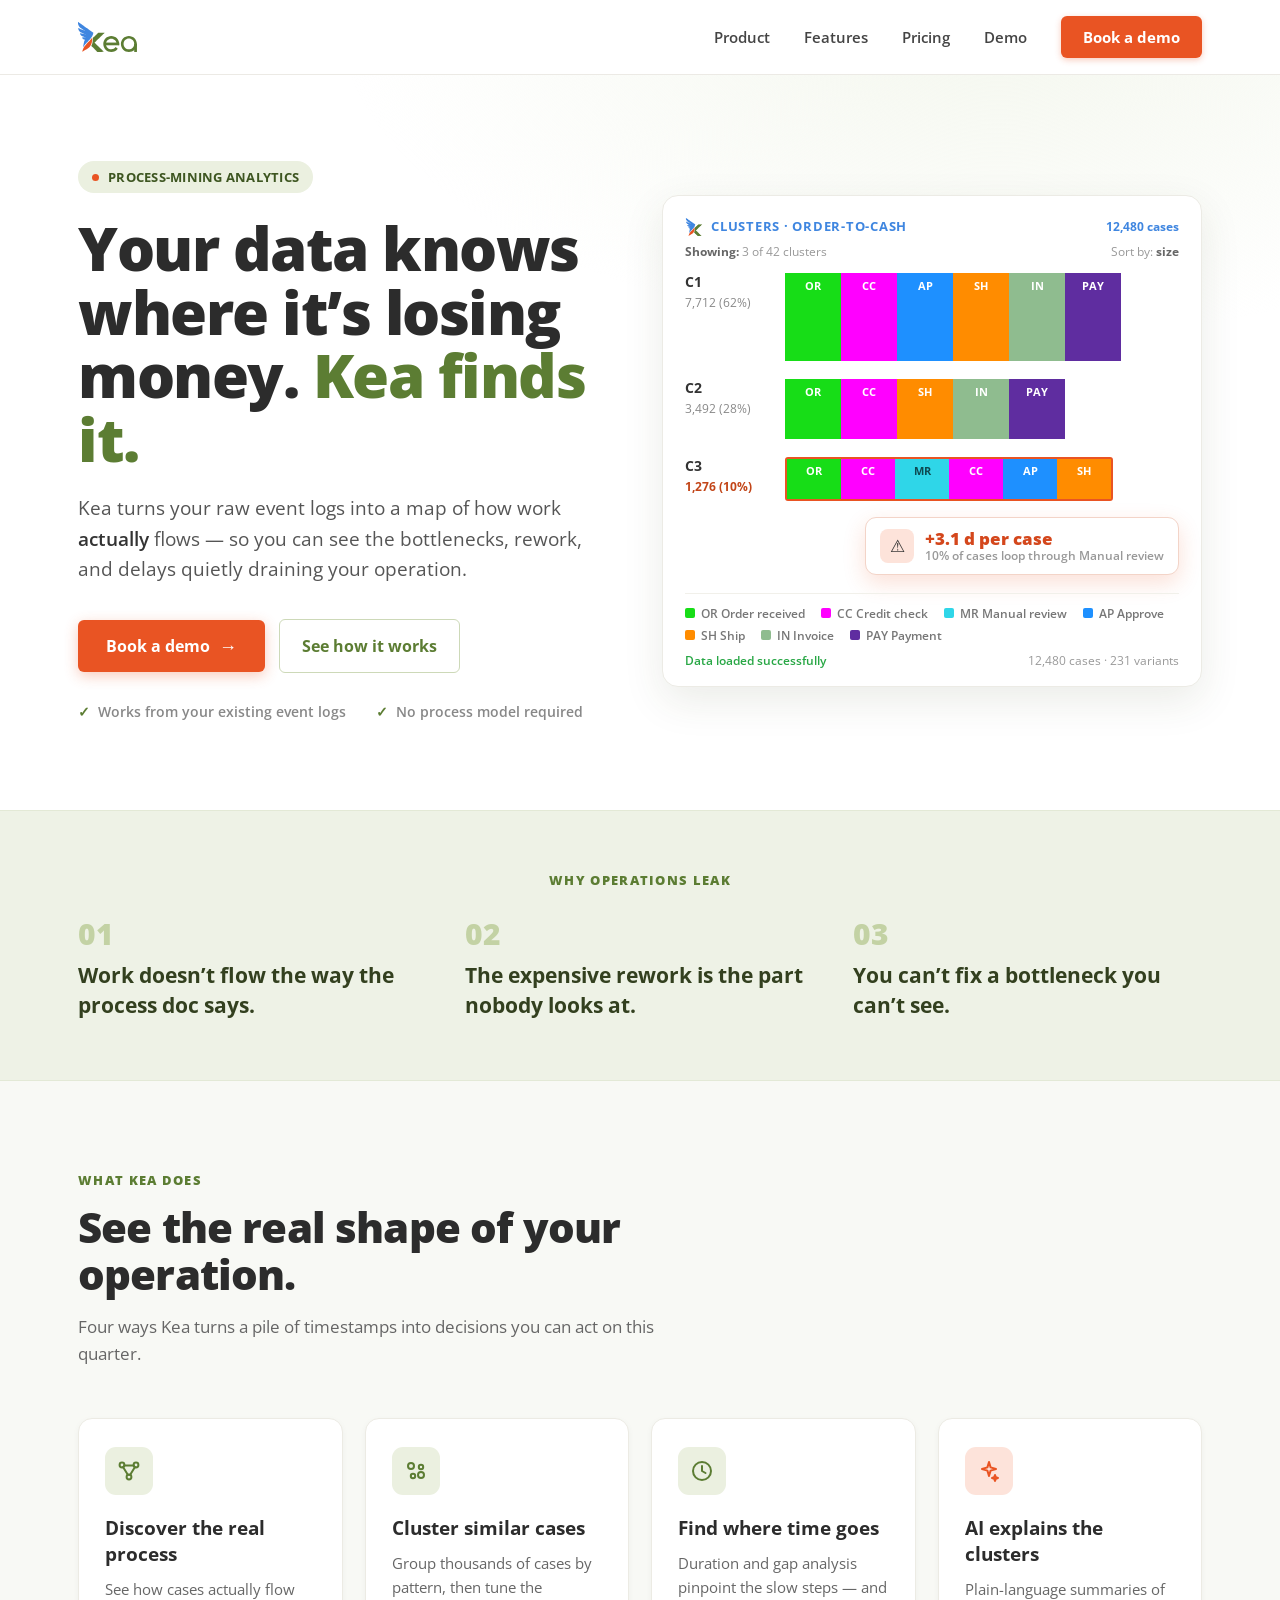
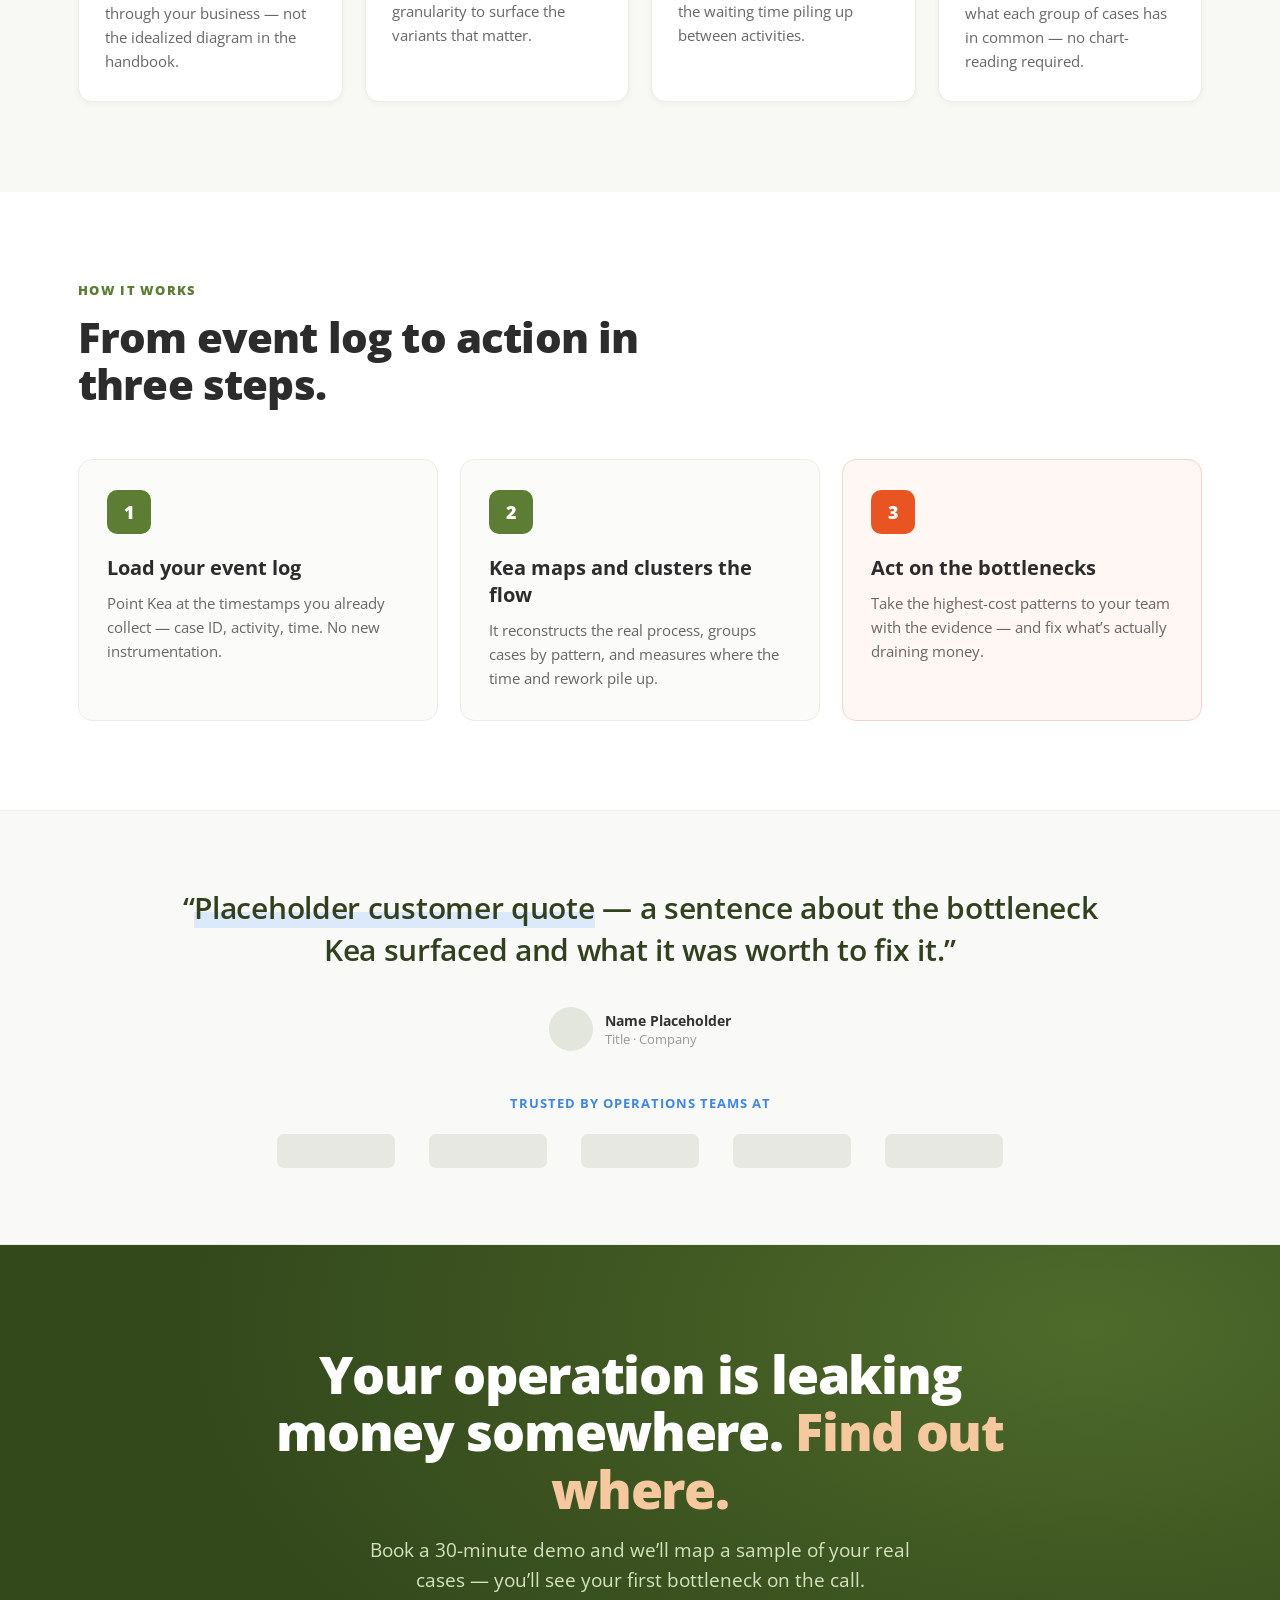
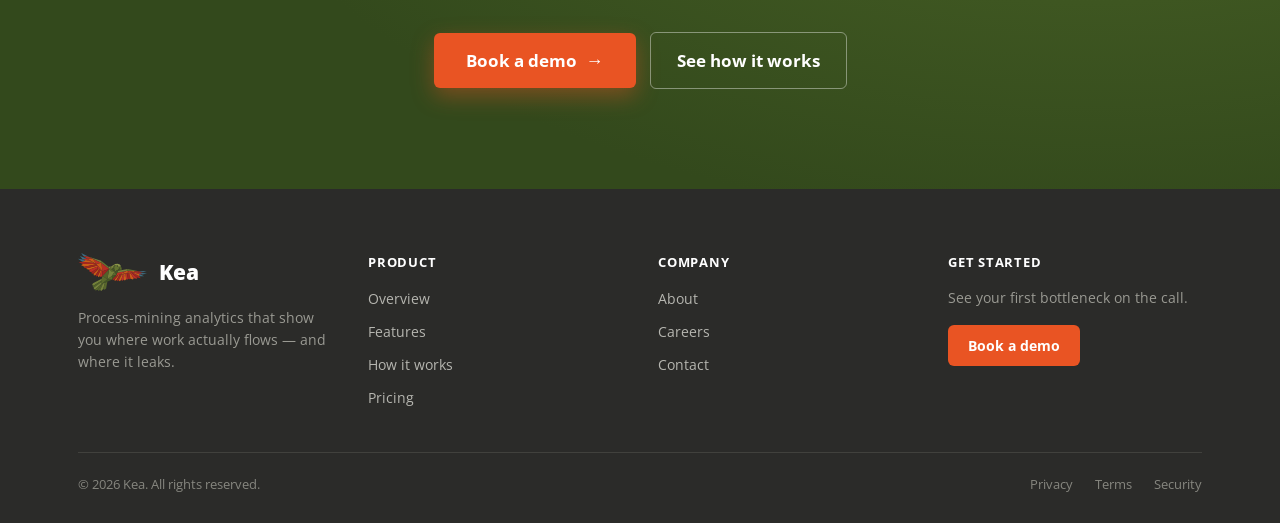
==== index.html @ f54f170f "Publish landing page (option 1) with custom domain" ====
<!DOCTYPE html>
<html lang="en">
<head>
<meta charset="utf-8">
<meta name="viewport" content="width=device-width, initial-scale=1">
<title>Kea — Process-mining analytics</title>
<meta name="description" content="Kea turns your raw event logs into a map of how work actually flows — so you can see the bottlenecks, rework, and delays quietly draining your operation.">
<link rel="preconnect" href="https://fonts.googleapis.com">
<link rel="preconnect" href="https://fonts.gstatic.com" crossorigin>
<link href="https://fonts.googleapis.com/css2?family=Open+Sans:ital,wght@0,400;0,500;0,600;0,700;0,800;1,400&display=swap" rel="stylesheet">
<link rel="icon" type="image/png" href="assets/kea_k_logo.png">
<style>
  /* ---- theme knobs (design props: accent=Balanced, corners=Rounded, motion=Lively) ---- */
  :root {
    --kea-cta-bg: #e95423;
    --kea-cta-bg-hover: #d4471c;
    --kea-cta-shadow: rgba(233,84,35,.3);
    --kea-pill-bg: #ebf0e0;
    --kea-pill-fg: #3e5621;
    --kea-radius: 6px;
    --kea-card-radius: 14px;
    --kea-play: running;
  }

  * { box-sizing: border-box; }
  html { scroll-behavior: smooth; }
  body { margin: 0; font-family: "Open Sans", sans-serif; color: #333; background: #ffffff; -webkit-font-smoothing: antialiased; }
  a { text-decoration: none; color: inherit; }
  img { max-width: 100%; }

  @keyframes keafloat { 0%,100% { transform: translateY(0); } 50% { transform: translateY(-7px); } }
  @keyframes keaband { from { transform: scaleX(0); } to { transform: scaleX(1); } }
  @keyframes keaflash { 0%,100% { box-shadow: 0 0 0 0 rgba(233,84,35,.4); } 50% { box-shadow: 0 0 0 9px rgba(233,84,35,0); } }

  /* ---- hover states ---- */
  .nav-link { transition: color .2s; }
  .nav-link:hover { color: #3f86e0; }

  .btn-cta { transition: background .2s, transform .2s; }
  .btn-cta:hover { background: var(--kea-cta-bg-hover); }
  .btn-cta-lift:hover { transform: translateY(-2px); }
  .btn-cta-nudge:hover { transform: translateY(-1px); }

  .btn-ghost { transition: background .2s, border-color .2s; }
  .btn-ghost:hover { background: #ebf0e0; border-color: #5c7d33; }

  .btn-ghost-light { transition: background .2s, border-color .2s; }
  .btn-ghost-light:hover { background: rgba(255,255,255,.1); border-color: #fff; }

  .feature-card { transition: transform .2s, box-shadow .2s; }
  .feature-card:hover { transform: translateY(-4px); box-shadow: 0 14px 30px rgba(58,70,30,.1); }

  .footer-link { transition: color .2s; }
  .footer-link:hover { color: #a4cd78; }
  .footer-legal-link { transition: color .2s; }
  .footer-legal-link:hover { color: #cfcfca; }

  /* ---- responsive nav (breakpoint 880px) ---- */
  .nav-desktop { display: flex; align-items: center; gap: 34px; }
  .nav-toggle { display: none; }
  .nav-mobile { display: none; border-top: 1px solid #eceae5; background: #fff; padding: 14px 28px 22px; flex-direction: column; gap: 4px; }
  #nav-check { display: none; }
  #nav-check:checked ~ .nav-mobile { display: flex; }

  @media (max-width: 879px) {
    .nav-desktop { display: none; }
    .nav-toggle {
      display: inline-flex; flex-direction: column; justify-content: center; align-items: center; gap: 5px;
      width: 44px; height: 44px; background: transparent; border: 1px solid #e3e1db; border-radius: 8px; cursor: pointer;
    }
    .nav-toggle span { display: block; width: 20px; height: 2px; background: #3e5621; border-radius: 2px; }
  }

  @media (prefers-reduced-motion: reduce) {
    :root { --kea-play: paused; }
    html { scroll-behavior: auto; }
    *, *::before, *::after { animation-duration: .001ms !important; animation-iteration-count: 1 !important; transition-duration: .001ms !important; }
  }
</style>
</head>
<body>

  <!-- ============ HEADER ============ -->
  <header style="position:sticky;top:0;z-index:50;background:rgba(255,255,255,.92);backdrop-filter:blur(8px);border-bottom:1px solid #eceae5;">
    <input type="checkbox" id="nav-check">
    <div style="max-width:1180px;margin:0 auto;padding:0 28px;height:74px;display:flex;align-items:center;justify-content:space-between;gap:20px;">
      <a href="#top" style="display:flex;align-items:center;flex-shrink:0;">
        <img src="assets/kea_word_logo.svg" alt="Kea" style="height:30px;width:auto;display:block;">
      </a>

      <nav class="nav-desktop">
        <a class="nav-link" href="#product" style="font-size:15px;font-weight:600;color:#444;">Product</a>
        <a class="nav-link" href="#features" style="font-size:15px;font-weight:600;color:#444;">Features</a>
        <a class="nav-link" href="#how" style="font-size:15px;font-weight:600;color:#444;">Pricing</a>
        <a class="nav-link" href="#demo" style="font-size:15px;font-weight:600;color:#444;">Demo</a>
        <a class="btn-cta btn-cta-nudge" href="#demo" style="display:inline-flex;align-items:center;background:var(--kea-cta-bg);color:#fff;font-size:15px;font-weight:700;padding:11px 22px;border-radius:var(--kea-radius);box-shadow:0 2px 6px var(--kea-cta-shadow);">Book a demo</a>
      </nav>

      <label class="nav-toggle" for="nav-check" aria-label="Menu">
        <span></span><span></span><span></span>
      </label>
    </div>

    <div class="nav-mobile">
      <a href="#product" style="font-size:16px;font-weight:600;color:#333;padding:12px 4px;border-bottom:1px solid #f3f1ec;">Product</a>
      <a href="#features" style="font-size:16px;font-weight:600;color:#333;padding:12px 4px;border-bottom:1px solid #f3f1ec;">Features</a>
      <a href="#how" style="font-size:16px;font-weight:600;color:#333;padding:12px 4px;border-bottom:1px solid #f3f1ec;">Pricing</a>
      <a href="#demo" style="font-size:16px;font-weight:600;color:#333;padding:12px 4px;">Demo</a>
      <a href="#demo" style="margin-top:10px;text-align:center;background:var(--kea-cta-bg);color:#fff;font-size:16px;font-weight:700;padding:14px 22px;border-radius:var(--kea-radius);">Book a demo</a>
    </div>
  </header>

  <!-- ============ HERO ============ -->
  <section id="top" style="scroll-margin-top:80px;background:radial-gradient(1100px 540px at 78% -8%, #f4f7ee 0%, rgba(244,247,238,0) 60%), #ffffff;">
    <div id="product" style="scroll-margin-top:80px;max-width:1180px;margin:0 auto;padding:clamp(48px,7vw,86px) 28px clamp(54px,7vw,90px);display:flex;flex-wrap:wrap;align-items:center;gap:clamp(36px,5vw,64px);">

      <div style="flex:1 1 420px;min-width:300px;">
        <div style="display:inline-flex;align-items:center;gap:9px;background:var(--kea-pill-bg);color:var(--kea-pill-fg);font-size:13px;font-weight:700;letter-spacing:.02em;padding:7px 14px;border-radius:999px;margin-bottom:24px;">
          <span style="width:7px;height:7px;border-radius:50%;background:#e95423;display:inline-block;"></span>
          PROCESS-MINING ANALYTICS
        </div>
        <h1 style="margin:0 0 22px;font-size:clamp(34px,5.2vw,60px);line-height:1.06;letter-spacing:-0.025em;font-weight:800;color:#2c2c2c;">
          Your data knows where it’s losing money. <span style="color:#5c7d33;">Kea finds it.</span>
        </h1>
        <p style="margin:0 0 34px;font-size:clamp(16px,1.5vw,19px);line-height:1.6;color:#555;max-width:520px;">
          Kea turns your raw event logs into a map of how work <em style="font-style:normal;color:#333;font-weight:600;">actually</em> flows — so you can see the bottlenecks, rework, and delays quietly draining your operation.
        </p>
        <div style="display:flex;flex-wrap:wrap;gap:14px;align-items:center;">
          <a class="btn-cta btn-cta-lift" href="#demo" style="display:inline-flex;align-items:center;gap:9px;background:var(--kea-cta-bg);color:#fff;font-size:16px;font-weight:700;padding:15px 28px;border-radius:var(--kea-radius);box-shadow:0 4px 14px var(--kea-cta-shadow);">
            Book a demo
            <span style="font-size:18px;line-height:1;">→</span>
          </a>
          <a class="btn-ghost" href="#features" style="display:inline-flex;align-items:center;gap:8px;color:#5c7d33;font-size:16px;font-weight:700;padding:15px 22px;border-radius:var(--kea-radius);border:1.5px solid #cdd9b8;">
            See how it works
          </a>
        </div>
        <div style="margin-top:30px;display:flex;flex-wrap:wrap;gap:22px 30px;font-size:13.5px;color:#888;font-weight:600;">
          <span style="display:flex;align-items:center;gap:8px;"><span style="color:#5c7d33;">✓</span> Works from your existing event logs</span>
          <span style="display:flex;align-items:center;gap:8px;"><span style="color:#5c7d33;">✓</span> No process model required</span>
        </div>
      </div>

      <!-- Hero process-flow visual -->
      <div style="flex:1 1 440px;min-width:320px;position:relative;">
        <div style="position:relative;background:#fff;border:1px solid #ecebe5;border-radius:16px;box-shadow:0 14px 40px rgba(58,70,30,.10);padding:22px 22px 18px;">
          <div style="display:flex;align-items:center;justify-content:space-between;margin-bottom:8px;">
            <span style="display:flex;align-items:center;gap:8px;font-size:12.5px;font-weight:700;color:#3f86e0;letter-spacing:.06em;"><img src="assets/kea_k_logo.png" alt="Kea" style="height:18px;width:auto;display:block;">CLUSTERS · ORDER-TO-CASH</span>
            <span style="font-size:12px;font-weight:700;color:#3f86e0;">12,480 cases</span>
          </div>
          <div style="display:flex;align-items:center;justify-content:space-between;margin:2px 0 14px;font-size:11.5px;color:#999;">
            <span><strong style="color:#666;">Showing:</strong> 3 of 42 clusters</span>
            <span>Sort by: <strong style="color:#666;">size</strong></span>
          </div>

          <!-- cluster bands (recreated from the real Clusters panel) -->
          <div role="img" aria-label="Cluster view: three groups of cases drawn as colored activity bands; the smallest cluster is selected, showing a rework loop through Manual review" style="display:flex;flex-direction:column;gap:18px;">
            <div style="display:flex;align-items:flex-start;gap:14px;">
              <span style="flex:0 0 86px;line-height:1.3;"><strong style="display:block;font-size:14px;color:#333;">C1</strong><span style="font-size:11.5px;color:#888;">7,712 (62%)</span></span>
              <span style="display:flex;">
                <span style="width:56px;height:88px;background:#17dd17;transform-origin:left;animation:keaband .5s ease-out both;text-align:center;padding-top:5px;font-size:11px;font-weight:700;color:#fff;">OR</span>
                <span style="width:56px;height:88px;background:#ff00ff;transform-origin:left;animation:keaband .5s .07s ease-out both;text-align:center;padding-top:5px;font-size:11px;font-weight:700;color:#fff;">CC</span>
                <span style="width:56px;height:88px;background:#1e90ff;transform-origin:left;animation:keaband .5s .14s ease-out both;text-align:center;padding-top:5px;font-size:11px;font-weight:700;color:#fff;">AP</span>
                <span style="width:56px;height:88px;background:#ff8c00;transform-origin:left;animation:keaband .5s .21s ease-out both;text-align:center;padding-top:5px;font-size:11px;font-weight:700;color:#fff;">SH</span>
                <span style="width:56px;height:88px;background:#8fbc8f;transform-origin:left;animation:keaband .5s .28s ease-out both;text-align:center;padding-top:5px;font-size:11px;font-weight:700;color:#fff;">IN</span>
                <span style="width:56px;height:88px;background:#5f2da0;transform-origin:left;animation:keaband .5s .35s ease-out both;text-align:center;padding-top:5px;font-size:11px;font-weight:700;color:#fff;">PAY</span>
              </span>
            </div>
            <div style="display:flex;align-items:flex-start;gap:14px;">
              <span style="flex:0 0 86px;line-height:1.3;"><strong style="display:block;font-size:14px;color:#333;">C2</strong><span style="font-size:11.5px;color:#888;">3,492 (28%)</span></span>
              <span style="display:flex;">
                <span style="width:56px;height:60px;background:#17dd17;transform-origin:left;animation:keaband .5s .1s ease-out both;text-align:center;padding-top:5px;font-size:11px;font-weight:700;color:#fff;">OR</span>
                <span style="width:56px;height:60px;background:#ff00ff;transform-origin:left;animation:keaband .5s .17s ease-out both;text-align:center;padding-top:5px;font-size:11px;font-weight:700;color:#fff;">CC</span>
                <span style="width:56px;height:60px;background:#ff8c00;transform-origin:left;animation:keaband .5s .24s ease-out both;text-align:center;padding-top:5px;font-size:11px;font-weight:700;color:#fff;">SH</span>
                <span style="width:56px;height:60px;background:#8fbc8f;transform-origin:left;animation:keaband .5s .31s ease-out both;text-align:center;padding-top:5px;font-size:11px;font-weight:700;color:#fff;">IN</span>
                <span style="width:56px;height:60px;background:#5f2da0;transform-origin:left;animation:keaband .5s .38s ease-out both;text-align:center;padding-top:5px;font-size:11px;font-weight:700;color:#fff;">PAY</span>
              </span>
            </div>
            <div style="display:flex;align-items:flex-start;gap:14px;">
              <span style="flex:0 0 86px;line-height:1.3;"><strong style="display:block;font-size:14px;color:#333;">C3</strong><span style="font-size:11.5px;color:#c24518;font-weight:700;">1,276 (10%)</span></span>
              <span style="display:flex;border:2px solid #e95423;border-radius:3px;animation:keaflash 2.2s ease-in-out infinite;animation-play-state:var(--kea-play);">
                <span style="width:54px;height:40px;background:#17dd17;transform-origin:left;animation:keaband .5s .15s ease-out both;text-align:center;padding-top:4px;font-size:11px;font-weight:700;color:#fff;">OR</span>
                <span style="width:54px;height:40px;background:#ff00ff;transform-origin:left;animation:keaband .5s .22s ease-out both;text-align:center;padding-top:4px;font-size:11px;font-weight:700;color:#fff;">CC</span>
                <span style="width:54px;height:40px;background:#2fd6e8;transform-origin:left;animation:keaband .5s .29s ease-out both;text-align:center;padding-top:4px;font-size:11px;font-weight:700;color:#0e4a52;">MR</span>
                <span style="width:54px;height:40px;background:#ff00ff;transform-origin:left;animation:keaband .5s .36s ease-out both;text-align:center;padding-top:4px;font-size:11px;font-weight:700;color:#fff;">CC</span>
                <span style="width:54px;height:40px;background:#1e90ff;transform-origin:left;animation:keaband .5s .43s ease-out both;text-align:center;padding-top:4px;font-size:11px;font-weight:700;color:#fff;">AP</span>
                <span style="width:54px;height:40px;background:#ff8c00;transform-origin:left;animation:keaband .5s .5s ease-out both;text-align:center;padding-top:4px;font-size:11px;font-weight:700;color:#fff;">SH</span>
              </span>
            </div>
          </div>

          <!-- floating metric badge -->
          <div style="margin:16px 0 0 auto;width:fit-content;background:#fff;border:1px solid #f3d4c8;border-radius:11px;box-shadow:0 8px 22px rgba(233,84,35,.18);padding:11px 14px;display:flex;align-items:center;gap:11px;animation:keafloat 4s ease-in-out infinite;animation-play-state:var(--kea-play);">
            <span style="width:34px;height:34px;border-radius:8px;background:#fde3da;display:flex;align-items:center;justify-content:center;font-size:17px;">⚠</span>
            <div style="line-height:1.2;">
              <div style="font-size:17px;font-weight:800;color:#d4471c;">+3.1 d per case</div>
              <div style="font-size:11.5px;font-weight:600;color:#999;">10% of cases loop through Manual review</div>
            </div>
          </div>

          <!-- activity legend -->
          <div style="margin-top:18px;display:flex;flex-wrap:wrap;gap:7px 16px;border-top:1px solid #f1f0ea;padding-top:12px;font-size:11.5px;font-weight:600;color:#777;">
            <span style="display:flex;align-items:center;gap:6px;"><span style="width:10px;height:10px;border-radius:2px;background:#17dd17;"></span>OR Order received</span>
            <span style="display:flex;align-items:center;gap:6px;"><span style="width:10px;height:10px;border-radius:2px;background:#ff00ff;"></span>CC Credit check</span>
            <span style="display:flex;align-items:center;gap:6px;"><span style="width:10px;height:10px;border-radius:2px;background:#2fd6e8;"></span>MR Manual review</span>
            <span style="display:flex;align-items:center;gap:6px;"><span style="width:10px;height:10px;border-radius:2px;background:#1e90ff;"></span>AP Approve</span>
            <span style="display:flex;align-items:center;gap:6px;"><span style="width:10px;height:10px;border-radius:2px;background:#ff8c00;"></span>SH Ship</span>
            <span style="display:flex;align-items:center;gap:6px;"><span style="width:10px;height:10px;border-radius:2px;background:#8fbc8f;"></span>IN Invoice</span>
            <span style="display:flex;align-items:center;gap:6px;"><span style="width:10px;height:10px;border-radius:2px;background:#5f2da0;"></span>PAY Payment</span>
          </div>
          <div style="margin-top:10px;display:flex;align-items:center;justify-content:space-between;font-size:11.5px;">
            <span style="color:#28a745;font-weight:600;">Data loaded successfully</span>
            <span style="color:#999;">12,480 cases · 231 variants</span>
          </div>
        </div>
      </div>

    </div>
  </section>

  <!-- ============ PROBLEM STRIP ============ -->
  <section style="background:#eef2e6;border-top:1px solid #e3e9d6;border-bottom:1px solid #e3e9d6;">
    <div style="max-width:1180px;margin:0 auto;padding:clamp(40px,5vw,60px) 28px;">
      <p style="margin:0 0 30px;font-size:13px;font-weight:800;letter-spacing:.1em;color:#5c7d33;text-align:center;">WHY OPERATIONS LEAK</p>
      <div style="display:grid;grid-template-columns:repeat(auto-fit,minmax(248px,1fr));gap:clamp(24px,3vw,44px);">
        <div style="display:flex;flex-direction:column;gap:12px;">
          <span style="font-size:30px;font-weight:800;color:#c3d2a4;line-height:1;">01</span>
          <p style="margin:0;font-size:clamp(18px,1.8vw,21px);font-weight:700;line-height:1.4;color:#33401f;">Work doesn’t flow the way the process doc says.</p>
        </div>
        <div style="display:flex;flex-direction:column;gap:12px;">
          <span style="font-size:30px;font-weight:800;color:#c3d2a4;line-height:1;">02</span>
          <p style="margin:0;font-size:clamp(18px,1.8vw,21px);font-weight:700;line-height:1.4;color:#33401f;">The expensive rework is the part nobody looks at.</p>
        </div>
        <div style="display:flex;flex-direction:column;gap:12px;">
          <span style="font-size:30px;font-weight:800;color:#c3d2a4;line-height:1;">03</span>
          <p style="margin:0;font-size:clamp(18px,1.8vw,21px);font-weight:700;line-height:1.4;color:#33401f;">You can’t fix a bottleneck you can’t see.</p>
        </div>
      </div>
    </div>
  </section>

  <!-- ============ FEATURES ============ -->
  <section id="features" style="scroll-margin-top:80px;background:#f8f9f5;">
    <div style="max-width:1180px;margin:0 auto;padding:clamp(56px,7vw,90px) 28px;">
      <div style="max-width:620px;margin-bottom:clamp(34px,4vw,52px);">
        <p style="margin:0 0 14px;font-size:13px;font-weight:800;letter-spacing:.1em;color:#5c7d33;">WHAT KEA DOES</p>
        <h2 style="margin:0 0 16px;font-size:clamp(28px,3.6vw,42px);line-height:1.12;letter-spacing:-0.02em;font-weight:800;color:#2c2c2c;">See the real shape of your operation.</h2>
        <p style="margin:0;font-size:17px;line-height:1.6;color:#666;">Four ways Kea turns a pile of timestamps into decisions you can act on this quarter.</p>
      </div>

      <div style="display:grid;grid-template-columns:repeat(auto-fit,minmax(244px,1fr));gap:22px;">
        <!-- card 1 -->
        <div class="feature-card" style="background:#fff;border:1px solid #ecebe4;border-radius:var(--kea-card-radius);padding:28px 26px;box-shadow:0 2px 6px rgba(0,0,0,.04);">
          <div style="width:48px;height:48px;border-radius:11px;background:#ebf0e0;display:flex;align-items:center;justify-content:center;margin-bottom:20px;">
            <svg width="24" height="24" viewBox="0 0 24 24" fill="none" stroke="#5c7d33" stroke-width="2" stroke-linecap="round" stroke-linejoin="round"><circle cx="5" cy="6" r="2.4"></circle><circle cx="19" cy="6" r="2.4"></circle><circle cx="12" cy="18" r="2.4"></circle><path d="M7.2 6.6 L16.8 6.6 M6 8 L11 16 M18 8 L13 16"></path></svg>
          </div>
          <h3 style="margin:0 0 10px;font-size:19px;font-weight:700;color:#2c2c2c;">Discover the real process</h3>
          <p style="margin:0;font-size:15px;line-height:1.6;color:#666;">See how cases actually flow through your business — not the idealized diagram in the handbook.</p>
        </div>
        <!-- card 2 -->
        <div class="feature-card" style="background:#fff;border:1px solid #ecebe4;border-radius:var(--kea-card-radius);padding:28px 26px;box-shadow:0 2px 6px rgba(0,0,0,.04);">
          <div style="width:48px;height:48px;border-radius:11px;background:#ebf0e0;display:flex;align-items:center;justify-content:center;margin-bottom:20px;">
            <svg width="24" height="24" viewBox="0 0 24 24" fill="none" stroke="#5c7d33" stroke-width="2" stroke-linecap="round" stroke-linejoin="round"><circle cx="7" cy="7" r="3"></circle><circle cx="17" cy="8" r="2.2"></circle><circle cx="9" cy="17" r="2.2"></circle><circle cx="17" cy="16" r="3"></circle></svg>
          </div>
          <h3 style="margin:0 0 10px;font-size:19px;font-weight:700;color:#2c2c2c;">Cluster similar cases</h3>
          <p style="margin:0;font-size:15px;line-height:1.6;color:#666;">Group thousands of cases by pattern, then tune the granularity to surface the variants that matter.</p>
        </div>
        <!-- card 3 -->
        <div class="feature-card" style="background:#fff;border:1px solid #ecebe4;border-radius:var(--kea-card-radius);padding:28px 26px;box-shadow:0 2px 6px rgba(0,0,0,.04);">
          <div style="width:48px;height:48px;border-radius:11px;background:#ebf0e0;display:flex;align-items:center;justify-content:center;margin-bottom:20px;">
            <svg width="24" height="24" viewBox="0 0 24 24" fill="none" stroke="#5c7d33" stroke-width="2" stroke-linecap="round" stroke-linejoin="round"><circle cx="12" cy="12" r="9"></circle><path d="M12 7 L12 12 L15.5 14"></path></svg>
          </div>
          <h3 style="margin:0 0 10px;font-size:19px;font-weight:700;color:#2c2c2c;">Find where time goes</h3>
          <p style="margin:0;font-size:15px;line-height:1.6;color:#666;">Duration and gap analysis pinpoint the slow steps — and the waiting time piling up between activities.</p>
        </div>
        <!-- card 4 -->
        <div class="feature-card" style="background:#fff;border:1px solid #ecebe4;border-radius:var(--kea-card-radius);padding:28px 26px;box-shadow:0 2px 6px rgba(0,0,0,.04);">
          <div style="width:48px;height:48px;border-radius:11px;background:#fde3da;display:flex;align-items:center;justify-content:center;margin-bottom:20px;">
            <svg width="24" height="24" viewBox="0 0 24 24" fill="none" stroke="#e95423" stroke-width="2" stroke-linecap="round" stroke-linejoin="round"><path d="M12 3 L13.6 8.4 L19 10 L13.6 11.6 L12 17 L10.4 11.6 L5 10 L10.4 8.4 Z"></path><path d="M18 16 L18.8 18.2 L21 19 L18.8 19.8 L18 22 L17.2 19.8 L15 19 L17.2 18.2 Z"></path></svg>
          </div>
          <h3 style="margin:0 0 10px;font-size:19px;font-weight:700;color:#2c2c2c;">AI explains the clusters</h3>
          <p style="margin:0;font-size:15px;line-height:1.6;color:#666;">Plain-language summaries of what each group of cases has in common — no chart-reading required.</p>
        </div>
      </div>
    </div>
  </section>

  <!-- ============ HOW IT WORKS ============ -->
  <section id="how" style="scroll-margin-top:80px;background:#fff;">
    <div style="max-width:1180px;margin:0 auto;padding:clamp(56px,7vw,90px) 28px;">
      <div style="max-width:620px;margin-bottom:clamp(34px,4vw,52px);">
        <p style="margin:0 0 14px;font-size:13px;font-weight:800;letter-spacing:.1em;color:#5c7d33;">HOW IT WORKS</p>
        <h2 style="margin:0;font-size:clamp(28px,3.6vw,42px);line-height:1.12;letter-spacing:-0.02em;font-weight:800;color:#2c2c2c;">From event log to action in three steps.</h2>
      </div>

      <div style="display:grid;grid-template-columns:repeat(auto-fit,minmax(260px,1fr));gap:22px;">
        <div style="position:relative;border:1px solid #ecebe4;border-radius:var(--kea-card-radius);padding:30px 28px;background:#fbfcf9;">
          <span style="display:inline-flex;align-items:center;justify-content:center;width:44px;height:44px;border-radius:10px;background:#5c7d33;color:#fff;font-size:18px;font-weight:800;margin-bottom:20px;">1</span>
          <h3 style="margin:0 0 10px;font-size:20px;font-weight:700;color:#2c2c2c;">Load your event log</h3>
          <p style="margin:0;font-size:15px;line-height:1.6;color:#666;">Point Kea at the timestamps you already collect — case ID, activity, time. No new instrumentation.</p>
        </div>
        <div style="position:relative;border:1px solid #ecebe4;border-radius:var(--kea-card-radius);padding:30px 28px;background:#fbfcf9;">
          <span style="display:inline-flex;align-items:center;justify-content:center;width:44px;height:44px;border-radius:10px;background:#5c7d33;color:#fff;font-size:18px;font-weight:800;margin-bottom:20px;">2</span>
          <h3 style="margin:0 0 10px;font-size:20px;font-weight:700;color:#2c2c2c;">Kea maps and clusters the flow</h3>
          <p style="margin:0;font-size:15px;line-height:1.6;color:#666;">It reconstructs the real process, groups cases by pattern, and measures where the time and rework pile up.</p>
        </div>
        <div style="position:relative;border:1px solid #f3d4c8;border-radius:var(--kea-card-radius);padding:30px 28px;background:#fff7f3;">
          <span style="display:inline-flex;align-items:center;justify-content:center;width:44px;height:44px;border-radius:10px;background:#e95423;color:#fff;font-size:18px;font-weight:800;margin-bottom:20px;">3</span>
          <h3 style="margin:0 0 10px;font-size:20px;font-weight:700;color:#2c2c2c;">Act on the bottlenecks</h3>
          <p style="margin:0;font-size:15px;line-height:1.6;color:#666;">Take the highest-cost patterns to your team with the evidence — and fix what’s actually draining money.</p>
        </div>
      </div>
    </div>
  </section>

  <!-- ============ SOCIAL PROOF ============ -->
  <!-- PLACEHOLDER: customer quote, avatar, and logo strip — replace before publishing -->
  <section id="proof" style="scroll-margin-top:80px;background:#f9f9f7;border-top:1px solid #eeede7;border-bottom:1px solid #eeede7;">
    <div style="max-width:980px;margin:0 auto;padding:clamp(48px,6vw,76px) 28px;text-align:center;">
      <blockquote style="margin:0 0 36px;font-size:clamp(20px,2.6vw,30px);line-height:1.4;font-weight:600;letter-spacing:-0.01em;color:#33401f;">
        “<span style="background:linear-gradient(transparent 62%, #dbe9fb 62%);">Placeholder customer quote</span> — a sentence about the bottleneck Kea surfaced and what it was worth to fix it.”
      </blockquote>
      <div style="display:flex;align-items:center;justify-content:center;gap:12px;margin-bottom:44px;">
        <div style="width:44px;height:44px;border-radius:50%;background:#e3e6dd;"></div>
        <div style="text-align:left;">
          <div style="font-size:14px;font-weight:700;color:#333;">Name Placeholder</div>
          <div style="font-size:13px;color:#999;">Title · Company</div>
        </div>
      </div>
      <p style="margin:0 0 22px;font-size:12.5px;font-weight:700;letter-spacing:.08em;color:#3f86e0;">TRUSTED BY OPERATIONS TEAMS AT</p>
      <div style="display:flex;flex-wrap:wrap;align-items:center;justify-content:center;gap:18px 34px;">
        <div style="width:118px;height:34px;border-radius:7px;background:#e7e8e1;"></div>
        <div style="width:118px;height:34px;border-radius:7px;background:#e7e8e1;"></div>
        <div style="width:118px;height:34px;border-radius:7px;background:#e7e8e1;"></div>
        <div style="width:118px;height:34px;border-radius:7px;background:#e7e8e1;"></div>
        <div style="width:118px;height:34px;border-radius:7px;background:#e7e8e1;"></div>
      </div>
    </div>
  </section>

  <!-- ============ CLOSING CTA ============ -->
  <section id="demo" style="scroll-margin-top:80px;background:radial-gradient(900px 500px at 85% 15%, #4e6b2b 0%, #3e5621 55%, #33491c 100%);">
    <div style="max-width:1180px;margin:0 auto;padding:clamp(56px,8vw,100px) 28px;text-align:center;">
      <h2 style="margin:0 auto 18px;max-width:760px;font-size:clamp(30px,4.4vw,52px);line-height:1.1;letter-spacing:-0.025em;font-weight:800;color:#fff;">
        Your operation is leaking money somewhere. <span style="color:#f6c89f;">Find out where.</span>
      </h2>
      <p style="margin:0 auto 36px;max-width:540px;font-size:clamp(16px,1.6vw,19px);line-height:1.6;color:#d6e3c1;">
        Book a 30-minute demo and we’ll map a sample of your real cases — you’ll see your first bottleneck on the call.
      </p>
      <div style="display:flex;flex-wrap:wrap;gap:14px;align-items:center;justify-content:center;">
        <a class="btn-cta btn-cta-lift" href="#demo" style="display:inline-flex;align-items:center;gap:9px;background:#e95423;color:#fff;font-size:17px;font-weight:700;padding:16px 32px;border-radius:var(--kea-radius);box-shadow:0 8px 22px rgba(233,84,35,.4);">Book a demo <span style="font-size:18px;line-height:1;">→</span></a>
        <a class="btn-ghost-light" href="#features" style="display:inline-flex;align-items:center;color:#fff;font-size:17px;font-weight:700;padding:16px 26px;border-radius:var(--kea-radius);border:1.5px solid rgba(255,255,255,.4);">See how it works</a>
      </div>
    </div>
  </section>

  <!-- ============ FOOTER ============ -->
  <footer style="background:#2b2b29;color:#cfcfca;">
    <div style="max-width:1180px;margin:0 auto;padding:clamp(44px,5vw,64px) 28px 30px;">
      <div style="display:grid;grid-template-columns:repeat(auto-fit,minmax(200px,1fr));gap:36px;margin-bottom:44px;">
        <div style="max-width:300px;">
          <div style="display:flex;align-items:center;gap:12px;margin-bottom:16px;">
            <img src="assets/kea_parrot.svg" alt="" style="height:38px;width:auto;display:block;">
            <span style="font-size:21px;font-weight:800;color:#fff;letter-spacing:-0.01em;">Kea</span>
          </div>
          <p style="margin:0;font-size:14px;line-height:1.6;color:#9a9a93;">Process-mining analytics that show you where work actually flows — and where it leaks.</p>
        </div>
        <div>
          <h4 style="margin:0 0 16px;font-size:13px;font-weight:700;letter-spacing:.06em;color:#fff;">PRODUCT</h4>
          <ul style="margin:0;padding:0;list-style:none;display:flex;flex-direction:column;gap:11px;">
            <li><a class="footer-link" href="#product" style="font-size:14px;color:#b6b6b0;">Overview</a></li>
            <li><a class="footer-link" href="#features" style="font-size:14px;color:#b6b6b0;">Features</a></li>
            <li><a class="footer-link" href="#how" style="font-size:14px;color:#b6b6b0;">How it works</a></li>
            <!-- PLACEHOLDER: Pricing has no page yet — points at #how -->
            <li><a class="footer-link" href="#how" style="font-size:14px;color:#b6b6b0;">Pricing</a></li>
          </ul>
        </div>
        <div>
          <h4 style="margin:0 0 16px;font-size:13px;font-weight:700;letter-spacing:.06em;color:#fff;">COMPANY</h4>
          <ul style="margin:0;padding:0;list-style:none;display:flex;flex-direction:column;gap:11px;">
            <li><a class="footer-link" href="#" style="font-size:14px;color:#b6b6b0;">About</a></li>
            <li><a class="footer-link" href="#" style="font-size:14px;color:#b6b6b0;">Careers</a></li>
            <li><a class="footer-link" href="#" style="font-size:14px;color:#b6b6b0;">Contact</a></li>
          </ul>
        </div>
        <div>
          <h4 style="margin:0 0 16px;font-size:13px;font-weight:700;letter-spacing:.06em;color:#fff;">GET STARTED</h4>
          <p style="margin:0 0 16px;font-size:14px;line-height:1.6;color:#9a9a93;">See your first bottleneck on the call.</p>
          <a class="btn-cta" href="#demo" style="display:inline-flex;align-items:center;background:var(--kea-cta-bg);color:#fff;font-size:14px;font-weight:700;padding:11px 20px;border-radius:var(--kea-radius);">Book a demo</a>
        </div>
      </div>
      <div style="border-top:1px solid #41413d;padding-top:22px;display:flex;flex-wrap:wrap;gap:12px;align-items:center;justify-content:space-between;">
        <span style="font-size:13px;color:#86867f;">© 2026 Kea. All rights reserved.</span>
        <div style="display:flex;gap:22px;">
          <a class="footer-legal-link" href="#" style="font-size:13px;color:#86867f;">Privacy</a>
          <a class="footer-legal-link" href="#" style="font-size:13px;color:#86867f;">Terms</a>
          <a class="footer-legal-link" href="#" style="font-size:13px;color:#86867f;">Security</a>
        </div>
      </div>
    </div>
  </footer>

</body>
</html>
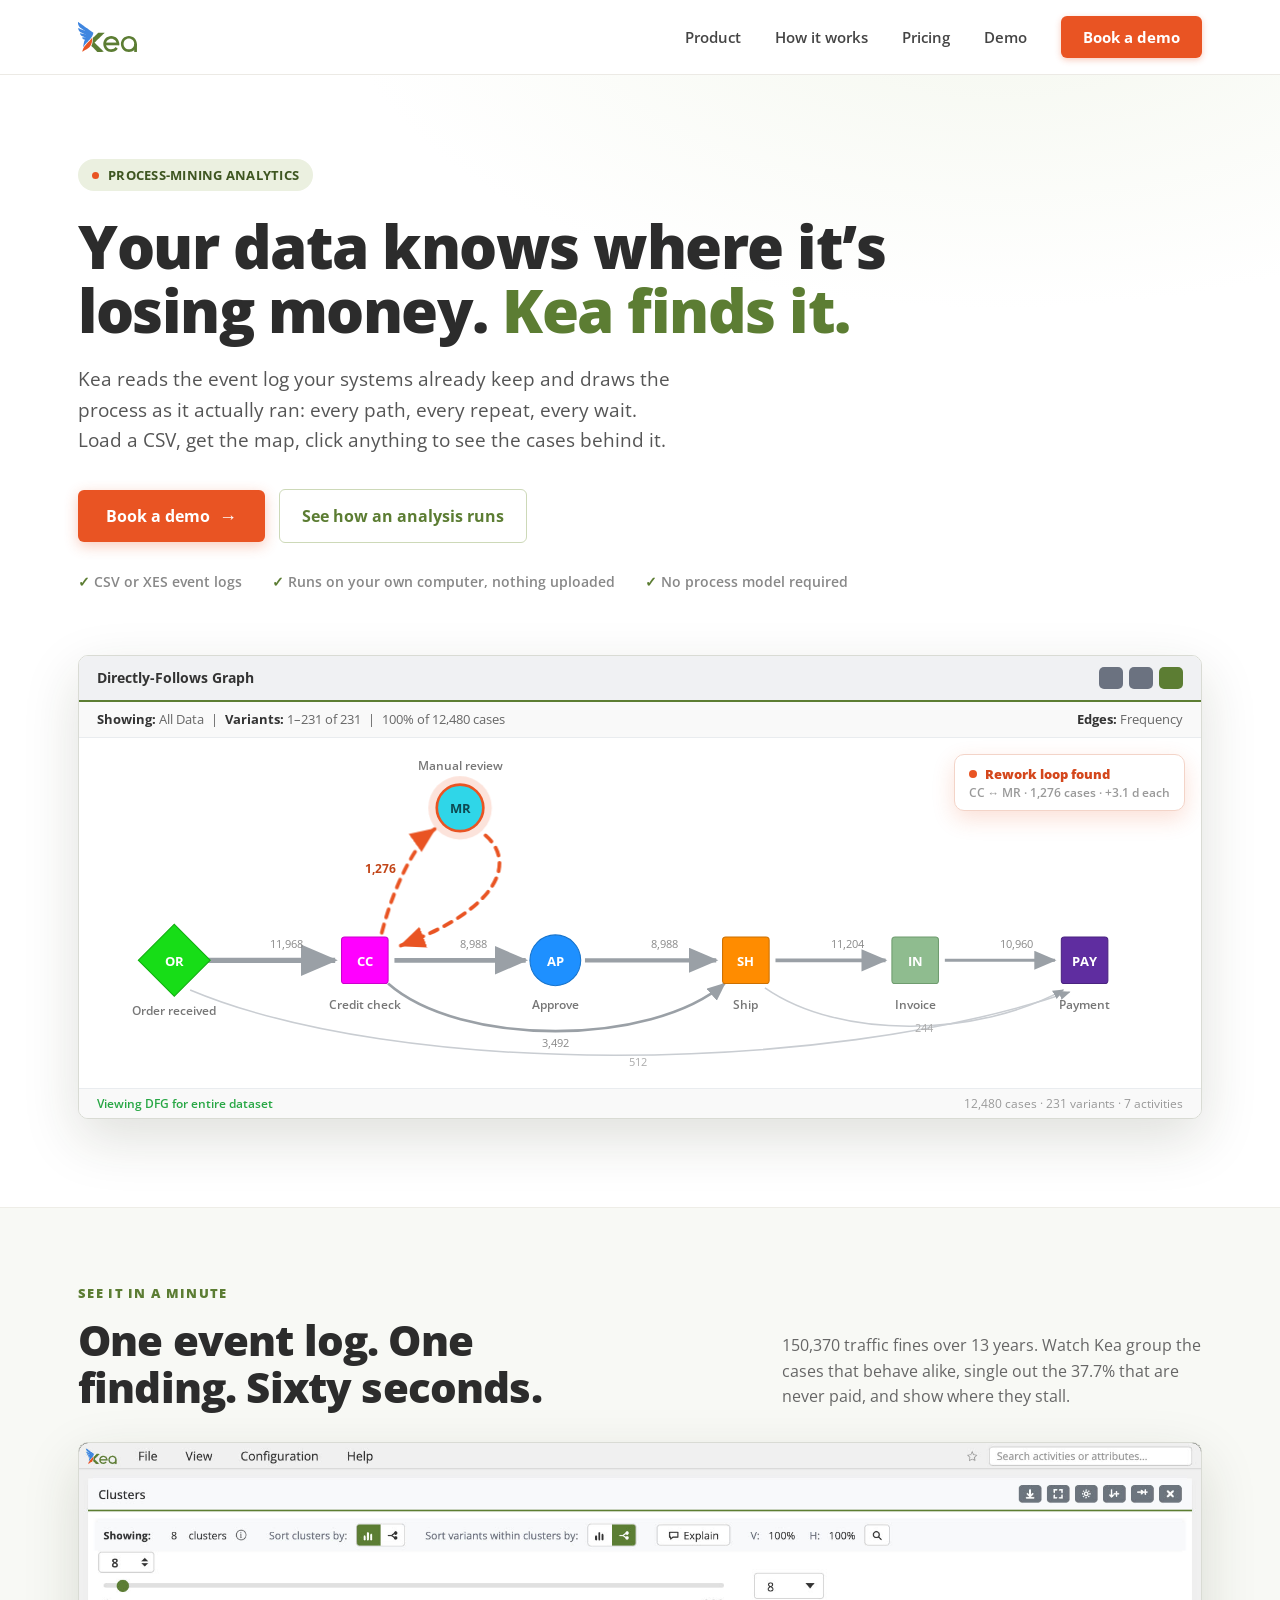
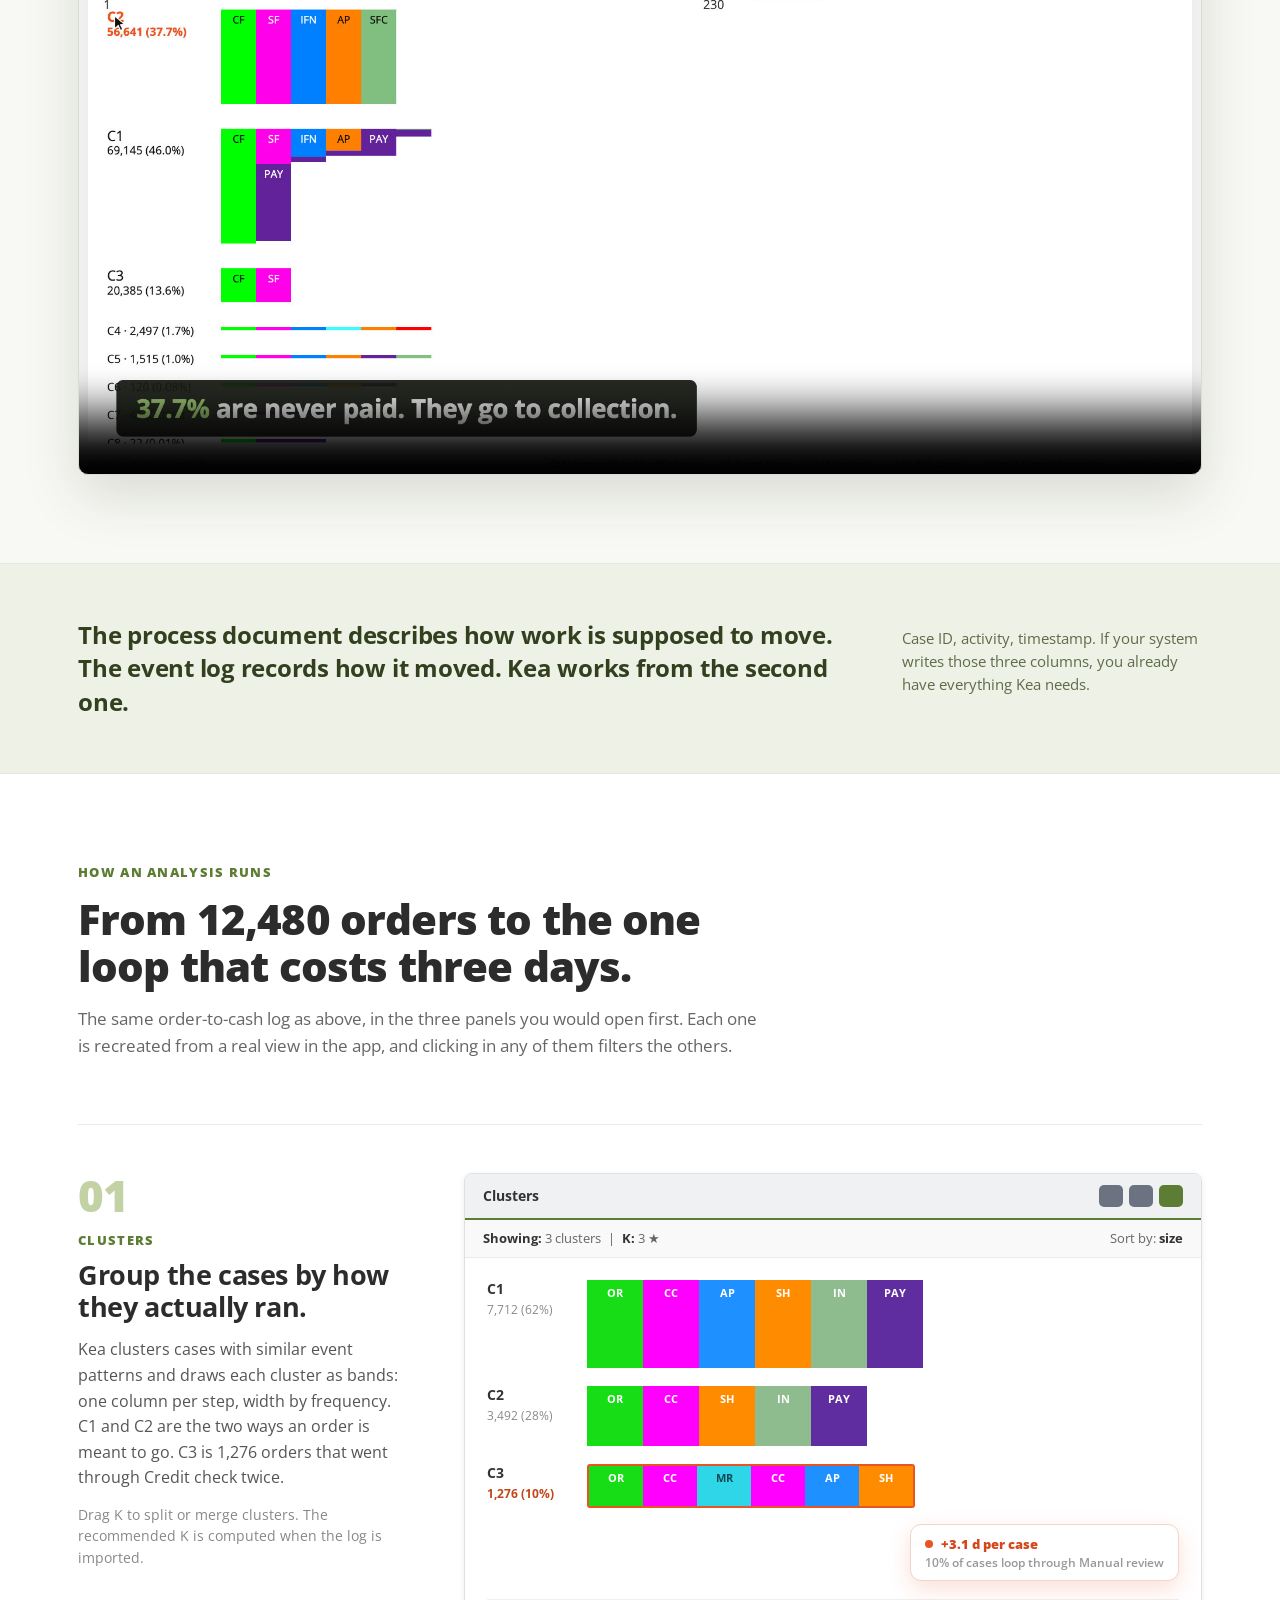
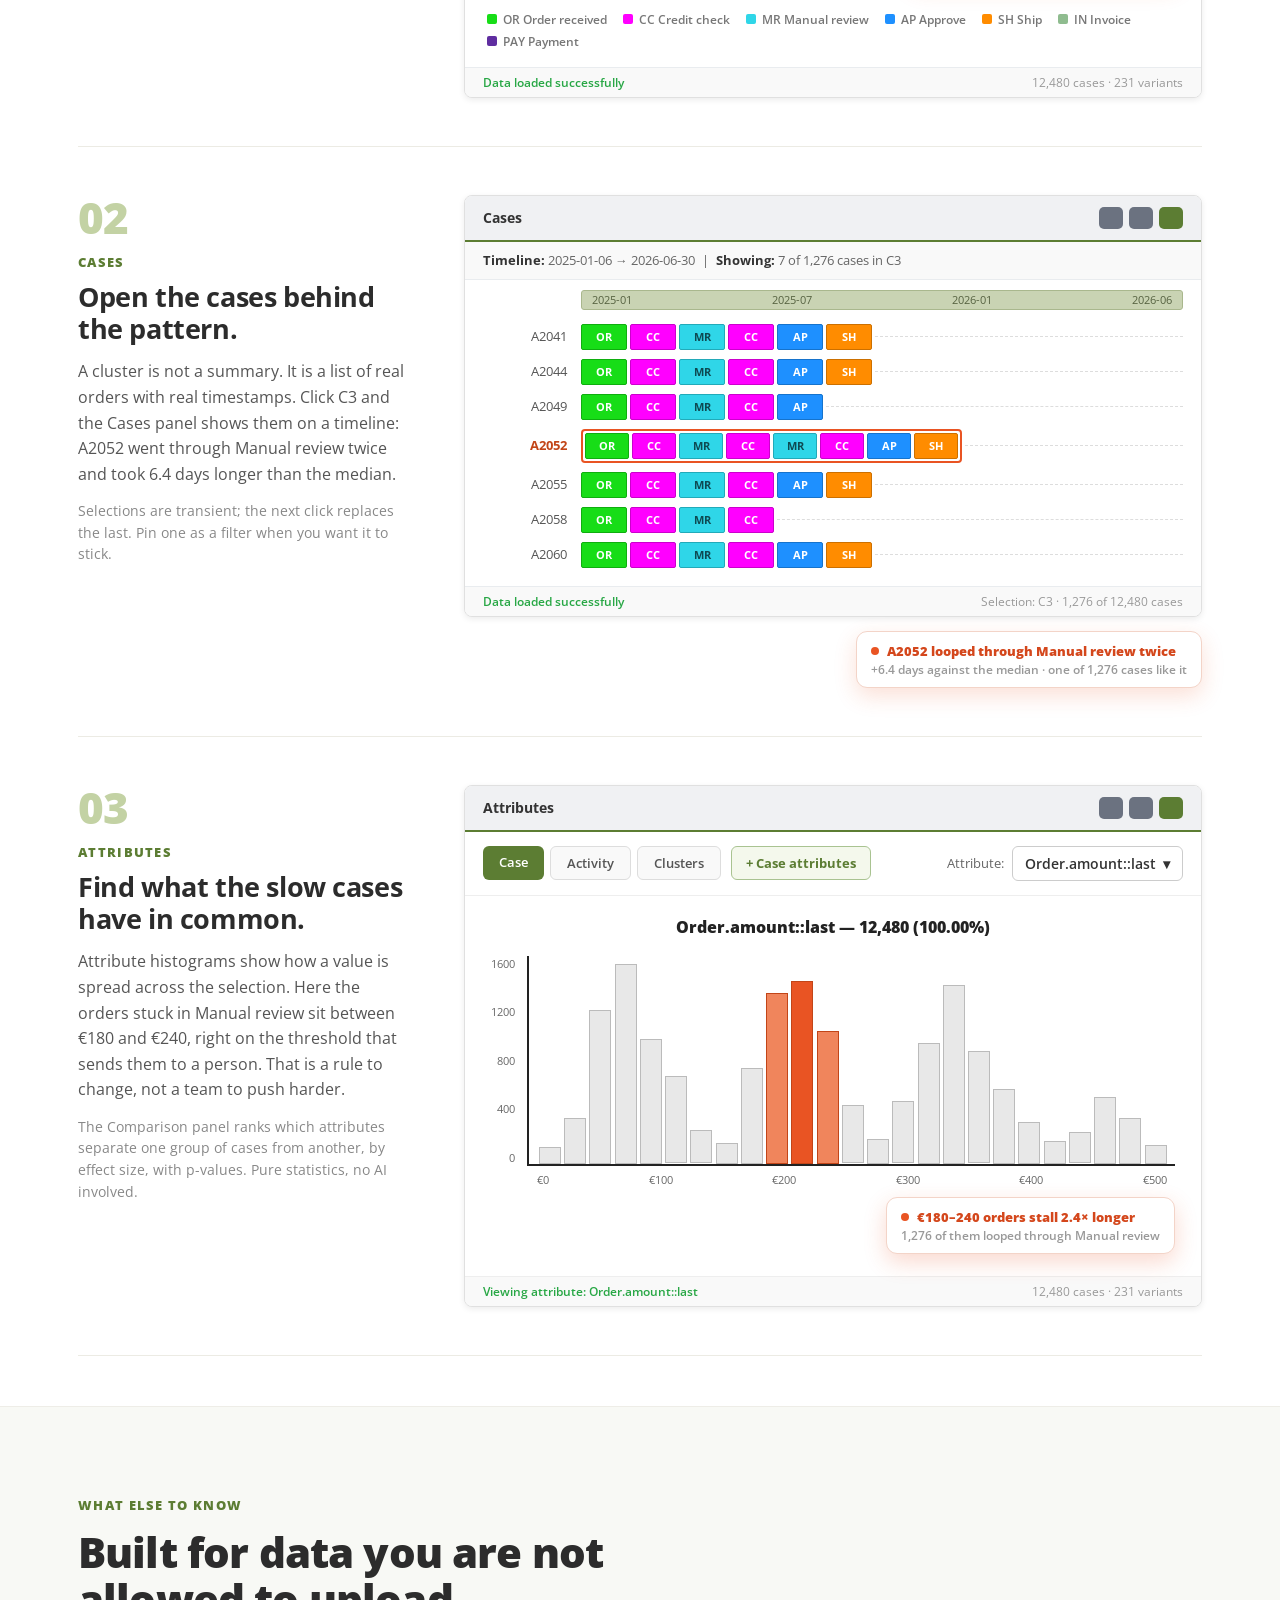
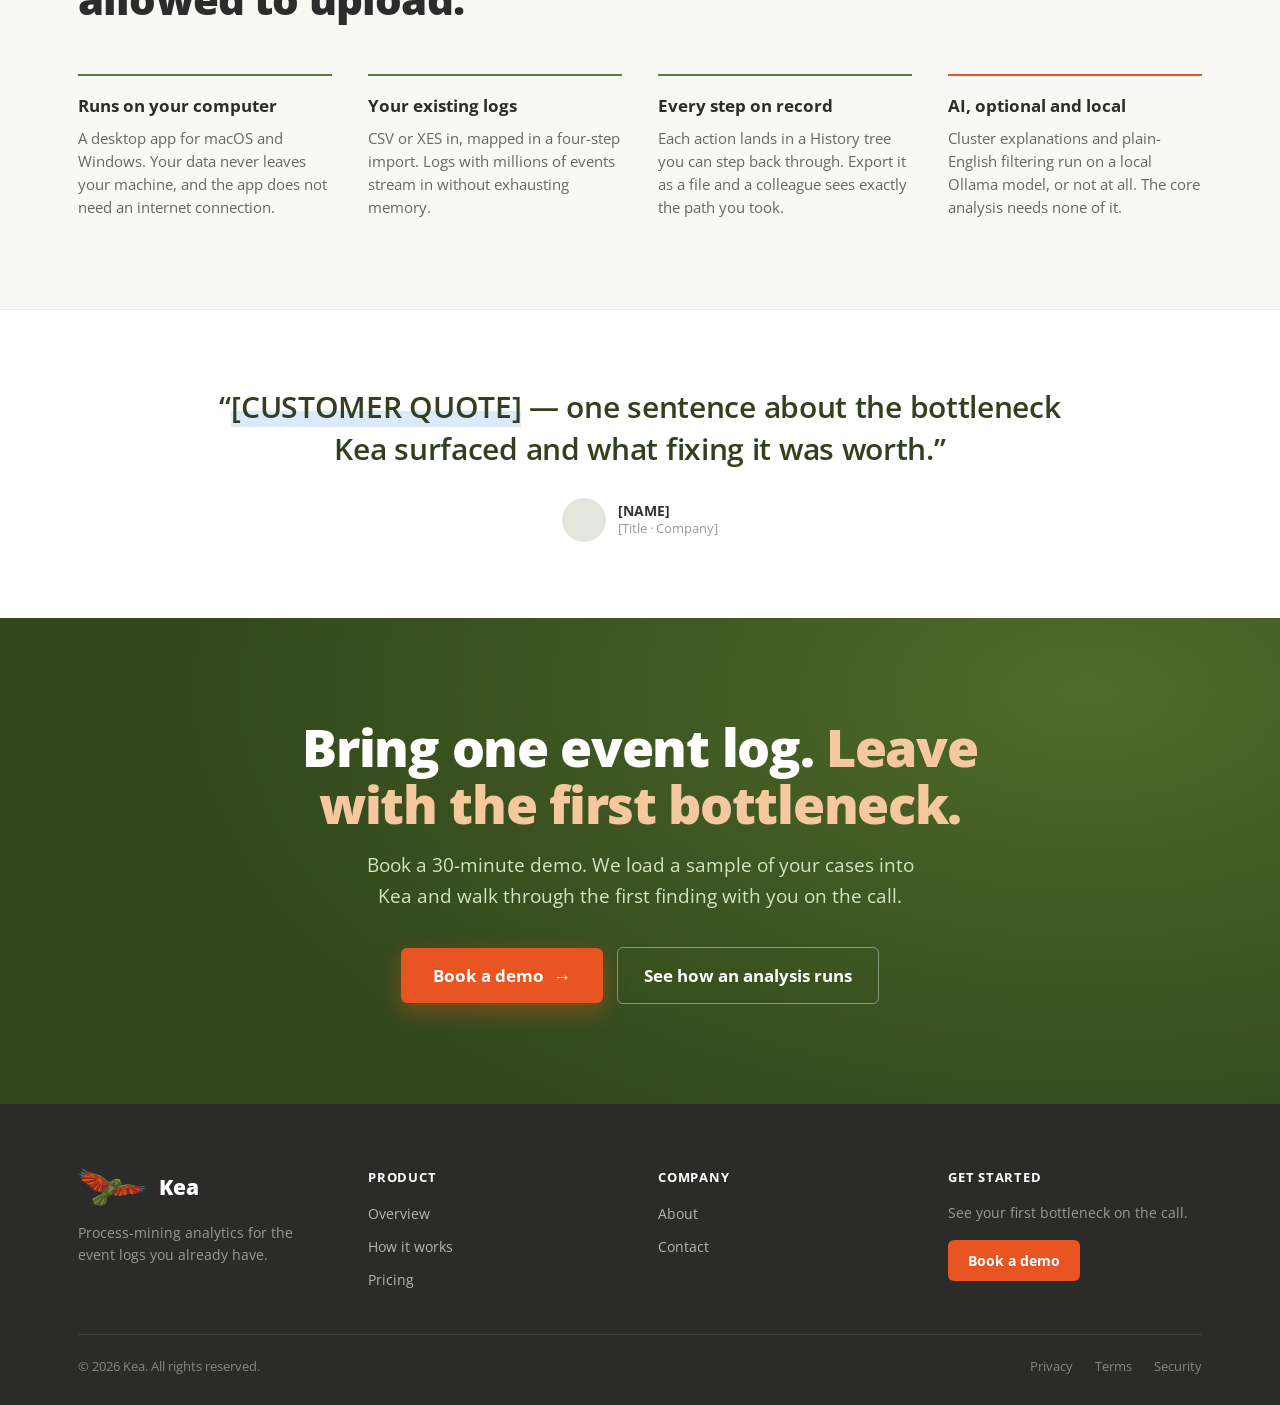
==== commit 6c4d6aa5: "Publish option 5 (product story) with the demo video" ====
--- a/index.html
+++ b/index.html
@@ -1,84 +1,115 @@
-<!DOCTYPE html>
+<!doctype html>
 <html lang="en">
 <head>
-<meta charset="utf-8">
-<meta name="viewport" content="width=device-width, initial-scale=1">
-<title>Kea — Process-mining analytics</title>
-<meta name="description" content="Kea turns your raw event logs into a map of how work actually flows — so you can see the bottlenecks, rework, and delays quietly draining your operation.">
-<link rel="preconnect" href="https://fonts.googleapis.com">
-<link rel="preconnect" href="https://fonts.gstatic.com" crossorigin>
-<link href="https://fonts.googleapis.com/css2?family=Open+Sans:ital,wght@0,400;0,500;0,600;0,700;0,800;1,400&display=swap" rel="stylesheet">
-<link rel="icon" type="image/png" href="assets/kea_k_logo.png">
-<style>
-  /* ---- theme knobs (design props: accent=Balanced, corners=Rounded, motion=Lively) ---- */
-  :root {
-    --kea-cta-bg: #e95423;
-    --kea-cta-bg-hover: #d4471c;
-    --kea-cta-shadow: rgba(233,84,35,.3);
-    --kea-pill-bg: #ebf0e0;
-    --kea-pill-fg: #3e5621;
-    --kea-radius: 6px;
-    --kea-card-radius: 14px;
-    --kea-play: running;
-  }
-
-  * { box-sizing: border-box; }
-  html { scroll-behavior: smooth; }
-  body { margin: 0; font-family: "Open Sans", sans-serif; color: #333; background: #ffffff; -webkit-font-smoothing: antialiased; }
-  a { text-decoration: none; color: inherit; }
-  img { max-width: 100%; }
-
-  @keyframes keafloat { 0%,100% { transform: translateY(0); } 50% { transform: translateY(-7px); } }
-  @keyframes keaband { from { transform: scaleX(0); } to { transform: scaleX(1); } }
-  @keyframes keaflash { 0%,100% { box-shadow: 0 0 0 0 rgba(233,84,35,.4); } 50% { box-shadow: 0 0 0 9px rgba(233,84,35,0); } }
-
-  /* ---- hover states ---- */
-  .nav-link { transition: color .2s; }
-  .nav-link:hover { color: #3f86e0; }
-
-  .btn-cta { transition: background .2s, transform .2s; }
-  .btn-cta:hover { background: var(--kea-cta-bg-hover); }
-  .btn-cta-lift:hover { transform: translateY(-2px); }
-  .btn-cta-nudge:hover { transform: translateY(-1px); }
-
-  .btn-ghost { transition: background .2s, border-color .2s; }
-  .btn-ghost:hover { background: #ebf0e0; border-color: #5c7d33; }
-
-  .btn-ghost-light { transition: background .2s, border-color .2s; }
-  .btn-ghost-light:hover { background: rgba(255,255,255,.1); border-color: #fff; }
-
-  .feature-card { transition: transform .2s, box-shadow .2s; }
-  .feature-card:hover { transform: translateY(-4px); box-shadow: 0 14px 30px rgba(58,70,30,.1); }
-
-  .footer-link { transition: color .2s; }
-  .footer-link:hover { color: #a4cd78; }
-  .footer-legal-link { transition: color .2s; }
-  .footer-legal-link:hover { color: #cfcfca; }
-
-  /* ---- responsive nav (breakpoint 880px) ---- */
-  .nav-desktop { display: flex; align-items: center; gap: 34px; }
-  .nav-toggle { display: none; }
-  .nav-mobile { display: none; border-top: 1px solid #eceae5; background: #fff; padding: 14px 28px 22px; flex-direction: column; gap: 4px; }
-  #nav-check { display: none; }
-  #nav-check:checked ~ .nav-mobile { display: flex; }
-
-  @media (max-width: 879px) {
-    .nav-desktop { display: none; }
-    .nav-toggle {
-      display: inline-flex; flex-direction: column; justify-content: center; align-items: center; gap: 5px;
-      width: 44px; height: 44px; background: transparent; border: 1px solid #e3e1db; border-radius: 8px; cursor: pointer;
-    }
-    .nav-toggle span { display: block; width: 20px; height: 2px; background: #3e5621; border-radius: 2px; }
-  }
-
-  @media (prefers-reduced-motion: reduce) {
-    :root { --kea-play: paused; }
-    html { scroll-behavior: auto; }
-    *, *::before, *::after { animation-duration: .001ms !important; animation-iteration-count: 1 !important; transition-duration: .001ms !important; }
-  }
-</style>
+  <meta charset="utf-8">
+  <meta name="viewport" content="width=device-width, initial-scale=1">
+  <title>Kea — Process-mining analytics</title>
+  <meta name="description" content="Kea reads the event log your systems already keep and draws the process as it actually ran — every path, every repeat, every wait — so you can see where the money is going.">
+  <link rel="icon" type="image/png" href="assets/kea_k_logo.png">
 </head>
 <body>
+
+
+  <link rel="preconnect" href="https://fonts.googleapis.com">
+  <link rel="preconnect" href="https://fonts.gstatic.com" crossorigin>
+  <link href="https://fonts.googleapis.com/css2?family=Open+Sans:ital,wght@0,400;0,500;0,600;0,700;0,800;1,400&display=swap" rel="stylesheet">
+  <style>
+    /* ---- theme knobs (same surface as option 1: accent=Balanced, corners=Rounded, motion=Lively) ---- */
+    :root {
+      --kea-cta-bg: #e95423;
+      --kea-cta-bg-hover: #d4471c;
+      --kea-cta-shadow: rgba(233,84,35,.3);
+      --kea-pill-bg: #ebf0e0;
+      --kea-pill-fg: #3e5621;
+      --kea-radius: 6px;
+      --kea-card-radius: 14px;
+      --kea-play: running;
+    }
+
+    * { box-sizing: border-box; }
+    html { scroll-behavior: smooth; }
+    body { margin: 0; font-family: "Open Sans", sans-serif; color: #333; background: #ffffff; -webkit-font-smoothing: antialiased; }
+    a { text-decoration: none; color: inherit; }
+    a:hover { color: inherit; }
+    img { max-width: 100%; }
+
+    /* ---- one-shot entrance animations (unaffected by --kea-play) ---- */
+    @keyframes keaband { from { transform: scaleX(0); } to { transform: scaleX(1); } }
+    @keyframes keadraw { to { stroke-dashoffset: 0; } }
+    @keyframes keapop { from { transform: scale(0); } }
+    @keyframes keafade { from { opacity: 0; } }
+    @keyframes kearow { from { opacity: 0; transform: translateY(8px); } }
+    @keyframes keachip { from { transform: scaleX(0); } }
+    @keyframes kearise { from { transform: scaleY(0); } }
+    /* ---- loops (carry animation-play-state: var(--kea-play)) ---- */
+    @keyframes keaflow { to { stroke-dashoffset: -30; } }
+    @keyframes keapulse { 0%,100% { opacity: .35; transform: scale(1); } 50% { opacity: 0; transform: scale(1.6); } }
+    @keyframes keaflash { 0%,100% { box-shadow: 0 0 0 0 rgba(233,84,35,.4); } 50% { box-shadow: 0 0 0 9px rgba(233,84,35,0); } }
+    @keyframes keafloat { 0%,100% { transform: translateY(0); } 50% { transform: translateY(-6px); } }
+    .kea-loop { animation-play-state: var(--kea-play); }
+
+    /* ---- hover states ---- */
+    .btn-cta { transition: background .2s, transform .2s; }
+    .btn-cta:hover { background: var(--kea-cta-bg-hover); color: #fff; }
+    .btn-cta-lift:hover { transform: translateY(-2px); }
+    .btn-cta-nudge:hover { transform: translateY(-1px); }
+    .btn-ghost { transition: background .2s, border-color .2s; }
+    .btn-ghost:hover { background: #ebf0e0; border-color: #5c7d33; color: #5c7d33; }
+    .btn-ghost-light { transition: background .2s, border-color .2s; }
+    .btn-ghost-light:hover { background: rgba(255,255,255,.1); border-color: #fff; color: #fff; }
+    .nav-link { color: #444; transition: color .2s; }
+    .nav-link:hover { color: #3f86e0; }
+    .footer-link { color: #b6b6b0; transition: color .2s; }
+    .footer-link:hover { color: #a4cd78; }
+    .footer-legal-link { color: #86867f; transition: color .2s; }
+    .footer-legal-link:hover { color: #cfcfca; }
+
+    /* ---- responsive nav (breakpoint 880px, CSS-only hamburger) ---- */
+    .nav-desktop { display: flex; align-items: center; gap: 34px; }
+    .nav-toggle { display: none; }
+    .nav-mobile { display: none; border-top: 1px solid #eceae5; background: #fff; padding: 14px 28px 22px; flex-direction: column; gap: 4px; }
+    #nav-check { display: none; }
+    #nav-check:checked ~ .nav-mobile { display: flex; }
+
+    /* ---- fixed-geometry drawings scroll rather than squash ---- */
+    .dfg-scroll { overflow-x: auto; }
+    .dfg-scroll > svg { min-width: 760px; }
+    .dfg-badge { position: absolute; right: 16px; top: 16px; }
+    .cases-scroll { overflow-x: auto; }
+    .cases-scroll > .cases-rows { min-width: 620px; }
+    .bands-scroll { overflow-x: auto; }
+    .bands-scroll > div { min-width: 440px; }
+
+    /* ---- story chapters: copy rail + panel ---- */
+    .chapter { display: grid; grid-template-columns: minmax(0, 330px) minmax(0, 1fr); gap: 56px; align-items: start; }
+    .chapter-copy { position: sticky; top: 98px; }
+    .facts { display: grid; grid-template-columns: repeat(4, minmax(0, 1fr)); gap: 36px; }
+
+    @media (max-width: 879px) {
+      .nav-desktop { display: none; }
+      .nav-toggle {
+        display: inline-flex; flex-direction: column; justify-content: center; align-items: center; gap: 5px;
+        width: 44px; height: 44px; background: transparent; border: 1px solid #e3e1db; border-radius: 8px; cursor: pointer;
+      }
+      .nav-toggle span { display: block; width: 20px; height: 2px; background: #3e5621; border-radius: 2px; }
+      .dfg-badge { position: static; margin: 0 16px 16px; }
+      .chapter { grid-template-columns: minmax(0, 1fr); gap: 26px; }
+      .chapter-copy { position: static; }
+      .facts { grid-template-columns: repeat(2, minmax(0, 1fr)); }
+    }
+    @media (max-width: 560px) {
+      .facts { grid-template-columns: minmax(0, 1fr); }
+    }
+
+    @media (prefers-reduced-motion: reduce) {
+      :root { --kea-play: paused; }
+      html { scroll-behavior: auto; }
+      *, *::before, *::after { animation-duration: .001ms !important; animation-iteration-count: 1 !important; transition-duration: .001ms !important; }
+    }
+  </style>
+
+
+<div style="background:#ffffff;color:#333;">
 
   <!-- ============ HEADER ============ -->
   <header style="position:sticky;top:0;z-index:50;background:rgba(255,255,255,.92);backdrop-filter:blur(8px);border-bottom:1px solid #eceae5;">
@@ -87,252 +118,508 @@
       <a href="#top" style="display:flex;align-items:center;flex-shrink:0;">
         <img src="assets/kea_word_logo.svg" alt="Kea" style="height:30px;width:auto;display:block;">
       </a>
-
       <nav class="nav-desktop">
-        <a class="nav-link" href="#product" style="font-size:15px;font-weight:600;color:#444;">Product</a>
-        <a class="nav-link" href="#features" style="font-size:15px;font-weight:600;color:#444;">Features</a>
-        <a class="nav-link" href="#how" style="font-size:15px;font-weight:600;color:#444;">Pricing</a>
-        <a class="nav-link" href="#demo" style="font-size:15px;font-weight:600;color:#444;">Demo</a>
+        <a class="nav-link" href="#product" style="font-size:15px;font-weight:600;">Product</a>
+        <a class="nav-link" href="#how" style="font-size:15px;font-weight:600;">How it works</a>
+        <!-- PLACEHOLDER: Pricing has no page yet — points at #how -->
+        <a class="nav-link" href="#how" style="font-size:15px;font-weight:600;">Pricing</a>
+        <a class="nav-link" href="#watch" style="font-size:15px;font-weight:600;">Demo</a>
         <a class="btn-cta btn-cta-nudge" href="#demo" style="display:inline-flex;align-items:center;background:var(--kea-cta-bg);color:#fff;font-size:15px;font-weight:700;padding:11px 22px;border-radius:var(--kea-radius);box-shadow:0 2px 6px var(--kea-cta-shadow);">Book a demo</a>
       </nav>
-
       <label class="nav-toggle" for="nav-check" aria-label="Menu">
         <span></span><span></span><span></span>
       </label>
     </div>
-
     <div class="nav-mobile">
       <a href="#product" style="font-size:16px;font-weight:600;color:#333;padding:12px 4px;border-bottom:1px solid #f3f1ec;">Product</a>
-      <a href="#features" style="font-size:16px;font-weight:600;color:#333;padding:12px 4px;border-bottom:1px solid #f3f1ec;">Features</a>
+      <a href="#how" style="font-size:16px;font-weight:600;color:#333;padding:12px 4px;border-bottom:1px solid #f3f1ec;">How it works</a>
+      <!-- PLACEHOLDER: Pricing has no page yet — points at #how -->
       <a href="#how" style="font-size:16px;font-weight:600;color:#333;padding:12px 4px;border-bottom:1px solid #f3f1ec;">Pricing</a>
-      <a href="#demo" style="font-size:16px;font-weight:600;color:#333;padding:12px 4px;">Demo</a>
+      <a href="#watch" style="font-size:16px;font-weight:600;color:#333;padding:12px 4px;">Demo</a>
       <a href="#demo" style="margin-top:10px;text-align:center;background:var(--kea-cta-bg);color:#fff;font-size:16px;font-weight:700;padding:14px 22px;border-radius:var(--kea-radius);">Book a demo</a>
     </div>
   </header>
 
   <!-- ============ HERO ============ -->
   <section id="top" style="scroll-margin-top:80px;background:radial-gradient(1100px 540px at 78% -8%, #f4f7ee 0%, rgba(244,247,238,0) 60%), #ffffff;">
-    <div id="product" style="scroll-margin-top:80px;max-width:1180px;margin:0 auto;padding:clamp(48px,7vw,86px) 28px clamp(54px,7vw,90px);display:flex;flex-wrap:wrap;align-items:center;gap:clamp(36px,5vw,64px);">
-
-      <div style="flex:1 1 420px;min-width:300px;">
-        <div style="display:inline-flex;align-items:center;gap:9px;background:var(--kea-pill-bg);color:var(--kea-pill-fg);font-size:13px;font-weight:700;letter-spacing:.02em;padding:7px 14px;border-radius:999px;margin-bottom:24px;">
-          <span style="width:7px;height:7px;border-radius:50%;background:#e95423;display:inline-block;"></span>
-          PROCESS-MINING ANALYTICS
-        </div>
-        <h1 style="margin:0 0 22px;font-size:clamp(34px,5.2vw,60px);line-height:1.06;letter-spacing:-0.025em;font-weight:800;color:#2c2c2c;">
-          Your data knows where it’s losing money. <span style="color:#5c7d33;">Kea finds it.</span>
-        </h1>
-        <p style="margin:0 0 34px;font-size:clamp(16px,1.5vw,19px);line-height:1.6;color:#555;max-width:520px;">
-          Kea turns your raw event logs into a map of how work <em style="font-style:normal;color:#333;font-weight:600;">actually</em> flows — so you can see the bottlenecks, rework, and delays quietly draining your operation.
-        </p>
+    <div id="product" style="scroll-margin-top:80px;max-width:1180px;margin:0 auto;padding:clamp(48px,7vw,84px) 28px clamp(54px,7vw,88px);">
+      <div style="max-width:860px;">
+        <span style="display:inline-flex;align-items:center;gap:9px;background:var(--kea-pill-bg);color:var(--kea-pill-fg);font-size:13px;font-weight:700;letter-spacing:.02em;padding:7px 14px;border-radius:999px;margin-bottom:24px;"><span style="width:7px;height:7px;border-radius:50%;background:#e95423;display:inline-block;"></span>PROCESS-MINING ANALYTICS</span>
+        <h1 style="margin:0 0 22px;font-size:clamp(34px,5.2vw,60px);line-height:1.06;letter-spacing:-0.025em;font-weight:800;color:#2c2c2c;">Your data knows where it’s losing money. <span style="color:#5c7d33;">Kea finds it.</span></h1>
+        <p style="margin:0 0 34px;font-size:clamp(16px,1.5vw,19px);line-height:1.6;color:#555;max-width:600px;">Kea reads the event log your systems already keep and draws the process as it actually ran: every path, every repeat, every wait. Load a CSV, get the map, click anything to see the cases behind it.</p>
         <div style="display:flex;flex-wrap:wrap;gap:14px;align-items:center;">
-          <a class="btn-cta btn-cta-lift" href="#demo" style="display:inline-flex;align-items:center;gap:9px;background:var(--kea-cta-bg);color:#fff;font-size:16px;font-weight:700;padding:15px 28px;border-radius:var(--kea-radius);box-shadow:0 4px 14px var(--kea-cta-shadow);">
-            Book a demo
-            <span style="font-size:18px;line-height:1;">→</span>
-          </a>
-          <a class="btn-ghost" href="#features" style="display:inline-flex;align-items:center;gap:8px;color:#5c7d33;font-size:16px;font-weight:700;padding:15px 22px;border-radius:var(--kea-radius);border:1.5px solid #cdd9b8;">
-            See how it works
-          </a>
-        </div>
-        <div style="margin-top:30px;display:flex;flex-wrap:wrap;gap:22px 30px;font-size:13.5px;color:#888;font-weight:600;">
-          <span style="display:flex;align-items:center;gap:8px;"><span style="color:#5c7d33;">✓</span> Works from your existing event logs</span>
-          <span style="display:flex;align-items:center;gap:8px;"><span style="color:#5c7d33;">✓</span> No process model required</span>
-        </div>
-      </div>
-
-      <!-- Hero process-flow visual -->
-      <div style="flex:1 1 440px;min-width:320px;position:relative;">
-        <div style="position:relative;background:#fff;border:1px solid #ecebe5;border-radius:16px;box-shadow:0 14px 40px rgba(58,70,30,.10);padding:22px 22px 18px;">
-          <div style="display:flex;align-items:center;justify-content:space-between;margin-bottom:8px;">
-            <span style="display:flex;align-items:center;gap:8px;font-size:12.5px;font-weight:700;color:#3f86e0;letter-spacing:.06em;"><img src="assets/kea_k_logo.png" alt="Kea" style="height:18px;width:auto;display:block;">CLUSTERS · ORDER-TO-CASH</span>
-            <span style="font-size:12px;font-weight:700;color:#3f86e0;">12,480 cases</span>
+          <a class="btn-cta btn-cta-lift" href="#demo" style="display:inline-flex;align-items:center;gap:9px;background:var(--kea-cta-bg);color:#fff;font-size:16px;font-weight:700;padding:15px 28px;border-radius:var(--kea-radius);box-shadow:0 4px 14px var(--kea-cta-shadow);">Book a demo <span style="font-size:18px;line-height:1;">→</span></a>
+          <a class="btn-ghost" href="#how" style="display:inline-flex;align-items:center;gap:8px;color:#5c7d33;font-size:16px;font-weight:700;padding:15px 22px;border-radius:var(--kea-radius);border:1.5px solid #cdd9b8;">See how an analysis runs</a>
+        </div>
+        <div style="margin-top:30px;display:flex;flex-wrap:wrap;gap:12px 30px;font-size:13.5px;color:#888;font-weight:600;">
+          <span><span style="color:#5c7d33;">✓</span> CSV or XES event logs</span>
+          <span><span style="color:#5c7d33;">✓</span> Runs on your own computer, nothing uploaded</span>
+          <span><span style="color:#5c7d33;">✓</span> No process model required</span>
+        </div>
+      </div>
+
+      <!-- Hero app window: Directly-Follows Graph (recreated from the real DFG panel) -->
+      <div style="margin-top:clamp(40px,5vw,64px);position:relative;border:1px solid #d9dbd4;border-radius:10px;box-shadow:0 20px 55px rgba(40,50,20,.15);overflow:hidden;background:#fff;">
+        <div style="display:flex;align-items:center;justify-content:space-between;padding:11px 18px;border-bottom:2px solid #5c7d33;background:#f0f1f3;">
+          <span style="font-size:13.5px;font-weight:700;color:#333;">Directly-Follows Graph</span>
+          <span style="display:flex;gap:6px;">
+            <span style="width:24px;height:22px;border-radius:5px;background:#6b7280;"></span>
+            <span style="width:24px;height:22px;border-radius:5px;background:#6b7280;"></span>
+            <span style="width:24px;height:22px;border-radius:5px;background:#5c7d33;"></span>
+          </span>
+        </div>
+        <div style="display:flex;align-items:center;justify-content:space-between;gap:14px;padding:9px 18px;border-bottom:1px solid #e9ecef;background:#f9f9f9;">
+          <span style="font-size:12.5px;color:#666;"><strong style="color:#333;">Showing:</strong> All Data&ensp;|&ensp;<strong style="color:#333;">Variants:</strong> 1–231 of 231&ensp;|&ensp;100% of 12,480 cases</span>
+          <span style="font-size:12.5px;color:#666;flex-shrink:0;"><strong style="color:#333;">Edges:</strong> Frequency</span>
+        </div>
+        <div style="position:relative;">
+          <div class="dfg-scroll">
+          <svg viewBox="0 0 1060 330" width="100%" style="display:block;" role="img" aria-label="Directly-follows graph of an order-to-cash process; gray edges show the main flow, an orange loop through Manual review flashes as the bottleneck">
+            <defs>
+              <marker id="dg" markerWidth="8" markerHeight="8" refX="6.5" refY="3" orient="auto"><path d="M0,0 L7,3 L0,6 Z" fill="#9aa0a6"></path></marker>
+              <marker id="do" markerWidth="8" markerHeight="8" refX="6.5" refY="3" orient="auto"><path d="M0,0 L7,3 L0,6 Z" fill="#e95423"></path></marker>
+            </defs>
+            <path d="M118,210 L242,210" fill="none" stroke="#9aa0a6" stroke-width="5" marker-end="url(#dg)" stroke-dasharray="400" stroke-dashoffset="400" style="animation:keadraw .6s .1s ease-out both;"></path>
+            <path d="M298,210 L422,210" fill="none" stroke="#9aa0a6" stroke-width="4.5" marker-end="url(#dg)" stroke-dasharray="400" stroke-dashoffset="400" style="animation:keadraw .6s .35s ease-out both;"></path>
+            <path d="M478,210 L602,210" fill="none" stroke="#9aa0a6" stroke-width="4" marker-end="url(#dg)" stroke-dasharray="400" stroke-dashoffset="400" style="animation:keadraw .6s .6s ease-out both;"></path>
+            <path d="M658,210 L762,210" fill="none" stroke="#9aa0a6" stroke-width="3.5" marker-end="url(#dg)" stroke-dasharray="400" stroke-dashoffset="400" style="animation:keadraw .6s .85s ease-out both;"></path>
+            <path d="M818,210 L922,210" fill="none" stroke="#9aa0a6" stroke-width="3" marker-end="url(#dg)" stroke-dasharray="400" stroke-dashoffset="400" style="animation:keadraw .6s 1.1s ease-out both;"></path>
+            <path d="M105,238 C300,320 700,320 936,240" fill="none" stroke="#c9cdd2" stroke-width="1.5" marker-end="url(#dg)" stroke-dasharray="1200" stroke-dashoffset="1200" style="animation:keadraw 1.2s 1.3s ease-out both;"></path>
+            <path d="M648,236 C720,286 850,282 930,238" fill="none" stroke="#c9cdd2" stroke-width="1.5" marker-end="url(#dg)" stroke-dasharray="600" stroke-dashoffset="600" style="animation:keadraw .9s 1.5s ease-out both;"></path>
+            <path class="kea-loop" d="M286,184 C300,130 322,96 336,86" fill="none" stroke="#e95423" stroke-width="3.5" stroke-linecap="round" marker-end="url(#do)" stroke-dasharray="8 7" style="animation:keafade .5s 1.7s both, keaflow 1.2s linear infinite;"></path>
+            <path class="kea-loop" d="M384,92 C412,116 400,160 304,196" fill="none" stroke="#e95423" stroke-width="3.5" stroke-linecap="round" marker-end="url(#do)" stroke-dasharray="8 7" style="animation:keafade .5s 1.8s both, keaflow 1.4s linear infinite;"></path>
+            <path d="M292,232 C360,292 540,292 610,232" fill="none" stroke="#9aa0a6" stroke-width="2.5" marker-end="url(#dg)" stroke-dasharray="600" stroke-dashoffset="600" style="animation:keadraw .9s 1.2s ease-out both;"></path>
+            <text x="180" y="198" font-family="Open Sans, sans-serif" font-size="10.5" fill="#888">11,968</text>
+            <text x="360" y="198" font-family="Open Sans, sans-serif" font-size="10.5" fill="#888">8,988</text>
+            <text x="540" y="198" font-family="Open Sans, sans-serif" font-size="10.5" fill="#888">8,988</text>
+            <text x="710" y="198" font-family="Open Sans, sans-serif" font-size="10.5" fill="#888">11,204</text>
+            <text x="870" y="198" font-family="Open Sans, sans-serif" font-size="10.5" fill="#888">10,960</text>
+            <text x="450" y="292" text-anchor="middle" font-family="Open Sans, sans-serif" font-size="10.5" fill="#888">3,492</text>
+            <text x="520" y="310" font-family="Open Sans, sans-serif" font-size="10.5" fill="#aaa">512</text>
+            <text x="790" y="278" font-family="Open Sans, sans-serif" font-size="10.5" fill="#aaa">244</text>
+            <text x="270" y="128" font-family="Open Sans, sans-serif" font-size="11" font-weight="700" fill="#c24518">1,276</text>
+            <g style="transform-box:fill-box;transform-origin:center;animation:keapop .45s .05s cubic-bezier(.34,1.56,.64,1) both;">
+              <rect x="66" y="186" width="48" height="48" fill="#17dd17" stroke="#0fae0f" transform="rotate(45 90 210)"></rect>
+              <text x="90" y="215" text-anchor="middle" font-family="Open Sans, sans-serif" font-size="12" font-weight="700" fill="#fff">OR</text>
+            </g>
+            <g style="transform-box:fill-box;transform-origin:center;animation:keapop .45s .3s cubic-bezier(.34,1.56,.64,1) both;">
+              <rect x="248" y="188" width="44" height="44" rx="3" fill="#ff00ff" stroke="#cc00cc"></rect>
+              <text x="270" y="215" text-anchor="middle" font-family="Open Sans, sans-serif" font-size="12" font-weight="700" fill="#fff">CC</text>
+            </g>
+            <g style="transform-box:fill-box;transform-origin:center;animation:keapop .45s .55s cubic-bezier(.34,1.56,.64,1) both;">
+              <circle cx="450" cy="210" r="24" fill="#1e90ff" stroke="#1673cc"></circle>
+              <text x="450" y="215" text-anchor="middle" font-family="Open Sans, sans-serif" font-size="12" font-weight="700" fill="#fff">AP</text>
+            </g>
+            <g style="transform-box:fill-box;transform-origin:center;animation:keapop .45s .8s cubic-bezier(.34,1.56,.64,1) both;">
+              <rect x="608" y="188" width="44" height="44" rx="3" fill="#ff8c00" stroke="#cc7000"></rect>
+              <text x="630" y="215" text-anchor="middle" font-family="Open Sans, sans-serif" font-size="12" font-weight="700" fill="#fff">SH</text>
+            </g>
+            <g style="transform-box:fill-box;transform-origin:center;animation:keapop .45s 1.05s cubic-bezier(.34,1.56,.64,1) both;">
+              <rect x="768" y="188" width="44" height="44" rx="3" fill="#8fbc8f" stroke="#6f9c6f"></rect>
+              <text x="790" y="215" text-anchor="middle" font-family="Open Sans, sans-serif" font-size="12" font-weight="700" fill="#fff">IN</text>
+            </g>
+            <g style="transform-box:fill-box;transform-origin:center;animation:keapop .45s 1.3s cubic-bezier(.34,1.56,.64,1) both;">
+              <rect x="928" y="188" width="44" height="44" rx="3" fill="#5f2da0" stroke="#4a2380"></rect>
+              <text x="950" y="215" text-anchor="middle" font-family="Open Sans, sans-serif" font-size="12" font-weight="700" fill="#fff">PAY</text>
+            </g>
+            <circle class="kea-loop" cx="360" cy="66" r="30" fill="#e95423" style="opacity:.16;transform-box:fill-box;transform-origin:center;animation:keapulse 2.2s ease-in-out infinite;"></circle>
+            <g style="transform-box:fill-box;transform-origin:center;animation:keapop .45s 1.55s cubic-bezier(.34,1.56,.64,1) both;">
+              <circle cx="360" cy="66" r="22" fill="#2fd6e8" stroke="#e95423" stroke-width="2.5"></circle>
+              <text x="360" y="71" text-anchor="middle" font-family="Open Sans, sans-serif" font-size="12" font-weight="700" fill="#0e4a52">MR</text>
+            </g>
+            <text x="90" y="262" text-anchor="middle" font-family="Open Sans, sans-serif" font-size="11" font-weight="600" fill="#777">Order received</text>
+            <text x="270" y="256" text-anchor="middle" font-family="Open Sans, sans-serif" font-size="11" font-weight="600" fill="#777">Credit check</text>
+            <text x="450" y="256" text-anchor="middle" font-family="Open Sans, sans-serif" font-size="11" font-weight="600" fill="#777">Approve</text>
+            <text x="630" y="256" text-anchor="middle" font-family="Open Sans, sans-serif" font-size="11" font-weight="600" fill="#777">Ship</text>
+            <text x="790" y="256" text-anchor="middle" font-family="Open Sans, sans-serif" font-size="11" font-weight="600" fill="#777">Invoice</text>
+            <text x="950" y="256" text-anchor="middle" font-family="Open Sans, sans-serif" font-size="11" font-weight="600" fill="#777">Payment</text>
+            <text x="360" y="30" text-anchor="middle" font-family="Open Sans, sans-serif" font-size="11" font-weight="600" fill="#777">Manual review</text>
+          </svg>
           </div>
-          <div style="display:flex;align-items:center;justify-content:space-between;margin:2px 0 14px;font-size:11.5px;color:#999;">
-            <span><strong style="color:#666;">Showing:</strong> 3 of 42 clusters</span>
-            <span>Sort by: <strong style="color:#666;">size</strong></span>
+          <div class="kea-loop dfg-badge" style="width:fit-content;background:#fff;border:1px solid #f3d4c8;border-radius:10px;box-shadow:0 8px 22px rgba(233,84,35,.18);padding:10px 14px;animation:keafloat 4s ease-in-out infinite;">
+            <div style="display:flex;align-items:center;gap:8px;font-size:13px;font-weight:800;color:#d4471c;"><span style="width:8px;height:8px;border-radius:50%;background:#e95423;"></span>Rework loop found</div>
+            <div style="margin-top:2px;font-size:11.5px;font-weight:600;color:#999;">CC ↔ MR · 1,276 cases · +3.1 d each</div>
           </div>
-
-          <!-- cluster bands (recreated from the real Clusters panel) -->
-          <div role="img" aria-label="Cluster view: three groups of cases drawn as colored activity bands; the smallest cluster is selected, showing a rework loop through Manual review" style="display:flex;flex-direction:column;gap:18px;">
-            <div style="display:flex;align-items:flex-start;gap:14px;">
-              <span style="flex:0 0 86px;line-height:1.3;"><strong style="display:block;font-size:14px;color:#333;">C1</strong><span style="font-size:11.5px;color:#888;">7,712 (62%)</span></span>
-              <span style="display:flex;">
-                <span style="width:56px;height:88px;background:#17dd17;transform-origin:left;animation:keaband .5s ease-out both;text-align:center;padding-top:5px;font-size:11px;font-weight:700;color:#fff;">OR</span>
-                <span style="width:56px;height:88px;background:#ff00ff;transform-origin:left;animation:keaband .5s .07s ease-out both;text-align:center;padding-top:5px;font-size:11px;font-weight:700;color:#fff;">CC</span>
-                <span style="width:56px;height:88px;background:#1e90ff;transform-origin:left;animation:keaband .5s .14s ease-out both;text-align:center;padding-top:5px;font-size:11px;font-weight:700;color:#fff;">AP</span>
-                <span style="width:56px;height:88px;background:#ff8c00;transform-origin:left;animation:keaband .5s .21s ease-out both;text-align:center;padding-top:5px;font-size:11px;font-weight:700;color:#fff;">SH</span>
-                <span style="width:56px;height:88px;background:#8fbc8f;transform-origin:left;animation:keaband .5s .28s ease-out both;text-align:center;padding-top:5px;font-size:11px;font-weight:700;color:#fff;">IN</span>
-                <span style="width:56px;height:88px;background:#5f2da0;transform-origin:left;animation:keaband .5s .35s ease-out both;text-align:center;padding-top:5px;font-size:11px;font-weight:700;color:#fff;">PAY</span>
+        </div>
+        <div style="display:flex;justify-content:space-between;border-top:1px solid #e9ecef;background:#f9f9f9;padding:7px 18px;font-size:11.5px;">
+          <span style="color:#28a745;font-weight:600;">Viewing DFG for entire dataset</span>
+          <span style="color:#999;">12,480 cases · 231 variants · 7 activities</span>
+        </div>
+      </div>
+    </div>
+  </section>
+
+  <!-- ============ WATCH THE DEMO ============ -->
+  <!-- The 63.5 s product demo (video/kea-demo-v3.*). Click to play: poster + native controls, nothing preloaded beyond metadata. -->
+  <section id="watch" style="scroll-margin-top:80px;background:#f8f9f5;border-top:1px solid #eeede7;">
+    <div style="max-width:1180px;margin:0 auto;padding:clamp(48px,6vw,76px) 28px clamp(54px,7vw,88px);">
+      <div style="display:flex;flex-wrap:wrap;align-items:flex-end;justify-content:space-between;gap:16px 48px;margin-bottom:clamp(22px,3vw,32px);">
+        <div style="max-width:560px;">
+          <p style="margin:0 0 14px;font-size:13px;font-weight:800;letter-spacing:.1em;color:#5c7d33;">SEE IT IN A MINUTE</p>
+          <h2 style="margin:0;font-size:clamp(28px,3.6vw,42px);line-height:1.12;letter-spacing:-0.02em;font-weight:800;color:#2c2c2c;">One event log. One finding. Sixty seconds.</h2>
+        </div>
+        <p style="margin:0;flex:0 1 420px;font-size:16px;line-height:1.6;color:#666;">150,370 traffic fines over 13 years. Watch Kea group the cases that behave alike, single out the 37.7% that are never paid, and show where they stall.</p>
+      </div>
+      <div style="border:1px solid #d9dbd4;border-radius:10px;box-shadow:0 20px 55px rgba(40,50,20,.15);overflow:hidden;background:#0c0f08;">
+        <video controls preload="metadata" playsinline poster="video/kea-demo-v3-poster.jpg" style="display:block;width:100%;height:auto;aspect-ratio:16/9;">
+          <source src="video/kea-demo-v3.mp4" type="video/mp4">
+          <source src="video/kea-demo-v3.webm" type="video/webm">
+        </video>
+      </div>
+    </div>
+  </section>
+
+  <!-- ============ ONE-LINE STRIP ============ -->
+  <section style="background:#eef2e6;border-top:1px solid #e3e9d6;border-bottom:1px solid #e3e9d6;">
+    <div style="max-width:1180px;margin:0 auto;padding:clamp(36px,4.5vw,54px) 28px;display:flex;flex-wrap:wrap;align-items:baseline;gap:18px 48px;">
+      <p style="margin:0;flex:1 1 520px;font-size:clamp(19px,2vw,24px);font-weight:700;line-height:1.4;color:#33401f;letter-spacing:-0.01em;">The process document describes how work is supposed to move. The event log records how it moved. Kea works from the second one.</p>
+      <p style="margin:0;flex:0 1 300px;font-size:14.5px;line-height:1.6;color:#5f6b48;">Case ID, activity, timestamp. If your system writes those three columns, you already have everything Kea needs.</p>
+    </div>
+  </section>
+
+  <!-- ============ HOW AN ANALYSIS RUNS ============ -->
+  <section id="how" style="scroll-margin-top:80px;background:#fff;">
+    <div style="max-width:1180px;margin:0 auto;padding:clamp(56px,7vw,92px) 28px clamp(30px,4vw,50px);">
+      <div style="max-width:680px;margin-bottom:clamp(40px,5vw,64px);">
+        <p style="margin:0 0 14px;font-size:13px;font-weight:800;letter-spacing:.1em;color:#5c7d33;">HOW AN ANALYSIS RUNS</p>
+        <h2 style="margin:0 0 16px;font-size:clamp(28px,3.6vw,42px);line-height:1.12;letter-spacing:-0.02em;font-weight:800;color:#2c2c2c;">From 12,480 orders to the one loop that costs three days.</h2>
+        <p style="margin:0;font-size:17px;line-height:1.6;color:#666;">The same order-to-cash log as above, in the three panels you would open first. Each one is recreated from a real view in the app, and clicking in any of them filters the others.</p>
+      </div>
+
+      <!-- ---- Chapter 01: Clusters ---- -->
+      <div class="chapter" style="padding:clamp(28px,4vw,48px) 0;border-top:1px solid #ecebe4;">
+        <div class="chapter-copy">
+          <p style="margin:0 0 14px;font-size:44px;font-weight:800;line-height:1;color:#c3d2a4;letter-spacing:-0.03em;">01</p>
+          <p style="margin:0 0 10px;font-size:13px;font-weight:800;letter-spacing:.1em;color:#5c7d33;">CLUSTERS</p>
+          <h3 style="margin:0 0 14px;font-size:clamp(22px,2.2vw,27px);line-height:1.2;letter-spacing:-0.015em;font-weight:700;color:#2c2c2c;">Group the cases by how they actually ran.</h3>
+          <p style="margin:0 0 14px;font-size:15.5px;line-height:1.65;color:#555;">Kea clusters cases with similar event patterns and draws each cluster as bands: one column per step, width by frequency. C1 and C2 are the two ways an order is meant to go. C3 is 1,276 orders that went through Credit check twice.</p>
+          <p style="margin:0;font-size:13.5px;line-height:1.6;color:#888;">Drag K to split or merge clusters. The recommended K is computed when the log is imported.</p>
+        </div>
+        <div>
+          <div style="background:#fff;border:1px solid #e0e0e0;border-radius:8px;box-shadow:0 2px 6px rgba(0,0,0,.08);overflow:hidden;">
+            <div style="display:flex;align-items:center;justify-content:space-between;padding:11px 18px;border-bottom:2px solid #5c7d33;background:#f0f1f3;">
+              <span style="font-size:13.5px;font-weight:700;color:#333;">Clusters</span>
+              <span style="display:flex;gap:6px;">
+                <span style="width:24px;height:22px;border-radius:5px;background:#6b7280;"></span>
+                <span style="width:24px;height:22px;border-radius:5px;background:#6b7280;"></span>
+                <span style="width:24px;height:22px;border-radius:5px;background:#5c7d33;"></span>
               </span>
             </div>
-            <div style="display:flex;align-items:flex-start;gap:14px;">
-              <span style="flex:0 0 86px;line-height:1.3;"><strong style="display:block;font-size:14px;color:#333;">C2</strong><span style="font-size:11.5px;color:#888;">3,492 (28%)</span></span>
-              <span style="display:flex;">
-                <span style="width:56px;height:60px;background:#17dd17;transform-origin:left;animation:keaband .5s .1s ease-out both;text-align:center;padding-top:5px;font-size:11px;font-weight:700;color:#fff;">OR</span>
-                <span style="width:56px;height:60px;background:#ff00ff;transform-origin:left;animation:keaband .5s .17s ease-out both;text-align:center;padding-top:5px;font-size:11px;font-weight:700;color:#fff;">CC</span>
-                <span style="width:56px;height:60px;background:#ff8c00;transform-origin:left;animation:keaband .5s .24s ease-out both;text-align:center;padding-top:5px;font-size:11px;font-weight:700;color:#fff;">SH</span>
-                <span style="width:56px;height:60px;background:#8fbc8f;transform-origin:left;animation:keaband .5s .31s ease-out both;text-align:center;padding-top:5px;font-size:11px;font-weight:700;color:#fff;">IN</span>
-                <span style="width:56px;height:60px;background:#5f2da0;transform-origin:left;animation:keaband .5s .38s ease-out both;text-align:center;padding-top:5px;font-size:11px;font-weight:700;color:#fff;">PAY</span>
+            <div style="display:flex;align-items:center;justify-content:space-between;gap:14px;padding:10px 18px;border-bottom:1px solid #e9ecef;background:#f9f9f9;font-size:12.5px;color:#666;">
+              <span><strong style="color:#333;">Showing:</strong> 3 clusters&ensp;|&ensp;<strong style="color:#333;">K:</strong> 3 ★</span>
+              <span style="flex-shrink:0;">Sort by: <strong style="color:#333;">size</strong></span>
+            </div>
+            <div style="padding:22px 22px 18px;">
+              <div class="bands-scroll">
+              <div role="img" aria-label="Cluster view: three groups of cases drawn as colored activity bands; the smallest cluster is selected, showing a rework loop through Manual review" style="display:flex;flex-direction:column;gap:18px;">
+                <div style="display:flex;align-items:flex-start;gap:14px;">
+                  <span style="flex:0 0 86px;line-height:1.3;"><strong style="display:block;font-size:14px;color:#333;">C1</strong><span style="font-size:11.5px;color:#888;">7,712 (62%)</span></span>
+                  <span style="display:flex;">
+                    <span style="width:56px;height:88px;background:#17dd17;transform-origin:left;animation:keaband .5s ease-out both;text-align:center;padding-top:5px;font-size:11px;font-weight:700;color:#fff;">OR</span>
+                    <span style="width:56px;height:88px;background:#ff00ff;transform-origin:left;animation:keaband .5s .07s ease-out both;text-align:center;padding-top:5px;font-size:11px;font-weight:700;color:#fff;">CC</span>
+                    <span style="width:56px;height:88px;background:#1e90ff;transform-origin:left;animation:keaband .5s .14s ease-out both;text-align:center;padding-top:5px;font-size:11px;font-weight:700;color:#fff;">AP</span>
+                    <span style="width:56px;height:88px;background:#ff8c00;transform-origin:left;animation:keaband .5s .21s ease-out both;text-align:center;padding-top:5px;font-size:11px;font-weight:700;color:#fff;">SH</span>
+                    <span style="width:56px;height:88px;background:#8fbc8f;transform-origin:left;animation:keaband .5s .28s ease-out both;text-align:center;padding-top:5px;font-size:11px;font-weight:700;color:#fff;">IN</span>
+                    <span style="width:56px;height:88px;background:#5f2da0;transform-origin:left;animation:keaband .5s .35s ease-out both;text-align:center;padding-top:5px;font-size:11px;font-weight:700;color:#fff;">PAY</span>
+                  </span>
+                </div>
+                <div style="display:flex;align-items:flex-start;gap:14px;">
+                  <span style="flex:0 0 86px;line-height:1.3;"><strong style="display:block;font-size:14px;color:#333;">C2</strong><span style="font-size:11.5px;color:#888;">3,492 (28%)</span></span>
+                  <span style="display:flex;">
+                    <span style="width:56px;height:60px;background:#17dd17;transform-origin:left;animation:keaband .5s .1s ease-out both;text-align:center;padding-top:5px;font-size:11px;font-weight:700;color:#fff;">OR</span>
+                    <span style="width:56px;height:60px;background:#ff00ff;transform-origin:left;animation:keaband .5s .17s ease-out both;text-align:center;padding-top:5px;font-size:11px;font-weight:700;color:#fff;">CC</span>
+                    <span style="width:56px;height:60px;background:#ff8c00;transform-origin:left;animation:keaband .5s .24s ease-out both;text-align:center;padding-top:5px;font-size:11px;font-weight:700;color:#fff;">SH</span>
+                    <span style="width:56px;height:60px;background:#8fbc8f;transform-origin:left;animation:keaband .5s .31s ease-out both;text-align:center;padding-top:5px;font-size:11px;font-weight:700;color:#fff;">IN</span>
+                    <span style="width:56px;height:60px;background:#5f2da0;transform-origin:left;animation:keaband .5s .38s ease-out both;text-align:center;padding-top:5px;font-size:11px;font-weight:700;color:#fff;">PAY</span>
+                  </span>
+                </div>
+                <div style="display:flex;align-items:flex-start;gap:14px;">
+                  <span style="flex:0 0 86px;line-height:1.3;"><strong style="display:block;font-size:14px;color:#333;">C3</strong><span style="font-size:11.5px;color:#c24518;font-weight:700;">1,276 (10%)</span></span>
+                  <span class="kea-loop" style="display:flex;border:2px solid #e95423;border-radius:3px;animation:keaflash 2.2s ease-in-out infinite;">
+                    <span style="width:54px;height:40px;background:#17dd17;transform-origin:left;animation:keaband .5s .15s ease-out both;text-align:center;padding-top:4px;font-size:11px;font-weight:700;color:#fff;">OR</span>
+                    <span style="width:54px;height:40px;background:#ff00ff;transform-origin:left;animation:keaband .5s .22s ease-out both;text-align:center;padding-top:4px;font-size:11px;font-weight:700;color:#fff;">CC</span>
+                    <span style="width:54px;height:40px;background:#2fd6e8;transform-origin:left;animation:keaband .5s .29s ease-out both;text-align:center;padding-top:4px;font-size:11px;font-weight:700;color:#0e4a52;">MR</span>
+                    <span style="width:54px;height:40px;background:#ff00ff;transform-origin:left;animation:keaband .5s .36s ease-out both;text-align:center;padding-top:4px;font-size:11px;font-weight:700;color:#fff;">CC</span>
+                    <span style="width:54px;height:40px;background:#1e90ff;transform-origin:left;animation:keaband .5s .43s ease-out both;text-align:center;padding-top:4px;font-size:11px;font-weight:700;color:#fff;">AP</span>
+                    <span style="width:54px;height:40px;background:#ff8c00;transform-origin:left;animation:keaband .5s .5s ease-out both;text-align:center;padding-top:4px;font-size:11px;font-weight:700;color:#fff;">SH</span>
+                  </span>
+                </div>
+              </div>
+              </div>
+              <div style="display:flex;justify-content:flex-end;">
+                <div class="kea-loop" style="margin:16px 0 0;background:#fff;border:1px solid #f3d4c8;border-radius:11px;box-shadow:0 8px 22px rgba(233,84,35,.18);padding:10px 14px;animation:keafloat 4s ease-in-out infinite;">
+                  <div style="display:flex;align-items:center;gap:8px;font-size:13px;font-weight:800;color:#d4471c;"><span style="width:8px;height:8px;border-radius:50%;background:#e95423;"></span>+3.1 d per case</div>
+                  <div style="margin-top:2px;font-size:11.5px;font-weight:600;color:#999;">10% of cases loop through Manual review</div>
+                </div>
+              </div>
+              <div style="margin-top:18px;display:flex;flex-wrap:wrap;gap:7px 16px;border-top:1px solid #f1f0ea;padding-top:12px;font-size:11.5px;font-weight:600;color:#777;">
+                <span style="display:flex;align-items:center;gap:6px;"><span style="width:10px;height:10px;border-radius:2px;background:#17dd17;"></span>OR Order received</span>
+                <span style="display:flex;align-items:center;gap:6px;"><span style="width:10px;height:10px;border-radius:2px;background:#ff00ff;"></span>CC Credit check</span>
+                <span style="display:flex;align-items:center;gap:6px;"><span style="width:10px;height:10px;border-radius:2px;background:#2fd6e8;"></span>MR Manual review</span>
+                <span style="display:flex;align-items:center;gap:6px;"><span style="width:10px;height:10px;border-radius:2px;background:#1e90ff;"></span>AP Approve</span>
+                <span style="display:flex;align-items:center;gap:6px;"><span style="width:10px;height:10px;border-radius:2px;background:#ff8c00;"></span>SH Ship</span>
+                <span style="display:flex;align-items:center;gap:6px;"><span style="width:10px;height:10px;border-radius:2px;background:#8fbc8f;"></span>IN Invoice</span>
+                <span style="display:flex;align-items:center;gap:6px;"><span style="width:10px;height:10px;border-radius:2px;background:#5f2da0;"></span>PAY Payment</span>
+              </div>
+            </div>
+            <div style="display:flex;justify-content:space-between;border-top:1px solid #e9ecef;background:#f9f9f9;padding:7px 18px;font-size:11.5px;">
+              <span style="color:#28a745;font-weight:600;">Data loaded successfully</span>
+              <span style="color:#999;">12,480 cases · 231 variants</span>
+            </div>
+          </div>
+        </div>
+      </div>
+
+      <!-- ---- Chapter 02: Cases ---- -->
+      <div class="chapter" style="padding:clamp(28px,4vw,48px) 0;border-top:1px solid #ecebe4;">
+        <div class="chapter-copy">
+          <p style="margin:0 0 14px;font-size:44px;font-weight:800;line-height:1;color:#c3d2a4;letter-spacing:-0.03em;">02</p>
+          <p style="margin:0 0 10px;font-size:13px;font-weight:800;letter-spacing:.1em;color:#5c7d33;">CASES</p>
+          <h3 style="margin:0 0 14px;font-size:clamp(22px,2.2vw,27px);line-height:1.2;letter-spacing:-0.015em;font-weight:700;color:#2c2c2c;">Open the cases behind the pattern.</h3>
+          <p style="margin:0 0 14px;font-size:15.5px;line-height:1.65;color:#555;">A cluster is not a summary. It is a list of real orders with real timestamps. Click C3 and the Cases panel shows them on a timeline: A2052 went through Manual review twice and took 6.4 days longer than the median.</p>
+          <p style="margin:0;font-size:13.5px;line-height:1.6;color:#888;">Selections are transient; the next click replaces the last. Pin one as a filter when you want it to stick.</p>
+        </div>
+        <div>
+          <div style="background:#fff;border:1px solid #e0e0e0;border-radius:8px;box-shadow:0 2px 6px rgba(0,0,0,.08);overflow:hidden;">
+            <div style="display:flex;align-items:center;justify-content:space-between;padding:11px 18px;border-bottom:2px solid #5c7d33;background:#f0f1f3;">
+              <span style="font-size:13.5px;font-weight:700;color:#333;">Cases</span>
+              <span style="display:flex;gap:6px;">
+                <span style="width:24px;height:22px;border-radius:5px;background:#6b7280;"></span>
+                <span style="width:24px;height:22px;border-radius:5px;background:#6b7280;"></span>
+                <span style="width:24px;height:22px;border-radius:5px;background:#5c7d33;"></span>
               </span>
             </div>
-            <div style="display:flex;align-items:flex-start;gap:14px;">
-              <span style="flex:0 0 86px;line-height:1.3;"><strong style="display:block;font-size:14px;color:#333;">C3</strong><span style="font-size:11.5px;color:#c24518;font-weight:700;">1,276 (10%)</span></span>
-              <span style="display:flex;border:2px solid #e95423;border-radius:3px;animation:keaflash 2.2s ease-in-out infinite;animation-play-state:var(--kea-play);">
-                <span style="width:54px;height:40px;background:#17dd17;transform-origin:left;animation:keaband .5s .15s ease-out both;text-align:center;padding-top:4px;font-size:11px;font-weight:700;color:#fff;">OR</span>
-                <span style="width:54px;height:40px;background:#ff00ff;transform-origin:left;animation:keaband .5s .22s ease-out both;text-align:center;padding-top:4px;font-size:11px;font-weight:700;color:#fff;">CC</span>
-                <span style="width:54px;height:40px;background:#2fd6e8;transform-origin:left;animation:keaband .5s .29s ease-out both;text-align:center;padding-top:4px;font-size:11px;font-weight:700;color:#0e4a52;">MR</span>
-                <span style="width:54px;height:40px;background:#ff00ff;transform-origin:left;animation:keaband .5s .36s ease-out both;text-align:center;padding-top:4px;font-size:11px;font-weight:700;color:#fff;">CC</span>
-                <span style="width:54px;height:40px;background:#1e90ff;transform-origin:left;animation:keaband .5s .43s ease-out both;text-align:center;padding-top:4px;font-size:11px;font-weight:700;color:#fff;">AP</span>
-                <span style="width:54px;height:40px;background:#ff8c00;transform-origin:left;animation:keaband .5s .5s ease-out both;text-align:center;padding-top:4px;font-size:11px;font-weight:700;color:#fff;">SH</span>
+            <div style="padding:10px 18px;border-bottom:1px solid #e9ecef;background:#f9f9f9;font-size:12.5px;color:#666;"><strong style="color:#333;">Timeline:</strong> 2025-01-06 → 2026-06-30&ensp;|&ensp;<strong style="color:#333;">Showing:</strong> 7 of 1,276 cases in C3</div>
+            <div class="cases-scroll">
+              <div class="cases-rows">
+                <div style="display:flex;align-items:center;gap:14px;padding:10px 18px 0;">
+                  <span style="flex:0 0 84px;"></span>
+                  <span style="flex:1;height:20px;background:#c9d3b3;border:1px solid #a9b78d;border-radius:3px;display:flex;align-items:center;justify-content:space-between;padding:0 10px;font-size:10.5px;color:#556140;"><span>2025-01</span><span>2025-07</span><span>2026-01</span><span>2026-06</span></span>
+                </div>
+                <div role="img" aria-label="Seven cases drawn as rows of colored activity chips; one case with a repeated Manual review loop is selected in flash orange" style="display:flex;flex-direction:column;gap:9px;padding:14px 18px 18px;">
+                  <div style="display:flex;align-items:center;gap:14px;animation:kearow .4s .05s ease-out both;">
+                    <span style="flex:0 0 84px;text-align:right;font-size:12.5px;color:#555;">A2041</span>
+                    <span style="display:flex;gap:3px;flex:1;align-items:center;">
+                      <span style="width:46px;height:26px;background:#17dd17;border:1px solid #0fae0f;border-radius:2px;text-align:center;line-height:24px;font-size:10.5px;font-weight:700;color:#fff;transform-origin:left;animation:keachip .25s .1s ease-out both;">OR</span>
+                      <span style="width:46px;height:26px;background:#ff00ff;border:1px solid #cc00cc;border-radius:2px;text-align:center;line-height:24px;font-size:10.5px;font-weight:700;color:#fff;transform-origin:left;animation:keachip .25s .16s ease-out both;">CC</span>
+                      <span style="width:46px;height:26px;background:#2fd6e8;border:1px solid #22aab9;border-radius:2px;text-align:center;line-height:24px;font-size:10.5px;font-weight:700;color:#0e4a52;transform-origin:left;animation:keachip .25s .22s ease-out both;">MR</span>
+                      <span style="width:46px;height:26px;background:#ff00ff;border:1px solid #cc00cc;border-radius:2px;text-align:center;line-height:24px;font-size:10.5px;font-weight:700;color:#fff;transform-origin:left;animation:keachip .25s .28s ease-out both;">CC</span>
+                      <span style="width:46px;height:26px;background:#1e90ff;border:1px solid #1673cc;border-radius:2px;text-align:center;line-height:24px;font-size:10.5px;font-weight:700;color:#fff;transform-origin:left;animation:keachip .25s .34s ease-out both;">AP</span>
+                      <span style="width:46px;height:26px;background:#ff8c00;border:1px solid #cc7000;border-radius:2px;text-align:center;line-height:24px;font-size:10.5px;font-weight:700;color:#fff;transform-origin:left;animation:keachip .25s .4s ease-out both;">SH</span>
+                      <span style="flex:1;border-top:1px dashed #ddd;"></span>
+                    </span>
+                  </div>
+                  <div style="display:flex;align-items:center;gap:14px;animation:kearow .4s .15s ease-out both;">
+                    <span style="flex:0 0 84px;text-align:right;font-size:12.5px;color:#555;">A2044</span>
+                    <span style="display:flex;gap:3px;flex:1;align-items:center;">
+                      <span style="width:46px;height:26px;background:#17dd17;border:1px solid #0fae0f;border-radius:2px;text-align:center;line-height:24px;font-size:10.5px;font-weight:700;color:#fff;transform-origin:left;animation:keachip .25s .2s ease-out both;">OR</span>
+                      <span style="width:46px;height:26px;background:#ff00ff;border:1px solid #cc00cc;border-radius:2px;text-align:center;line-height:24px;font-size:10.5px;font-weight:700;color:#fff;transform-origin:left;animation:keachip .25s .26s ease-out both;">CC</span>
+                      <span style="width:46px;height:26px;background:#2fd6e8;border:1px solid #22aab9;border-radius:2px;text-align:center;line-height:24px;font-size:10.5px;font-weight:700;color:#0e4a52;transform-origin:left;animation:keachip .25s .32s ease-out both;">MR</span>
+                      <span style="width:46px;height:26px;background:#ff00ff;border:1px solid #cc00cc;border-radius:2px;text-align:center;line-height:24px;font-size:10.5px;font-weight:700;color:#fff;transform-origin:left;animation:keachip .25s .38s ease-out both;">CC</span>
+                      <span style="width:46px;height:26px;background:#1e90ff;border:1px solid #1673cc;border-radius:2px;text-align:center;line-height:24px;font-size:10.5px;font-weight:700;color:#fff;transform-origin:left;animation:keachip .25s .44s ease-out both;">AP</span>
+                      <span style="width:46px;height:26px;background:#ff8c00;border:1px solid #cc7000;border-radius:2px;text-align:center;line-height:24px;font-size:10.5px;font-weight:700;color:#fff;transform-origin:left;animation:keachip .25s .5s ease-out both;">SH</span>
+                      <span style="flex:1;border-top:1px dashed #ddd;"></span>
+                    </span>
+                  </div>
+                  <div style="display:flex;align-items:center;gap:14px;animation:kearow .4s .25s ease-out both;">
+                    <span style="flex:0 0 84px;text-align:right;font-size:12.5px;color:#555;">A2049</span>
+                    <span style="display:flex;gap:3px;flex:1;align-items:center;">
+                      <span style="width:46px;height:26px;background:#17dd17;border:1px solid #0fae0f;border-radius:2px;text-align:center;line-height:24px;font-size:10.5px;font-weight:700;color:#fff;transform-origin:left;animation:keachip .25s .3s ease-out both;">OR</span>
+                      <span style="width:46px;height:26px;background:#ff00ff;border:1px solid #cc00cc;border-radius:2px;text-align:center;line-height:24px;font-size:10.5px;font-weight:700;color:#fff;transform-origin:left;animation:keachip .25s .36s ease-out both;">CC</span>
+                      <span style="width:46px;height:26px;background:#2fd6e8;border:1px solid #22aab9;border-radius:2px;text-align:center;line-height:24px;font-size:10.5px;font-weight:700;color:#0e4a52;transform-origin:left;animation:keachip .25s .42s ease-out both;">MR</span>
+                      <span style="width:46px;height:26px;background:#ff00ff;border:1px solid #cc00cc;border-radius:2px;text-align:center;line-height:24px;font-size:10.5px;font-weight:700;color:#fff;transform-origin:left;animation:keachip .25s .48s ease-out both;">CC</span>
+                      <span style="width:46px;height:26px;background:#1e90ff;border:1px solid #1673cc;border-radius:2px;text-align:center;line-height:24px;font-size:10.5px;font-weight:700;color:#fff;transform-origin:left;animation:keachip .25s .54s ease-out both;">AP</span>
+                      <span style="flex:1;border-top:1px dashed #ddd;"></span>
+                    </span>
+                  </div>
+                  <div style="display:flex;align-items:center;gap:14px;animation:kearow .4s .35s ease-out both;">
+                    <span style="flex:0 0 84px;text-align:right;font-size:12.5px;font-weight:700;color:#c24518;">A2052</span>
+                    <span style="display:flex;gap:3px;flex:1;align-items:center;">
+                      <span class="kea-loop" style="display:flex;gap:3px;border:2px solid #e95423;border-radius:4px;padding:2px;animation:keaflash 2.2s ease-in-out infinite;">
+                        <span style="width:44px;height:26px;background:#17dd17;border:1px solid #0fae0f;border-radius:2px;text-align:center;line-height:24px;font-size:10.5px;font-weight:700;color:#fff;transform-origin:left;animation:keachip .25s .4s ease-out both;">OR</span>
+                        <span style="width:44px;height:26px;background:#ff00ff;border:1px solid #cc00cc;border-radius:2px;text-align:center;line-height:24px;font-size:10.5px;font-weight:700;color:#fff;transform-origin:left;animation:keachip .25s .46s ease-out both;">CC</span>
+                        <span style="width:44px;height:26px;background:#2fd6e8;border:1px solid #22aab9;border-radius:2px;text-align:center;line-height:24px;font-size:10.5px;font-weight:700;color:#0e4a52;transform-origin:left;animation:keachip .25s .52s ease-out both;">MR</span>
+                        <span style="width:44px;height:26px;background:#ff00ff;border:1px solid #cc00cc;border-radius:2px;text-align:center;line-height:24px;font-size:10.5px;font-weight:700;color:#fff;transform-origin:left;animation:keachip .25s .58s ease-out both;">CC</span>
+                        <span style="width:44px;height:26px;background:#2fd6e8;border:1px solid #22aab9;border-radius:2px;text-align:center;line-height:24px;font-size:10.5px;font-weight:700;color:#0e4a52;transform-origin:left;animation:keachip .25s .64s ease-out both;">MR</span>
+                        <span style="width:44px;height:26px;background:#ff00ff;border:1px solid #cc00cc;border-radius:2px;text-align:center;line-height:24px;font-size:10.5px;font-weight:700;color:#fff;transform-origin:left;animation:keachip .25s .7s ease-out both;">CC</span>
+                        <span style="width:44px;height:26px;background:#1e90ff;border:1px solid #1673cc;border-radius:2px;text-align:center;line-height:24px;font-size:10.5px;font-weight:700;color:#fff;transform-origin:left;animation:keachip .25s .76s ease-out both;">AP</span>
+                        <span style="width:44px;height:26px;background:#ff8c00;border:1px solid #cc7000;border-radius:2px;text-align:center;line-height:24px;font-size:10.5px;font-weight:700;color:#fff;transform-origin:left;animation:keachip .25s .82s ease-out both;">SH</span>
+                      </span>
+                      <span style="flex:1;border-top:1px dashed #ddd;"></span>
+                    </span>
+                  </div>
+                  <div style="display:flex;align-items:center;gap:14px;animation:kearow .4s .45s ease-out both;">
+                    <span style="flex:0 0 84px;text-align:right;font-size:12.5px;color:#555;">A2055</span>
+                    <span style="display:flex;gap:3px;flex:1;align-items:center;">
+                      <span style="width:46px;height:26px;background:#17dd17;border:1px solid #0fae0f;border-radius:2px;text-align:center;line-height:24px;font-size:10.5px;font-weight:700;color:#fff;transform-origin:left;animation:keachip .25s .5s ease-out both;">OR</span>
+                      <span style="width:46px;height:26px;background:#ff00ff;border:1px solid #cc00cc;border-radius:2px;text-align:center;line-height:24px;font-size:10.5px;font-weight:700;color:#fff;transform-origin:left;animation:keachip .25s .56s ease-out both;">CC</span>
+                      <span style="width:46px;height:26px;background:#2fd6e8;border:1px solid #22aab9;border-radius:2px;text-align:center;line-height:24px;font-size:10.5px;font-weight:700;color:#0e4a52;transform-origin:left;animation:keachip .25s .62s ease-out both;">MR</span>
+                      <span style="width:46px;height:26px;background:#ff00ff;border:1px solid #cc00cc;border-radius:2px;text-align:center;line-height:24px;font-size:10.5px;font-weight:700;color:#fff;transform-origin:left;animation:keachip .25s .68s ease-out both;">CC</span>
+                      <span style="width:46px;height:26px;background:#1e90ff;border:1px solid #1673cc;border-radius:2px;text-align:center;line-height:24px;font-size:10.5px;font-weight:700;color:#fff;transform-origin:left;animation:keachip .25s .74s ease-out both;">AP</span>
+                      <span style="width:46px;height:26px;background:#ff8c00;border:1px solid #cc7000;border-radius:2px;text-align:center;line-height:24px;font-size:10.5px;font-weight:700;color:#fff;transform-origin:left;animation:keachip .25s .8s ease-out both;">SH</span>
+                      <span style="flex:1;border-top:1px dashed #ddd;"></span>
+                    </span>
+                  </div>
+                  <div style="display:flex;align-items:center;gap:14px;animation:kearow .4s .55s ease-out both;">
+                    <span style="flex:0 0 84px;text-align:right;font-size:12.5px;color:#555;">A2058</span>
+                    <span style="display:flex;gap:3px;flex:1;align-items:center;">
+                      <span style="width:46px;height:26px;background:#17dd17;border:1px solid #0fae0f;border-radius:2px;text-align:center;line-height:24px;font-size:10.5px;font-weight:700;color:#fff;transform-origin:left;animation:keachip .25s .6s ease-out both;">OR</span>
+                      <span style="width:46px;height:26px;background:#ff00ff;border:1px solid #cc00cc;border-radius:2px;text-align:center;line-height:24px;font-size:10.5px;font-weight:700;color:#fff;transform-origin:left;animation:keachip .25s .66s ease-out both;">CC</span>
+                      <span style="width:46px;height:26px;background:#2fd6e8;border:1px solid #22aab9;border-radius:2px;text-align:center;line-height:24px;font-size:10.5px;font-weight:700;color:#0e4a52;transform-origin:left;animation:keachip .25s .72s ease-out both;">MR</span>
+                      <span style="width:46px;height:26px;background:#ff00ff;border:1px solid #cc00cc;border-radius:2px;text-align:center;line-height:24px;font-size:10.5px;font-weight:700;color:#fff;transform-origin:left;animation:keachip .25s .78s ease-out both;">CC</span>
+                      <span style="flex:1;border-top:1px dashed #ddd;"></span>
+                    </span>
+                  </div>
+                  <div style="display:flex;align-items:center;gap:14px;animation:kearow .4s .65s ease-out both;">
+                    <span style="flex:0 0 84px;text-align:right;font-size:12.5px;color:#555;">A2060</span>
+                    <span style="display:flex;gap:3px;flex:1;align-items:center;">
+                      <span style="width:46px;height:26px;background:#17dd17;border:1px solid #0fae0f;border-radius:2px;text-align:center;line-height:24px;font-size:10.5px;font-weight:700;color:#fff;transform-origin:left;animation:keachip .25s .7s ease-out both;">OR</span>
+                      <span style="width:46px;height:26px;background:#ff00ff;border:1px solid #cc00cc;border-radius:2px;text-align:center;line-height:24px;font-size:10.5px;font-weight:700;color:#fff;transform-origin:left;animation:keachip .25s .76s ease-out both;">CC</span>
+                      <span style="width:46px;height:26px;background:#2fd6e8;border:1px solid #22aab9;border-radius:2px;text-align:center;line-height:24px;font-size:10.5px;font-weight:700;color:#0e4a52;transform-origin:left;animation:keachip .25s .82s ease-out both;">MR</span>
+                      <span style="width:46px;height:26px;background:#ff00ff;border:1px solid #cc00cc;border-radius:2px;text-align:center;line-height:24px;font-size:10.5px;font-weight:700;color:#fff;transform-origin:left;animation:keachip .25s .88s ease-out both;">CC</span>
+                      <span style="width:46px;height:26px;background:#1e90ff;border:1px solid #1673cc;border-radius:2px;text-align:center;line-height:24px;font-size:10.5px;font-weight:700;color:#fff;transform-origin:left;animation:keachip .25s .94s ease-out both;">AP</span>
+                      <span style="width:46px;height:26px;background:#ff8c00;border:1px solid #cc7000;border-radius:2px;text-align:center;line-height:24px;font-size:10.5px;font-weight:700;color:#fff;transform-origin:left;animation:keachip .25s 1s ease-out both;">SH</span>
+                      <span style="flex:1;border-top:1px dashed #ddd;"></span>
+                    </span>
+                  </div>
+                </div>
+              </div>
+            </div>
+            <div style="display:flex;justify-content:space-between;border-top:1px solid #e9ecef;background:#f9f9f9;padding:7px 18px;font-size:11.5px;">
+              <span style="color:#28a745;font-weight:600;">Data loaded successfully</span>
+              <span style="color:#999;">Selection: C3 · 1,276 of 12,480 cases</span>
+            </div>
+          </div>
+          <div style="display:flex;justify-content:flex-end;">
+            <div class="kea-loop" style="margin-top:14px;background:#fff;border:1px solid #f3d4c8;border-radius:11px;box-shadow:0 8px 22px rgba(233,84,35,.18);padding:10px 14px;animation:keafloat 4s ease-in-out infinite;">
+              <div style="display:flex;align-items:center;gap:8px;font-size:13px;font-weight:800;color:#d4471c;"><span style="width:8px;height:8px;border-radius:50%;background:#e95423;"></span>A2052 looped through Manual review twice</div>
+              <div style="margin-top:2px;font-size:11.5px;font-weight:600;color:#999;">+6.4 days against the median · one of 1,276 cases like it</div>
+            </div>
+          </div>
+        </div>
+      </div>
+
+      <!-- ---- Chapter 03: Attributes ---- -->
+      <div class="chapter" style="padding:clamp(28px,4vw,48px) 0;border-top:1px solid #ecebe4;border-bottom:1px solid #ecebe4;">
+        <div class="chapter-copy">
+          <p style="margin:0 0 14px;font-size:44px;font-weight:800;line-height:1;color:#c3d2a4;letter-spacing:-0.03em;">03</p>
+          <p style="margin:0 0 10px;font-size:13px;font-weight:800;letter-spacing:.1em;color:#5c7d33;">ATTRIBUTES</p>
+          <h3 style="margin:0 0 14px;font-size:clamp(22px,2.2vw,27px);line-height:1.2;letter-spacing:-0.015em;font-weight:700;color:#2c2c2c;">Find what the slow cases have in common.</h3>
+          <p style="margin:0 0 14px;font-size:15.5px;line-height:1.65;color:#555;">Attribute histograms show how a value is spread across the selection. Here the orders stuck in Manual review sit between €180 and €240, right on the threshold that sends them to a person. That is a rule to change, not a team to push harder.</p>
+          <p style="margin:0;font-size:13.5px;line-height:1.6;color:#888;">The Comparison panel ranks which attributes separate one group of cases from another, by effect size, with p-values. Pure statistics, no AI involved.</p>
+        </div>
+        <div>
+          <div style="background:#fff;border:1px solid #e0e0e0;border-radius:8px;box-shadow:0 2px 6px rgba(0,0,0,.08);overflow:hidden;color:#333;">
+            <div style="display:flex;align-items:center;justify-content:space-between;padding:11px 18px;border-bottom:2px solid #5c7d33;background:#f0f1f3;">
+              <span style="font-size:13.5px;font-weight:700;color:#333;">Attributes</span>
+              <span style="display:flex;gap:6px;">
+                <span style="width:24px;height:22px;border-radius:5px;background:#6b7280;"></span>
+                <span style="width:24px;height:22px;border-radius:5px;background:#6b7280;"></span>
+                <span style="width:24px;height:22px;border-radius:5px;background:#5c7d33;"></span>
               </span>
             </div>
+            <div style="display:flex;align-items:center;flex-wrap:wrap;gap:10px;padding:14px 18px;border-bottom:1px solid #eee;">
+              <span style="display:flex;gap:6px;">
+                <span style="background:#5c7d33;color:#fff;font-size:13px;font-weight:600;padding:7px 16px;border-radius:6px;">Case</span>
+                <span style="background:#f9f9f9;color:#555;font-size:13px;font-weight:600;padding:7px 16px;border-radius:6px;border:1px solid #ddd;">Activity</span>
+                <span style="background:#f9f9f9;color:#555;font-size:13px;font-weight:600;padding:7px 16px;border-radius:6px;border:1px solid #ddd;">Clusters</span>
+              </span>
+              <span style="color:#5c7d33;font-size:13px;font-weight:700;padding:7px 14px;border-radius:6px;border:1.5px solid #a9c391;background:#f4f8ec;">+ Case attributes</span>
+              <span style="margin-left:auto;display:flex;align-items:center;gap:8px;font-size:13px;color:#666;">Attribute:
+                <span style="border:1px solid #ccc;border-radius:6px;padding:7px 12px;font-size:14px;font-weight:600;color:#333;background:#fff;">Order.amount::last&ensp;▾</span>
+              </span>
+            </div>
+            <div style="padding:20px 26px 8px;">
+              <p style="margin:0 0 18px;text-align:center;font-size:16px;font-weight:800;color:#222;">Order.amount::last — 12,480 (100.00%)</p>
+              <div style="display:flex;gap:12px;">
+                <div style="display:flex;flex-direction:column;justify-content:space-between;align-items:flex-end;font-size:11px;color:#666;padding-bottom:22px;"><span>1600</span><span>1200</span><span>800</span><span>400</span><span>0</span></div>
+                <div style="flex:1;">
+                  <div role="img" aria-label="Histogram of order amounts; the bars for the 180 to 240 euro range are highlighted in flash orange" style="display:flex;align-items:flex-end;gap:3px;height:210px;border-left:2px solid #222;border-bottom:2px solid #222;padding:0 8px 0 10px;">
+                    <span style="flex:1;height:8%;background:#e8e8e8;border:1px solid #bbb;transform-origin:bottom;animation:kearise .5s .1s ease-out both;"></span>
+                    <span style="flex:1;height:22%;background:#e8e8e8;border:1px solid #bbb;transform-origin:bottom;animation:kearise .5s .14s ease-out both;"></span>
+                    <span style="flex:1;height:74%;background:#e8e8e8;border:1px solid #bbb;transform-origin:bottom;animation:kearise .5s .18s ease-out both;"></span>
+                    <span style="flex:1;height:96%;background:#e8e8e8;border:1px solid #bbb;transform-origin:bottom;animation:kearise .5s .22s ease-out both;"></span>
+                    <span style="flex:1;height:60%;background:#e8e8e8;border:1px solid #bbb;transform-origin:bottom;animation:kearise .5s .26s ease-out both;"></span>
+                    <span style="flex:1;height:42%;background:#e8e8e8;border:1px solid #bbb;transform-origin:bottom;animation:kearise .5s .3s ease-out both;"></span>
+                    <span style="flex:1;height:16%;background:#e8e8e8;border:1px solid #bbb;transform-origin:bottom;animation:kearise .5s .34s ease-out both;"></span>
+                    <span style="flex:1;height:10%;background:#e8e8e8;border:1px solid #bbb;transform-origin:bottom;animation:kearise .5s .38s ease-out both;"></span>
+                    <span style="flex:1;height:46%;background:#e8e8e8;border:1px solid #bbb;transform-origin:bottom;animation:kearise .5s .42s ease-out both;"></span>
+                    <span class="kea-loop" style="flex:1;height:82%;background:#f0855c;border:1px solid #c24518;transform-origin:bottom;animation:kearise .5s .46s ease-out both, keaflash 2.2s 1s ease-in-out infinite;"></span>
+                    <span class="kea-loop" style="flex:1;height:88%;background:#e95423;border:1px solid #c24518;transform-origin:bottom;animation:kearise .5s .5s ease-out both, keaflash 2.2s 1s ease-in-out infinite;"></span>
+                    <span class="kea-loop" style="flex:1;height:64%;background:#f0855c;border:1px solid #c24518;transform-origin:bottom;animation:kearise .5s .54s ease-out both, keaflash 2.2s 1s ease-in-out infinite;"></span>
+                    <span style="flex:1;height:28%;background:#e8e8e8;border:1px solid #bbb;transform-origin:bottom;animation:kearise .5s .58s ease-out both;"></span>
+                    <span style="flex:1;height:12%;background:#e8e8e8;border:1px solid #bbb;transform-origin:bottom;animation:kearise .5s .62s ease-out both;"></span>
+                    <span style="flex:1;height:30%;background:#e8e8e8;border:1px solid #bbb;transform-origin:bottom;animation:kearise .5s .66s ease-out both;"></span>
+                    <span style="flex:1;height:58%;background:#e8e8e8;border:1px solid #bbb;transform-origin:bottom;animation:kearise .5s .7s ease-out both;"></span>
+                    <span style="flex:1;height:86%;background:#e8e8e8;border:1px solid #bbb;transform-origin:bottom;animation:kearise .5s .74s ease-out both;"></span>
+                    <span style="flex:1;height:54%;background:#e8e8e8;border:1px solid #bbb;transform-origin:bottom;animation:kearise .5s .78s ease-out both;"></span>
+                    <span style="flex:1;height:36%;background:#e8e8e8;border:1px solid #bbb;transform-origin:bottom;animation:kearise .5s .82s ease-out both;"></span>
+                    <span style="flex:1;height:20%;background:#e8e8e8;border:1px solid #bbb;transform-origin:bottom;animation:kearise .5s .86s ease-out both;"></span>
+                    <span style="flex:1;height:11%;background:#e8e8e8;border:1px solid #bbb;transform-origin:bottom;animation:kearise .5s .9s ease-out both;"></span>
+                    <span style="flex:1;height:15%;background:#e8e8e8;border:1px solid #bbb;transform-origin:bottom;animation:kearise .5s .94s ease-out both;"></span>
+                    <span style="flex:1;height:32%;background:#e8e8e8;border:1px solid #bbb;transform-origin:bottom;animation:kearise .5s .98s ease-out both;"></span>
+                    <span style="flex:1;height:22%;background:#e8e8e8;border:1px solid #bbb;transform-origin:bottom;animation:kearise .5s 1.02s ease-out both;"></span>
+                    <span style="flex:1;height:9%;background:#e8e8e8;border:1px solid #bbb;transform-origin:bottom;animation:kearise .5s 1.06s ease-out both;"></span>
+                  </div>
+                  <div style="display:flex;justify-content:space-between;padding:6px 8px 0 10px;font-size:11px;color:#666;"><span>€0</span><span>€100</span><span>€200</span><span>€300</span><span>€400</span><span>€500</span></div>
+                </div>
+              </div>
+              <div style="display:flex;justify-content:flex-end;">
+                <div class="kea-loop" style="margin:10px 0 14px;background:#fff;border:1px solid #f3d4c8;border-radius:11px;box-shadow:0 8px 22px rgba(233,84,35,.22);padding:10px 14px;animation:keafloat 4s ease-in-out infinite;">
+                  <div style="display:flex;align-items:center;gap:8px;font-size:13px;font-weight:800;color:#d4471c;"><span style="width:8px;height:8px;border-radius:50%;background:#e95423;"></span>€180–240 orders stall 2.4× longer</div>
+                  <div style="margin-top:2px;font-size:11.5px;font-weight:600;color:#999;">1,276 of them looped through Manual review</div>
+                </div>
+              </div>
+            </div>
+            <div style="display:flex;justify-content:space-between;border-top:1px solid #eee;background:#f9f9f9;padding:7px 18px;font-size:11.5px;">
+              <span style="color:#28a745;font-weight:600;">Viewing attribute: Order.amount::last</span>
+              <span style="color:#999;">12,480 cases · 231 variants</span>
+            </div>
           </div>
-
-          <!-- floating metric badge -->
-          <div style="margin:16px 0 0 auto;width:fit-content;background:#fff;border:1px solid #f3d4c8;border-radius:11px;box-shadow:0 8px 22px rgba(233,84,35,.18);padding:11px 14px;display:flex;align-items:center;gap:11px;animation:keafloat 4s ease-in-out infinite;animation-play-state:var(--kea-play);">
-            <span style="width:34px;height:34px;border-radius:8px;background:#fde3da;display:flex;align-items:center;justify-content:center;font-size:17px;">⚠</span>
-            <div style="line-height:1.2;">
-              <div style="font-size:17px;font-weight:800;color:#d4471c;">+3.1 d per case</div>
-              <div style="font-size:11.5px;font-weight:600;color:#999;">10% of cases loop through Manual review</div>
-            </div>
-          </div>
-
-          <!-- activity legend -->
-          <div style="margin-top:18px;display:flex;flex-wrap:wrap;gap:7px 16px;border-top:1px solid #f1f0ea;padding-top:12px;font-size:11.5px;font-weight:600;color:#777;">
-            <span style="display:flex;align-items:center;gap:6px;"><span style="width:10px;height:10px;border-radius:2px;background:#17dd17;"></span>OR Order received</span>
-            <span style="display:flex;align-items:center;gap:6px;"><span style="width:10px;height:10px;border-radius:2px;background:#ff00ff;"></span>CC Credit check</span>
-            <span style="display:flex;align-items:center;gap:6px;"><span style="width:10px;height:10px;border-radius:2px;background:#2fd6e8;"></span>MR Manual review</span>
-            <span style="display:flex;align-items:center;gap:6px;"><span style="width:10px;height:10px;border-radius:2px;background:#1e90ff;"></span>AP Approve</span>
-            <span style="display:flex;align-items:center;gap:6px;"><span style="width:10px;height:10px;border-radius:2px;background:#ff8c00;"></span>SH Ship</span>
-            <span style="display:flex;align-items:center;gap:6px;"><span style="width:10px;height:10px;border-radius:2px;background:#8fbc8f;"></span>IN Invoice</span>
-            <span style="display:flex;align-items:center;gap:6px;"><span style="width:10px;height:10px;border-radius:2px;background:#5f2da0;"></span>PAY Payment</span>
-          </div>
-          <div style="margin-top:10px;display:flex;align-items:center;justify-content:space-between;font-size:11.5px;">
-            <span style="color:#28a745;font-weight:600;">Data loaded successfully</span>
-            <span style="color:#999;">12,480 cases · 231 variants</span>
-          </div>
-        </div>
-      </div>
-
+        </div>
+      </div>
     </div>
   </section>
 
-  <!-- ============ PROBLEM STRIP ============ -->
-  <section style="background:#eef2e6;border-top:1px solid #e3e9d6;border-bottom:1px solid #e3e9d6;">
-    <div style="max-width:1180px;margin:0 auto;padding:clamp(40px,5vw,60px) 28px;">
-      <p style="margin:0 0 30px;font-size:13px;font-weight:800;letter-spacing:.1em;color:#5c7d33;text-align:center;">WHY OPERATIONS LEAK</p>
-      <div style="display:grid;grid-template-columns:repeat(auto-fit,minmax(248px,1fr));gap:clamp(24px,3vw,44px);">
-        <div style="display:flex;flex-direction:column;gap:12px;">
-          <span style="font-size:30px;font-weight:800;color:#c3d2a4;line-height:1;">01</span>
-          <p style="margin:0;font-size:clamp(18px,1.8vw,21px);font-weight:700;line-height:1.4;color:#33401f;">Work doesn’t flow the way the process doc says.</p>
-        </div>
-        <div style="display:flex;flex-direction:column;gap:12px;">
-          <span style="font-size:30px;font-weight:800;color:#c3d2a4;line-height:1;">02</span>
-          <p style="margin:0;font-size:clamp(18px,1.8vw,21px);font-weight:700;line-height:1.4;color:#33401f;">The expensive rework is the part nobody looks at.</p>
-        </div>
-        <div style="display:flex;flex-direction:column;gap:12px;">
-          <span style="font-size:30px;font-weight:800;color:#c3d2a4;line-height:1;">03</span>
-          <p style="margin:0;font-size:clamp(18px,1.8vw,21px);font-weight:700;line-height:1.4;color:#33401f;">You can’t fix a bottleneck you can’t see.</p>
-        </div>
-      </div>
-    </div>
-  </section>
-
-  <!-- ============ FEATURES ============ -->
-  <section id="features" style="scroll-margin-top:80px;background:#f8f9f5;">
+  <!-- ============ WHAT ELSE TO KNOW ============ -->
+  <section id="facts" style="scroll-margin-top:80px;background:#f8f9f5;border-top:1px solid #eeede7;">
     <div style="max-width:1180px;margin:0 auto;padding:clamp(56px,7vw,90px) 28px;">
       <div style="max-width:620px;margin-bottom:clamp(34px,4vw,52px);">
-        <p style="margin:0 0 14px;font-size:13px;font-weight:800;letter-spacing:.1em;color:#5c7d33;">WHAT KEA DOES</p>
-        <h2 style="margin:0 0 16px;font-size:clamp(28px,3.6vw,42px);line-height:1.12;letter-spacing:-0.02em;font-weight:800;color:#2c2c2c;">See the real shape of your operation.</h2>
-        <p style="margin:0;font-size:17px;line-height:1.6;color:#666;">Four ways Kea turns a pile of timestamps into decisions you can act on this quarter.</p>
-      </div>
-
-      <div style="display:grid;grid-template-columns:repeat(auto-fit,minmax(244px,1fr));gap:22px;">
-        <!-- card 1 -->
-        <div class="feature-card" style="background:#fff;border:1px solid #ecebe4;border-radius:var(--kea-card-radius);padding:28px 26px;box-shadow:0 2px 6px rgba(0,0,0,.04);">
-          <div style="width:48px;height:48px;border-radius:11px;background:#ebf0e0;display:flex;align-items:center;justify-content:center;margin-bottom:20px;">
-            <svg width="24" height="24" viewBox="0 0 24 24" fill="none" stroke="#5c7d33" stroke-width="2" stroke-linecap="round" stroke-linejoin="round"><circle cx="5" cy="6" r="2.4"></circle><circle cx="19" cy="6" r="2.4"></circle><circle cx="12" cy="18" r="2.4"></circle><path d="M7.2 6.6 L16.8 6.6 M6 8 L11 16 M18 8 L13 16"></path></svg>
-          </div>
-          <h3 style="margin:0 0 10px;font-size:19px;font-weight:700;color:#2c2c2c;">Discover the real process</h3>
-          <p style="margin:0;font-size:15px;line-height:1.6;color:#666;">See how cases actually flow through your business — not the idealized diagram in the handbook.</p>
-        </div>
-        <!-- card 2 -->
-        <div class="feature-card" style="background:#fff;border:1px solid #ecebe4;border-radius:var(--kea-card-radius);padding:28px 26px;box-shadow:0 2px 6px rgba(0,0,0,.04);">
-          <div style="width:48px;height:48px;border-radius:11px;background:#ebf0e0;display:flex;align-items:center;justify-content:center;margin-bottom:20px;">
-            <svg width="24" height="24" viewBox="0 0 24 24" fill="none" stroke="#5c7d33" stroke-width="2" stroke-linecap="round" stroke-linejoin="round"><circle cx="7" cy="7" r="3"></circle><circle cx="17" cy="8" r="2.2"></circle><circle cx="9" cy="17" r="2.2"></circle><circle cx="17" cy="16" r="3"></circle></svg>
-          </div>
-          <h3 style="margin:0 0 10px;font-size:19px;font-weight:700;color:#2c2c2c;">Cluster similar cases</h3>
-          <p style="margin:0;font-size:15px;line-height:1.6;color:#666;">Group thousands of cases by pattern, then tune the granularity to surface the variants that matter.</p>
-        </div>
-        <!-- card 3 -->
-        <div class="feature-card" style="background:#fff;border:1px solid #ecebe4;border-radius:var(--kea-card-radius);padding:28px 26px;box-shadow:0 2px 6px rgba(0,0,0,.04);">
-          <div style="width:48px;height:48px;border-radius:11px;background:#ebf0e0;display:flex;align-items:center;justify-content:center;margin-bottom:20px;">
-            <svg width="24" height="24" viewBox="0 0 24 24" fill="none" stroke="#5c7d33" stroke-width="2" stroke-linecap="round" stroke-linejoin="round"><circle cx="12" cy="12" r="9"></circle><path d="M12 7 L12 12 L15.5 14"></path></svg>
-          </div>
-          <h3 style="margin:0 0 10px;font-size:19px;font-weight:700;color:#2c2c2c;">Find where time goes</h3>
-          <p style="margin:0;font-size:15px;line-height:1.6;color:#666;">Duration and gap analysis pinpoint the slow steps — and the waiting time piling up between activities.</p>
-        </div>
-        <!-- card 4 -->
-        <div class="feature-card" style="background:#fff;border:1px solid #ecebe4;border-radius:var(--kea-card-radius);padding:28px 26px;box-shadow:0 2px 6px rgba(0,0,0,.04);">
-          <div style="width:48px;height:48px;border-radius:11px;background:#fde3da;display:flex;align-items:center;justify-content:center;margin-bottom:20px;">
-            <svg width="24" height="24" viewBox="0 0 24 24" fill="none" stroke="#e95423" stroke-width="2" stroke-linecap="round" stroke-linejoin="round"><path d="M12 3 L13.6 8.4 L19 10 L13.6 11.6 L12 17 L10.4 11.6 L5 10 L10.4 8.4 Z"></path><path d="M18 16 L18.8 18.2 L21 19 L18.8 19.8 L18 22 L17.2 19.8 L15 19 L17.2 18.2 Z"></path></svg>
-          </div>
-          <h3 style="margin:0 0 10px;font-size:19px;font-weight:700;color:#2c2c2c;">AI explains the clusters</h3>
-          <p style="margin:0;font-size:15px;line-height:1.6;color:#666;">Plain-language summaries of what each group of cases has in common — no chart-reading required.</p>
+        <p style="margin:0 0 14px;font-size:13px;font-weight:800;letter-spacing:.1em;color:#5c7d33;">WHAT ELSE TO KNOW</p>
+        <h2 style="margin:0;font-size:clamp(28px,3.6vw,42px);line-height:1.12;letter-spacing:-0.02em;font-weight:800;color:#2c2c2c;">Built for data you are not allowed to upload.</h2>
+      </div>
+      <div class="facts">
+        <div style="border-top:2px solid #5c7d33;padding-top:18px;">
+          <h3 style="margin:0 0 10px;font-size:17px;font-weight:700;color:#2c2c2c;">Runs on your computer</h3>
+          <p style="margin:0;font-size:14.5px;line-height:1.6;color:#666;">A desktop app for macOS and Windows. Your data never leaves your machine, and the app does not need an internet connection.</p>
+        </div>
+        <div style="border-top:2px solid #5c7d33;padding-top:18px;">
+          <h3 style="margin:0 0 10px;font-size:17px;font-weight:700;color:#2c2c2c;">Your existing logs</h3>
+          <p style="margin:0;font-size:14.5px;line-height:1.6;color:#666;">CSV or XES in, mapped in a four-step import. Logs with millions of events stream in without exhausting memory.</p>
+        </div>
+        <div style="border-top:2px solid #5c7d33;padding-top:18px;">
+          <h3 style="margin:0 0 10px;font-size:17px;font-weight:700;color:#2c2c2c;">Every step on record</h3>
+          <p style="margin:0;font-size:14.5px;line-height:1.6;color:#666;">Each action lands in a History tree you can step back through. Export it as a file and a colleague sees exactly the path you took.</p>
+        </div>
+        <div style="border-top:2px solid #e95423;padding-top:18px;">
+          <h3 style="margin:0 0 10px;font-size:17px;font-weight:700;color:#2c2c2c;">AI, optional and local</h3>
+          <p style="margin:0;font-size:14.5px;line-height:1.6;color:#666;">Cluster explanations and plain-English filtering run on a local Ollama model, or not at all. The core analysis needs none of it.</p>
         </div>
       </div>
     </div>
   </section>
 
-  <!-- ============ HOW IT WORKS ============ -->
-  <section id="how" style="scroll-margin-top:80px;background:#fff;">
-    <div style="max-width:1180px;margin:0 auto;padding:clamp(56px,7vw,90px) 28px;">
-      <div style="max-width:620px;margin-bottom:clamp(34px,4vw,52px);">
-        <p style="margin:0 0 14px;font-size:13px;font-weight:800;letter-spacing:.1em;color:#5c7d33;">HOW IT WORKS</p>
-        <h2 style="margin:0;font-size:clamp(28px,3.6vw,42px);line-height:1.12;letter-spacing:-0.02em;font-weight:800;color:#2c2c2c;">From event log to action in three steps.</h2>
-      </div>
-
-      <div style="display:grid;grid-template-columns:repeat(auto-fit,minmax(260px,1fr));gap:22px;">
-        <div style="position:relative;border:1px solid #ecebe4;border-radius:var(--kea-card-radius);padding:30px 28px;background:#fbfcf9;">
-          <span style="display:inline-flex;align-items:center;justify-content:center;width:44px;height:44px;border-radius:10px;background:#5c7d33;color:#fff;font-size:18px;font-weight:800;margin-bottom:20px;">1</span>
-          <h3 style="margin:0 0 10px;font-size:20px;font-weight:700;color:#2c2c2c;">Load your event log</h3>
-          <p style="margin:0;font-size:15px;line-height:1.6;color:#666;">Point Kea at the timestamps you already collect — case ID, activity, time. No new instrumentation.</p>
-        </div>
-        <div style="position:relative;border:1px solid #ecebe4;border-radius:var(--kea-card-radius);padding:30px 28px;background:#fbfcf9;">
-          <span style="display:inline-flex;align-items:center;justify-content:center;width:44px;height:44px;border-radius:10px;background:#5c7d33;color:#fff;font-size:18px;font-weight:800;margin-bottom:20px;">2</span>
-          <h3 style="margin:0 0 10px;font-size:20px;font-weight:700;color:#2c2c2c;">Kea maps and clusters the flow</h3>
-          <p style="margin:0;font-size:15px;line-height:1.6;color:#666;">It reconstructs the real process, groups cases by pattern, and measures where the time and rework pile up.</p>
-        </div>
-        <div style="position:relative;border:1px solid #f3d4c8;border-radius:var(--kea-card-radius);padding:30px 28px;background:#fff7f3;">
-          <span style="display:inline-flex;align-items:center;justify-content:center;width:44px;height:44px;border-radius:10px;background:#e95423;color:#fff;font-size:18px;font-weight:800;margin-bottom:20px;">3</span>
-          <h3 style="margin:0 0 10px;font-size:20px;font-weight:700;color:#2c2c2c;">Act on the bottlenecks</h3>
-          <p style="margin:0;font-size:15px;line-height:1.6;color:#666;">Take the highest-cost patterns to your team with the evidence — and fix what’s actually draining money.</p>
-        </div>
-      </div>
-    </div>
-  </section>
-
-  <!-- ============ SOCIAL PROOF ============ -->
-  <!-- PLACEHOLDER: customer quote, avatar, and logo strip — replace before publishing -->
-  <section id="proof" style="scroll-margin-top:80px;background:#f9f9f7;border-top:1px solid #eeede7;border-bottom:1px solid #eeede7;">
-    <div style="max-width:980px;margin:0 auto;padding:clamp(48px,6vw,76px) 28px;text-align:center;">
-      <blockquote style="margin:0 0 36px;font-size:clamp(20px,2.6vw,30px);line-height:1.4;font-weight:600;letter-spacing:-0.01em;color:#33401f;">
-        “<span style="background:linear-gradient(transparent 62%, #dbe9fb 62%);">Placeholder customer quote</span> — a sentence about the bottleneck Kea surfaced and what it was worth to fix it.”
-      </blockquote>
-      <div style="display:flex;align-items:center;justify-content:center;gap:12px;margin-bottom:44px;">
-        <div style="width:44px;height:44px;border-radius:50%;background:#e3e6dd;"></div>
-        <div style="text-align:left;">
-          <div style="font-size:14px;font-weight:700;color:#333;">Name Placeholder</div>
-          <div style="font-size:13px;color:#999;">Title · Company</div>
-        </div>
-      </div>
-      <p style="margin:0 0 22px;font-size:12.5px;font-weight:700;letter-spacing:.08em;color:#3f86e0;">TRUSTED BY OPERATIONS TEAMS AT</p>
-      <div style="display:flex;flex-wrap:wrap;align-items:center;justify-content:center;gap:18px 34px;">
-        <div style="width:118px;height:34px;border-radius:7px;background:#e7e8e1;"></div>
-        <div style="width:118px;height:34px;border-radius:7px;background:#e7e8e1;"></div>
-        <div style="width:118px;height:34px;border-radius:7px;background:#e7e8e1;"></div>
-        <div style="width:118px;height:34px;border-radius:7px;background:#e7e8e1;"></div>
-        <div style="width:118px;height:34px;border-radius:7px;background:#e7e8e1;"></div>
+  <!-- ============ QUOTE ============ -->
+  <!-- PLACEHOLDER: customer quote and name — replace before publishing -->
+  <section id="proof" style="scroll-margin-top:80px;background:#fff;border-top:1px solid #eeede7;">
+    <div style="max-width:900px;margin:0 auto;padding:clamp(48px,6vw,76px) 28px;text-align:center;">
+      <blockquote style="margin:0 0 28px;font-size:clamp(20px,2.6vw,30px);line-height:1.4;font-weight:600;letter-spacing:-0.01em;color:#33401f;">“<span style="background:linear-gradient(transparent 62%, #dbe9fb 62%);">[CUSTOMER QUOTE]</span> — one sentence about the bottleneck Kea surfaced and what fixing it was worth.”</blockquote>
+      <div style="display:flex;align-items:center;justify-content:center;gap:12px;">
+        <span style="width:44px;height:44px;border-radius:50%;background:#e3e6dd;display:block;"></span>
+        <div style="text-align:left;line-height:1.3;">
+          <div style="font-size:14px;font-weight:700;color:#333;">[NAME]</div>
+          <div style="font-size:13px;color:#999;">[Title · Company]</div>
+        </div>
       </div>
     </div>
   </section>
@@ -340,15 +627,11 @@
   <!-- ============ CLOSING CTA ============ -->
   <section id="demo" style="scroll-margin-top:80px;background:radial-gradient(900px 500px at 85% 15%, #4e6b2b 0%, #3e5621 55%, #33491c 100%);">
     <div style="max-width:1180px;margin:0 auto;padding:clamp(56px,8vw,100px) 28px;text-align:center;">
-      <h2 style="margin:0 auto 18px;max-width:760px;font-size:clamp(30px,4.4vw,52px);line-height:1.1;letter-spacing:-0.025em;font-weight:800;color:#fff;">
-        Your operation is leaking money somewhere. <span style="color:#f6c89f;">Find out where.</span>
-      </h2>
-      <p style="margin:0 auto 36px;max-width:540px;font-size:clamp(16px,1.6vw,19px);line-height:1.6;color:#d6e3c1;">
-        Book a 30-minute demo and we’ll map a sample of your real cases — you’ll see your first bottleneck on the call.
-      </p>
+      <h2 style="margin:0 auto 18px;max-width:760px;font-size:clamp(30px,4.4vw,52px);line-height:1.1;letter-spacing:-0.025em;font-weight:800;color:#fff;">Bring one event log. <span style="color:#f6c89f;">Leave with the first bottleneck.</span></h2>
+      <p style="margin:0 auto 36px;max-width:560px;font-size:clamp(16px,1.6vw,19px);line-height:1.6;color:#d6e3c1;">Book a 30-minute demo. We load a sample of your cases into Kea and walk through the first finding with you on the call.</p>
       <div style="display:flex;flex-wrap:wrap;gap:14px;align-items:center;justify-content:center;">
-        <a class="btn-cta btn-cta-lift" href="#demo" style="display:inline-flex;align-items:center;gap:9px;background:#e95423;color:#fff;font-size:17px;font-weight:700;padding:16px 32px;border-radius:var(--kea-radius);box-shadow:0 8px 22px rgba(233,84,35,.4);">Book a demo <span style="font-size:18px;line-height:1;">→</span></a>
-        <a class="btn-ghost-light" href="#features" style="display:inline-flex;align-items:center;color:#fff;font-size:17px;font-weight:700;padding:16px 26px;border-radius:var(--kea-radius);border:1.5px solid rgba(255,255,255,.4);">See how it works</a>
+        <a class="btn-cta btn-cta-lift" href="#demo" style="display:inline-flex;align-items:center;gap:9px;background:var(--kea-cta-bg);color:#fff;font-size:17px;font-weight:700;padding:16px 32px;border-radius:var(--kea-radius);box-shadow:0 8px 22px rgba(233,84,35,.4);">Book a demo <span style="font-size:18px;line-height:1;">→</span></a>
+        <a class="btn-ghost-light" href="#how" style="display:inline-flex;align-items:center;color:#fff;font-size:17px;font-weight:700;padding:16px 26px;border-radius:var(--kea-radius);border:1.5px solid rgba(255,255,255,.4);">See how an analysis runs</a>
       </div>
     </div>
   </section>
@@ -362,24 +645,22 @@
             <img src="assets/kea_parrot.svg" alt="" style="height:38px;width:auto;display:block;">
             <span style="font-size:21px;font-weight:800;color:#fff;letter-spacing:-0.01em;">Kea</span>
           </div>
-          <p style="margin:0;font-size:14px;line-height:1.6;color:#9a9a93;">Process-mining analytics that show you where work actually flows — and where it leaks.</p>
+          <p style="margin:0;font-size:14px;line-height:1.6;color:#9a9a93;">Process-mining analytics for the event logs you already have.</p>
         </div>
         <div>
           <h4 style="margin:0 0 16px;font-size:13px;font-weight:700;letter-spacing:.06em;color:#fff;">PRODUCT</h4>
           <ul style="margin:0;padding:0;list-style:none;display:flex;flex-direction:column;gap:11px;">
-            <li><a class="footer-link" href="#product" style="font-size:14px;color:#b6b6b0;">Overview</a></li>
-            <li><a class="footer-link" href="#features" style="font-size:14px;color:#b6b6b0;">Features</a></li>
-            <li><a class="footer-link" href="#how" style="font-size:14px;color:#b6b6b0;">How it works</a></li>
+            <li><a class="footer-link" href="#product" style="font-size:14px;">Overview</a></li>
+            <li><a class="footer-link" href="#how" style="font-size:14px;">How it works</a></li>
             <!-- PLACEHOLDER: Pricing has no page yet — points at #how -->
-            <li><a class="footer-link" href="#how" style="font-size:14px;color:#b6b6b0;">Pricing</a></li>
+            <li><a class="footer-link" href="#how" style="font-size:14px;">Pricing</a></li>
           </ul>
         </div>
         <div>
           <h4 style="margin:0 0 16px;font-size:13px;font-weight:700;letter-spacing:.06em;color:#fff;">COMPANY</h4>
           <ul style="margin:0;padding:0;list-style:none;display:flex;flex-direction:column;gap:11px;">
-            <li><a class="footer-link" href="#" style="font-size:14px;color:#b6b6b0;">About</a></li>
-            <li><a class="footer-link" href="#" style="font-size:14px;color:#b6b6b0;">Careers</a></li>
-            <li><a class="footer-link" href="#" style="font-size:14px;color:#b6b6b0;">Contact</a></li>
+            <li><a class="footer-link" href="#" style="font-size:14px;">About</a></li>
+            <li><a class="footer-link" href="#" style="font-size:14px;">Contact</a></li>
           </ul>
         </div>
         <div>
@@ -391,13 +672,15 @@
       <div style="border-top:1px solid #41413d;padding-top:22px;display:flex;flex-wrap:wrap;gap:12px;align-items:center;justify-content:space-between;">
         <span style="font-size:13px;color:#86867f;">© 2026 Kea. All rights reserved.</span>
         <div style="display:flex;gap:22px;">
-          <a class="footer-legal-link" href="#" style="font-size:13px;color:#86867f;">Privacy</a>
-          <a class="footer-legal-link" href="#" style="font-size:13px;color:#86867f;">Terms</a>
-          <a class="footer-legal-link" href="#" style="font-size:13px;color:#86867f;">Security</a>
+          <a class="footer-legal-link" href="#" style="font-size:13px;">Privacy</a>
+          <a class="footer-legal-link" href="#" style="font-size:13px;">Terms</a>
+          <a class="footer-legal-link" href="#" style="font-size:13px;">Security</a>
         </div>
       </div>
     </div>
   </footer>
+
+</div>
 
 </body>
 </html>
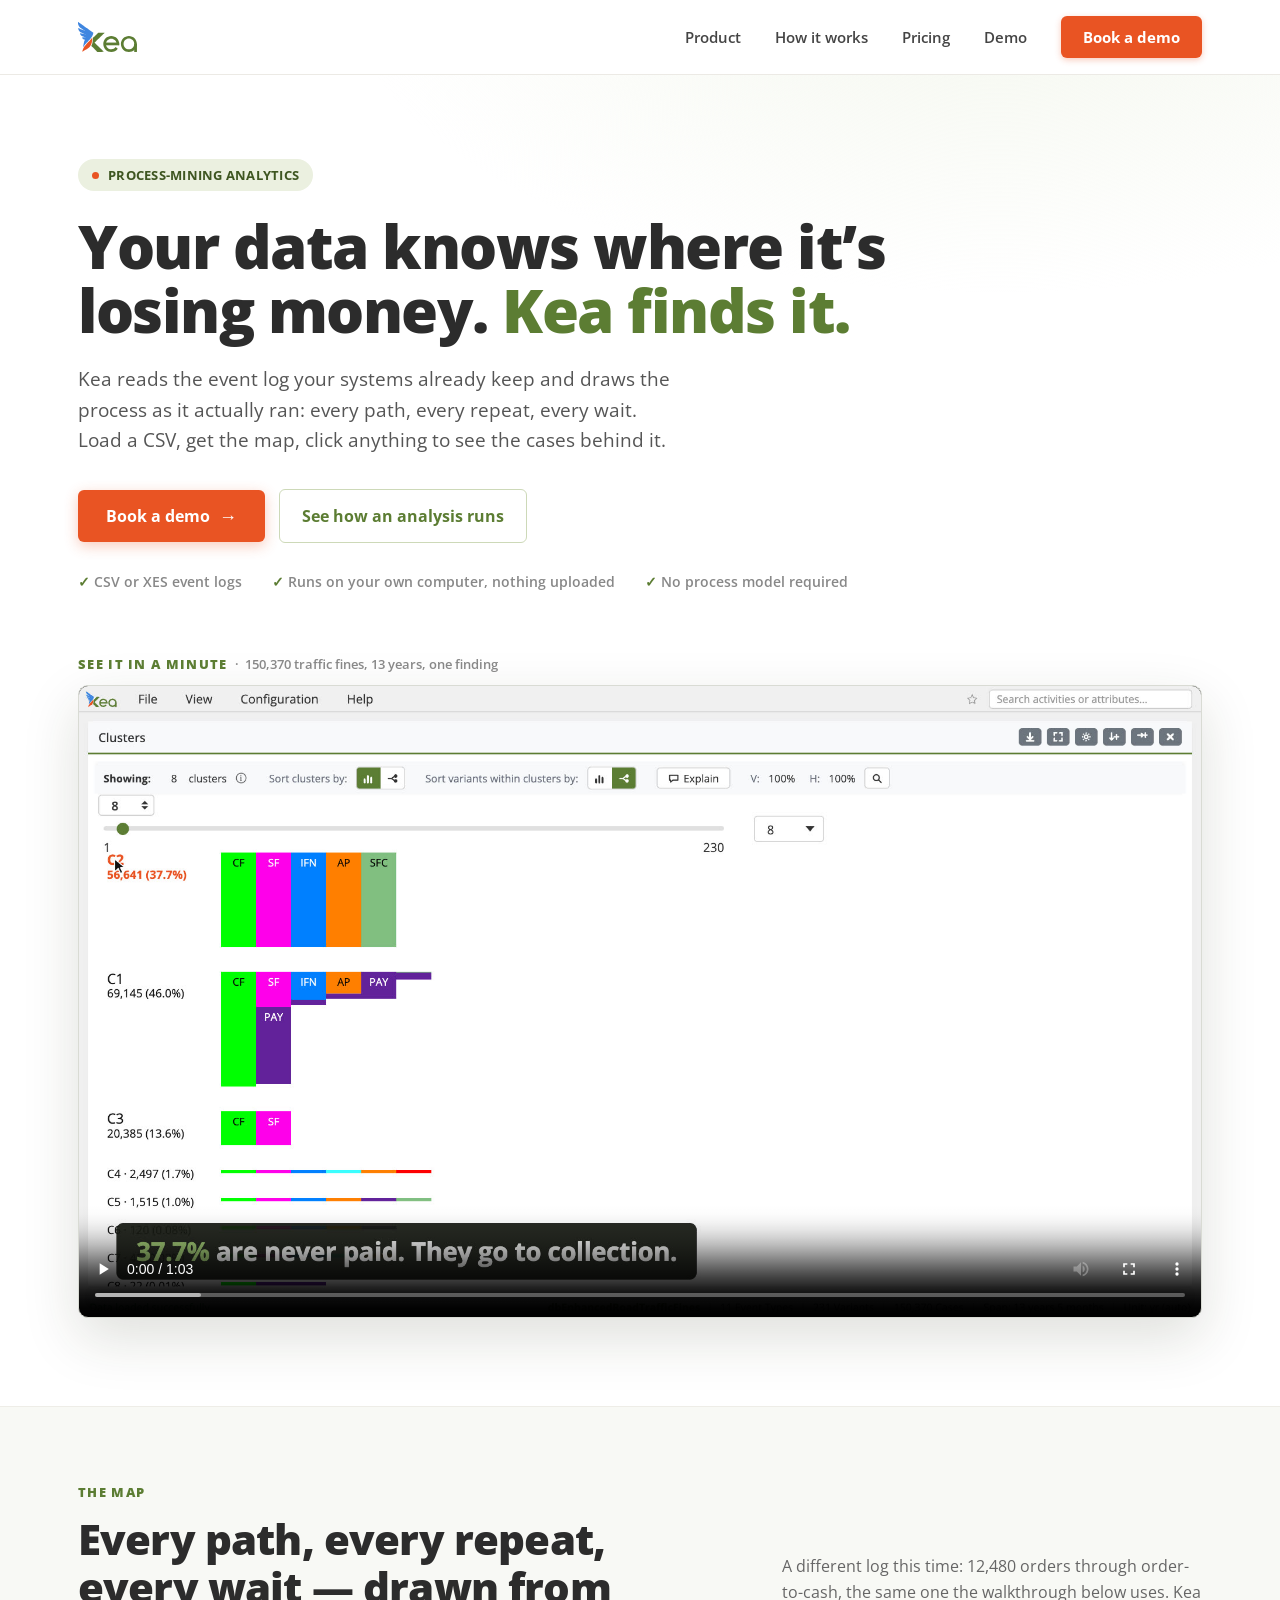
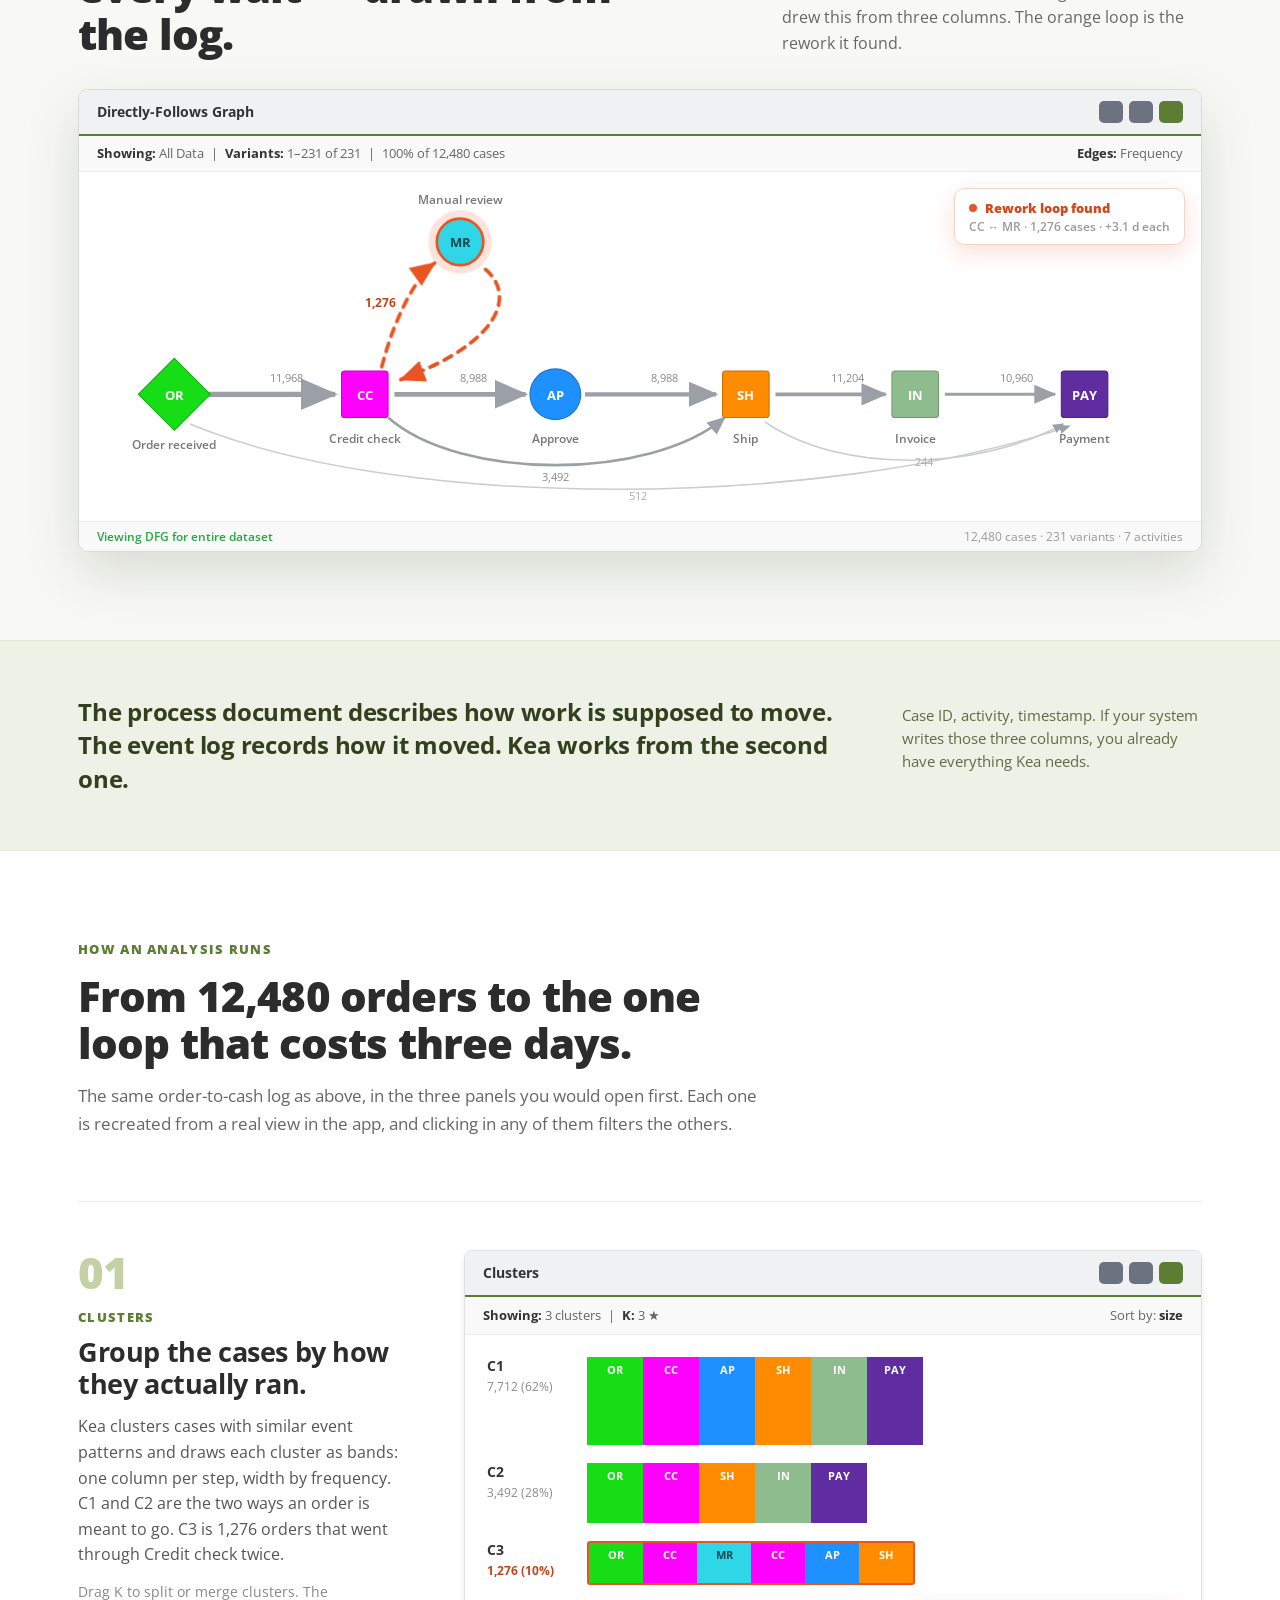
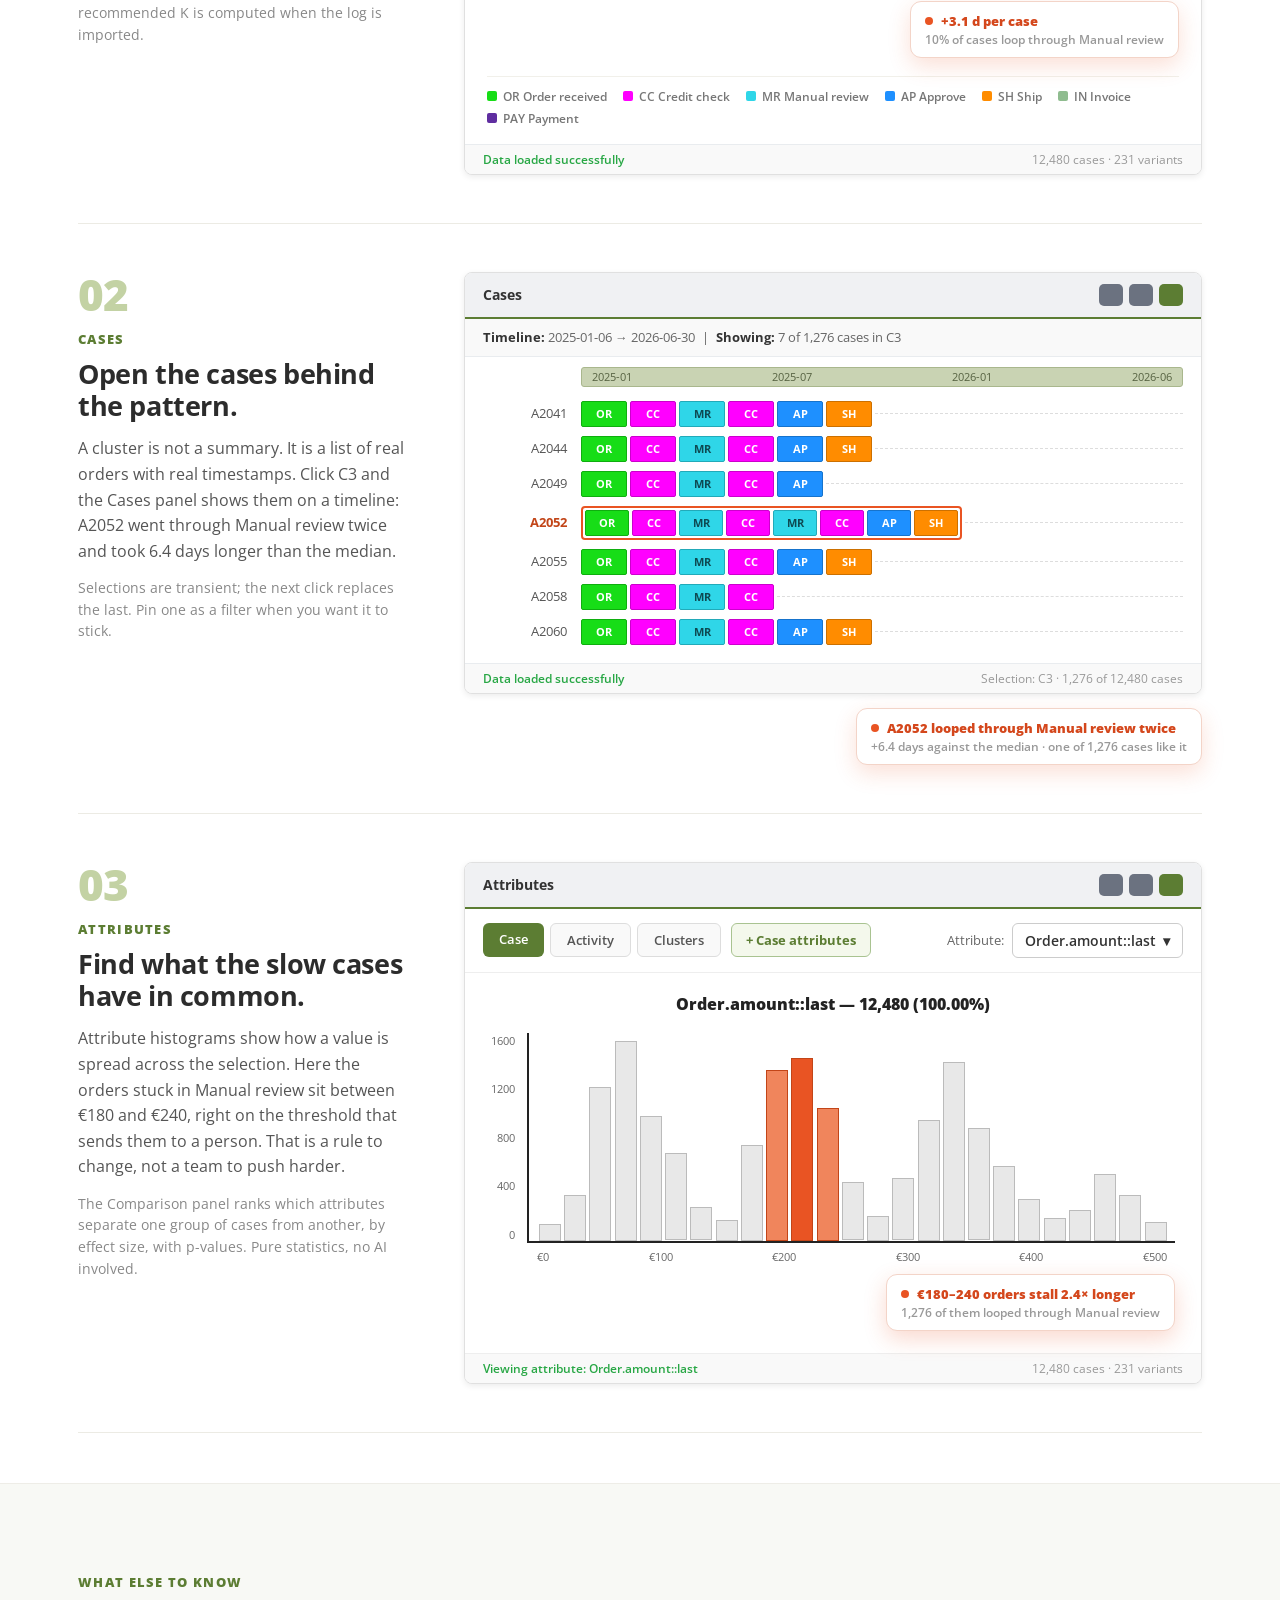
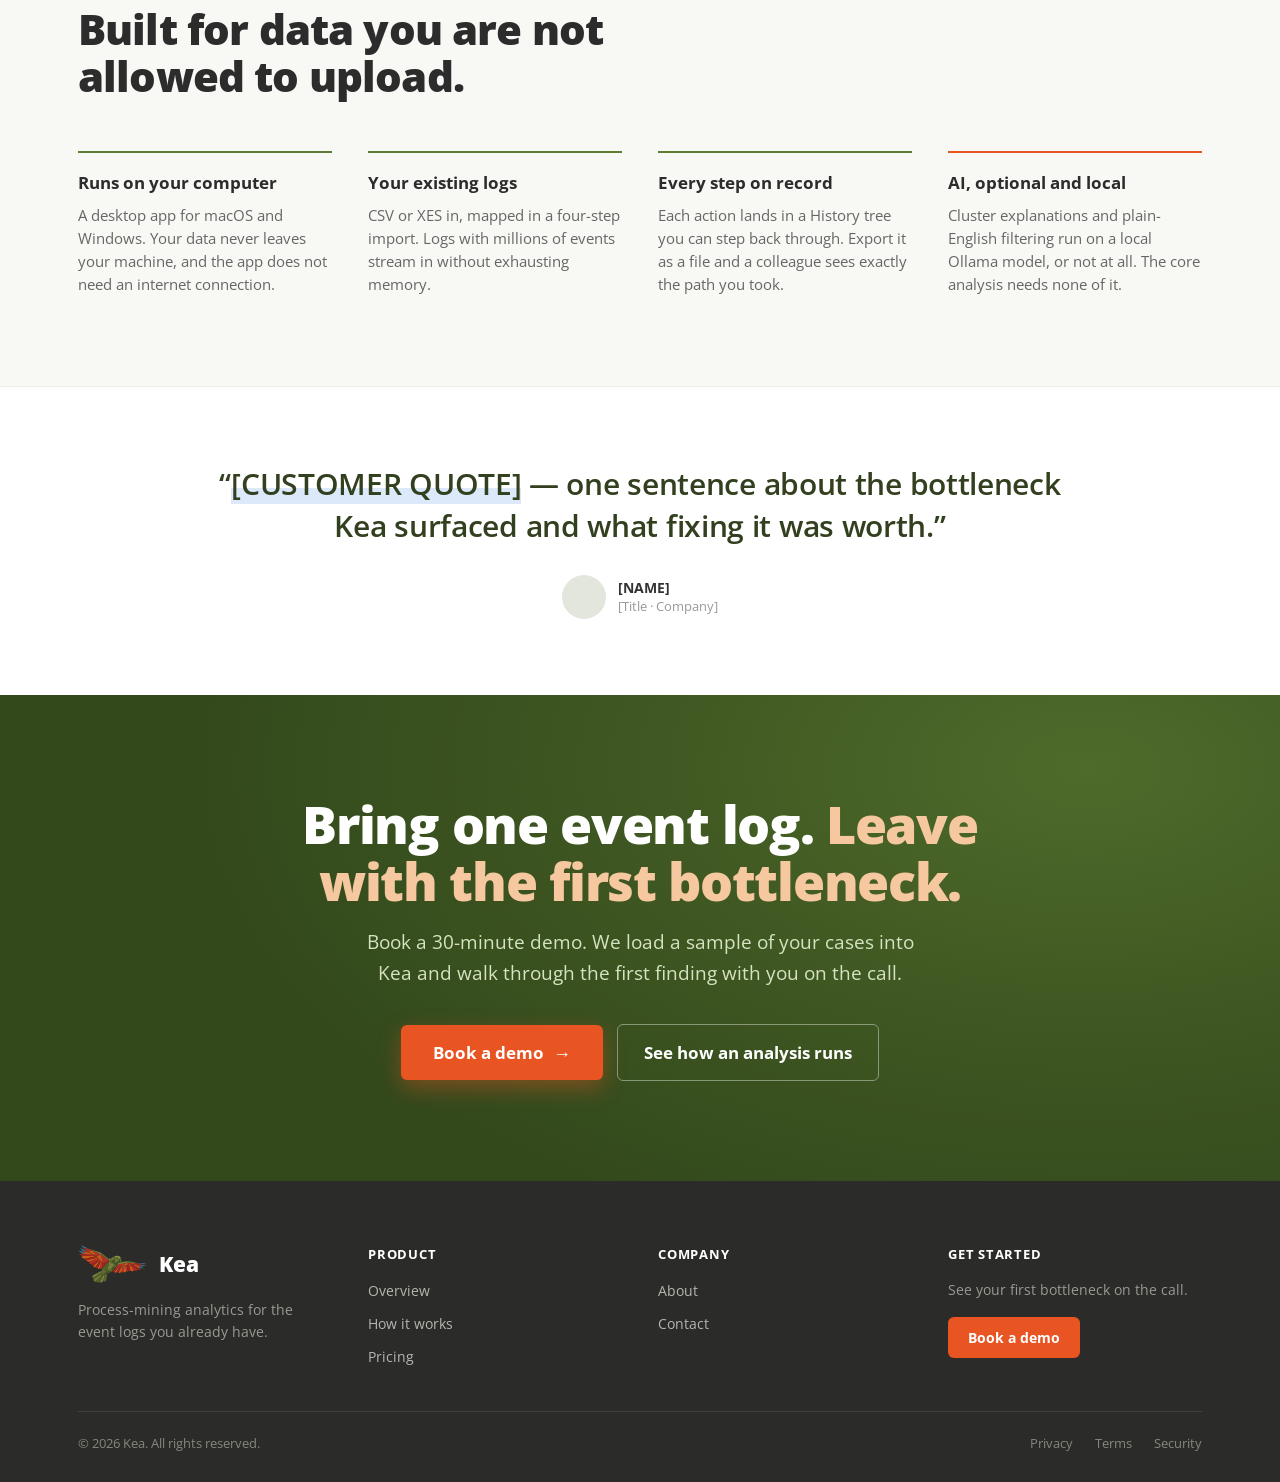
==== commit a3f362f7: "Hero: demo video first, DFG map moves to its own section" ====
--- a/index.html
+++ b/index.html
@@ -158,8 +158,30 @@
         </div>
       </div>
 
-      <!-- Hero app window: Directly-Follows Graph (recreated from the real DFG panel) -->
-      <div style="margin-top:clamp(40px,5vw,64px);position:relative;border:1px solid #d9dbd4;border-radius:10px;box-shadow:0 20px 55px rgba(40,50,20,.15);overflow:hidden;background:#fff;">
+      <!-- Hero app window: the 63.5 s product demo (video/kea-demo-v3.*). Click to play: poster + native controls, nothing preloaded beyond metadata. -->
+      <div id="watch" style="scroll-margin-top:96px;margin-top:clamp(40px,5vw,64px);">
+        <p style="margin:0 0 12px;font-size:13px;font-weight:800;letter-spacing:.1em;color:#5c7d33;">SEE IT IN A MINUTE <span style="font-weight:600;letter-spacing:0;color:#888;">&nbsp;·&nbsp; 150,370 traffic fines, 13 years, one finding</span></p>
+        <div style="border:1px solid #d9dbd4;border-radius:10px;box-shadow:0 20px 55px rgba(40,50,20,.15);overflow:hidden;background:#0c0f08;">
+          <video controls preload="metadata" playsinline poster="video/kea-demo-v3-poster.jpg" style="display:block;width:100%;height:auto;aspect-ratio:16/9;">
+            <source src="video/kea-demo-v3.mp4" type="video/mp4">
+            <source src="video/kea-demo-v3.webm" type="video/webm">
+          </video>
+        </div>
+      </div>
+    </div>
+  </section>
+
+  <!-- ============ THE MAP: Directly-Follows Graph (recreated from the real DFG panel) ============ -->
+  <section id="map" style="scroll-margin-top:80px;background:#f8f9f5;border-top:1px solid #eeede7;">
+    <div style="max-width:1180px;margin:0 auto;padding:clamp(48px,6vw,76px) 28px clamp(54px,7vw,88px);">
+      <div style="display:flex;flex-wrap:wrap;align-items:flex-end;justify-content:space-between;gap:16px 48px;margin-bottom:clamp(22px,3vw,32px);">
+        <div style="max-width:560px;">
+          <p style="margin:0 0 14px;font-size:13px;font-weight:800;letter-spacing:.1em;color:#5c7d33;">THE MAP</p>
+          <h2 style="margin:0;font-size:clamp(28px,3.6vw,42px);line-height:1.12;letter-spacing:-0.02em;font-weight:800;color:#2c2c2c;">Every path, every repeat, every wait — drawn from the log.</h2>
+        </div>
+        <p style="margin:0;flex:0 1 420px;font-size:16px;line-height:1.6;color:#666;">A different log this time: 12,480 orders through order-to-cash, the same one the walkthrough below uses. Kea drew this from three columns. The orange loop is the rework it found.</p>
+      </div>
+      <div style="position:relative;border:1px solid #d9dbd4;border-radius:10px;box-shadow:0 20px 55px rgba(40,50,20,.15);overflow:hidden;background:#fff;">
         <div style="display:flex;align-items:center;justify-content:space-between;padding:11px 18px;border-bottom:2px solid #5c7d33;background:#f0f1f3;">
           <span style="font-size:13.5px;font-weight:700;color:#333;">Directly-Follows Graph</span>
           <span style="display:flex;gap:6px;">
@@ -249,26 +271,6 @@
     </div>
   </section>
 
-  <!-- ============ WATCH THE DEMO ============ -->
-  <!-- The 63.5 s product demo (video/kea-demo-v3.*). Click to play: poster + native controls, nothing preloaded beyond metadata. -->
-  <section id="watch" style="scroll-margin-top:80px;background:#f8f9f5;border-top:1px solid #eeede7;">
-    <div style="max-width:1180px;margin:0 auto;padding:clamp(48px,6vw,76px) 28px clamp(54px,7vw,88px);">
-      <div style="display:flex;flex-wrap:wrap;align-items:flex-end;justify-content:space-between;gap:16px 48px;margin-bottom:clamp(22px,3vw,32px);">
-        <div style="max-width:560px;">
-          <p style="margin:0 0 14px;font-size:13px;font-weight:800;letter-spacing:.1em;color:#5c7d33;">SEE IT IN A MINUTE</p>
-          <h2 style="margin:0;font-size:clamp(28px,3.6vw,42px);line-height:1.12;letter-spacing:-0.02em;font-weight:800;color:#2c2c2c;">One event log. One finding. Sixty seconds.</h2>
-        </div>
-        <p style="margin:0;flex:0 1 420px;font-size:16px;line-height:1.6;color:#666;">150,370 traffic fines over 13 years. Watch Kea group the cases that behave alike, single out the 37.7% that are never paid, and show where they stall.</p>
-      </div>
-      <div style="border:1px solid #d9dbd4;border-radius:10px;box-shadow:0 20px 55px rgba(40,50,20,.15);overflow:hidden;background:#0c0f08;">
-        <video controls preload="metadata" playsinline poster="video/kea-demo-v3-poster.jpg" style="display:block;width:100%;height:auto;aspect-ratio:16/9;">
-          <source src="video/kea-demo-v3.mp4" type="video/mp4">
-          <source src="video/kea-demo-v3.webm" type="video/webm">
-        </video>
-      </div>
-    </div>
-  </section>
-
   <!-- ============ ONE-LINE STRIP ============ -->
   <section style="background:#eef2e6;border-top:1px solid #e3e9d6;border-bottom:1px solid #e3e9d6;">
     <div style="max-width:1180px;margin:0 auto;padding:clamp(36px,4.5vw,54px) 28px;display:flex;flex-wrap:wrap;align-items:baseline;gap:18px 48px;">
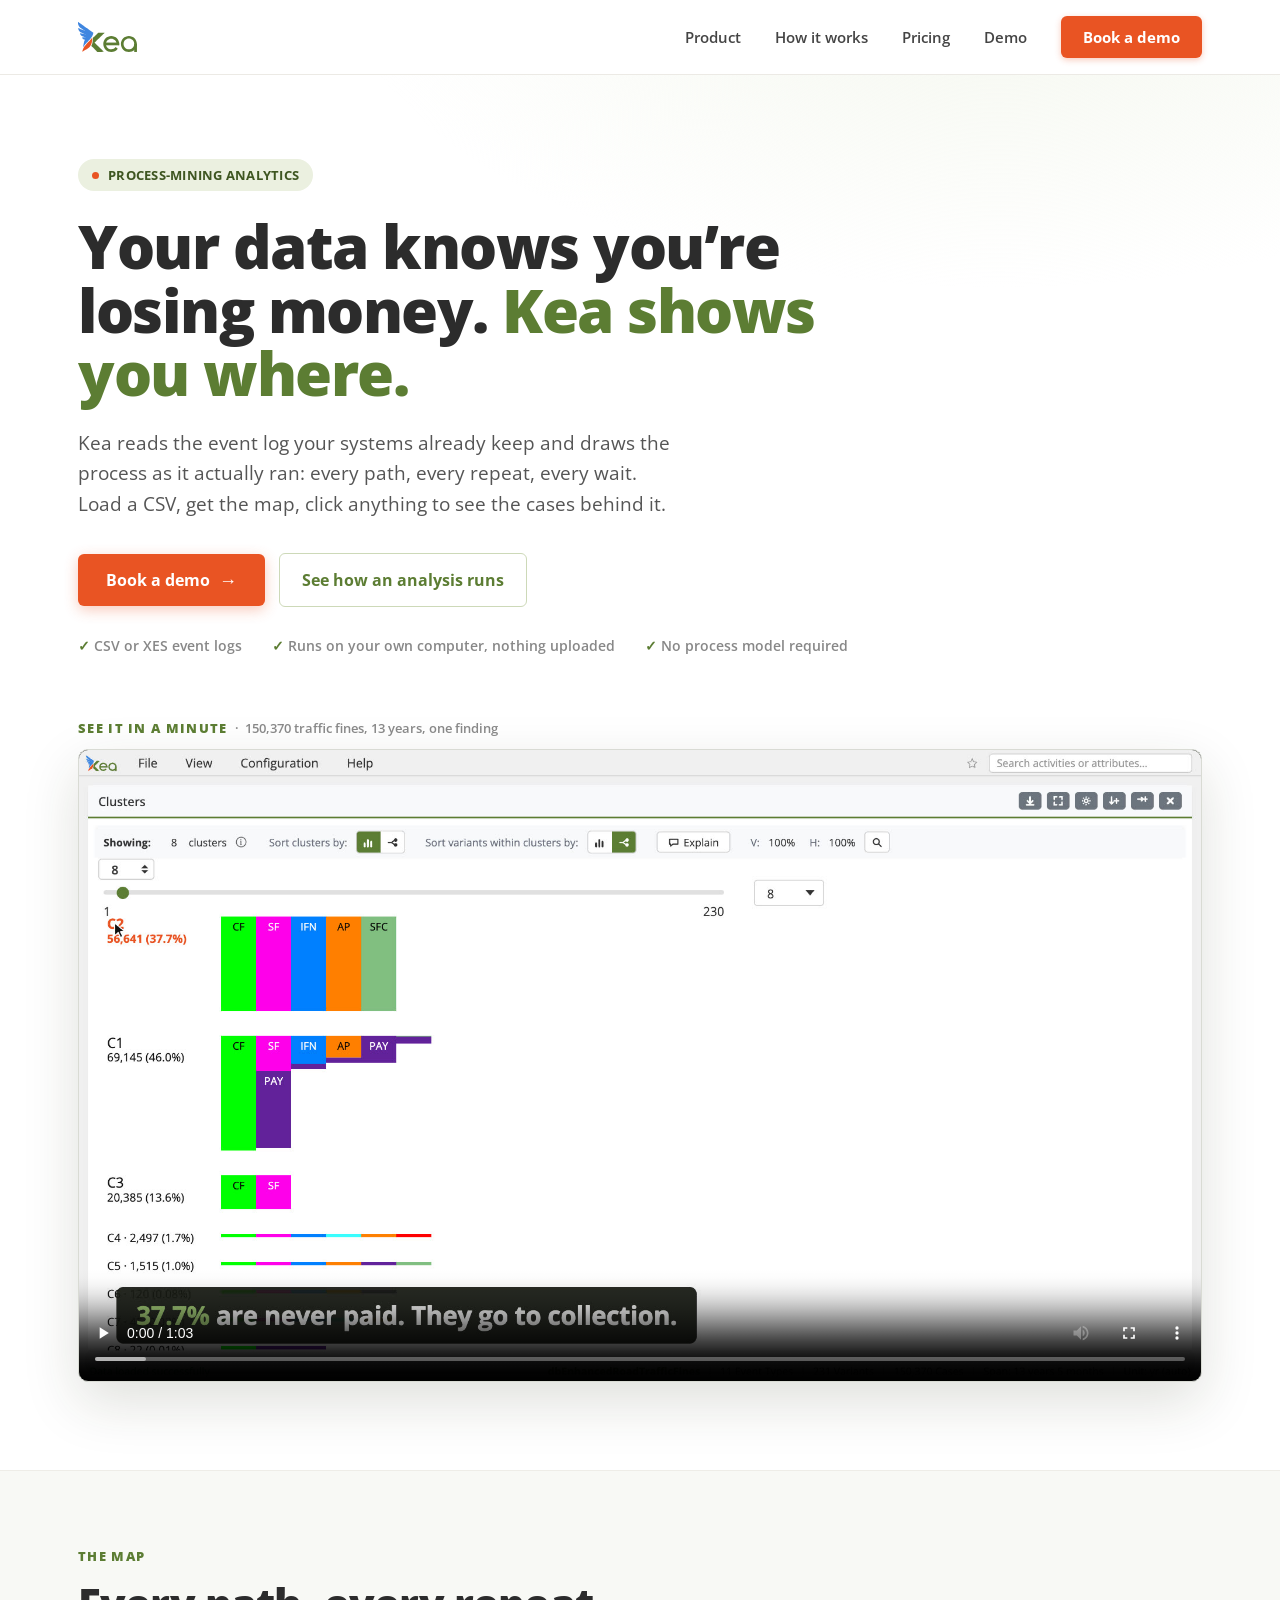
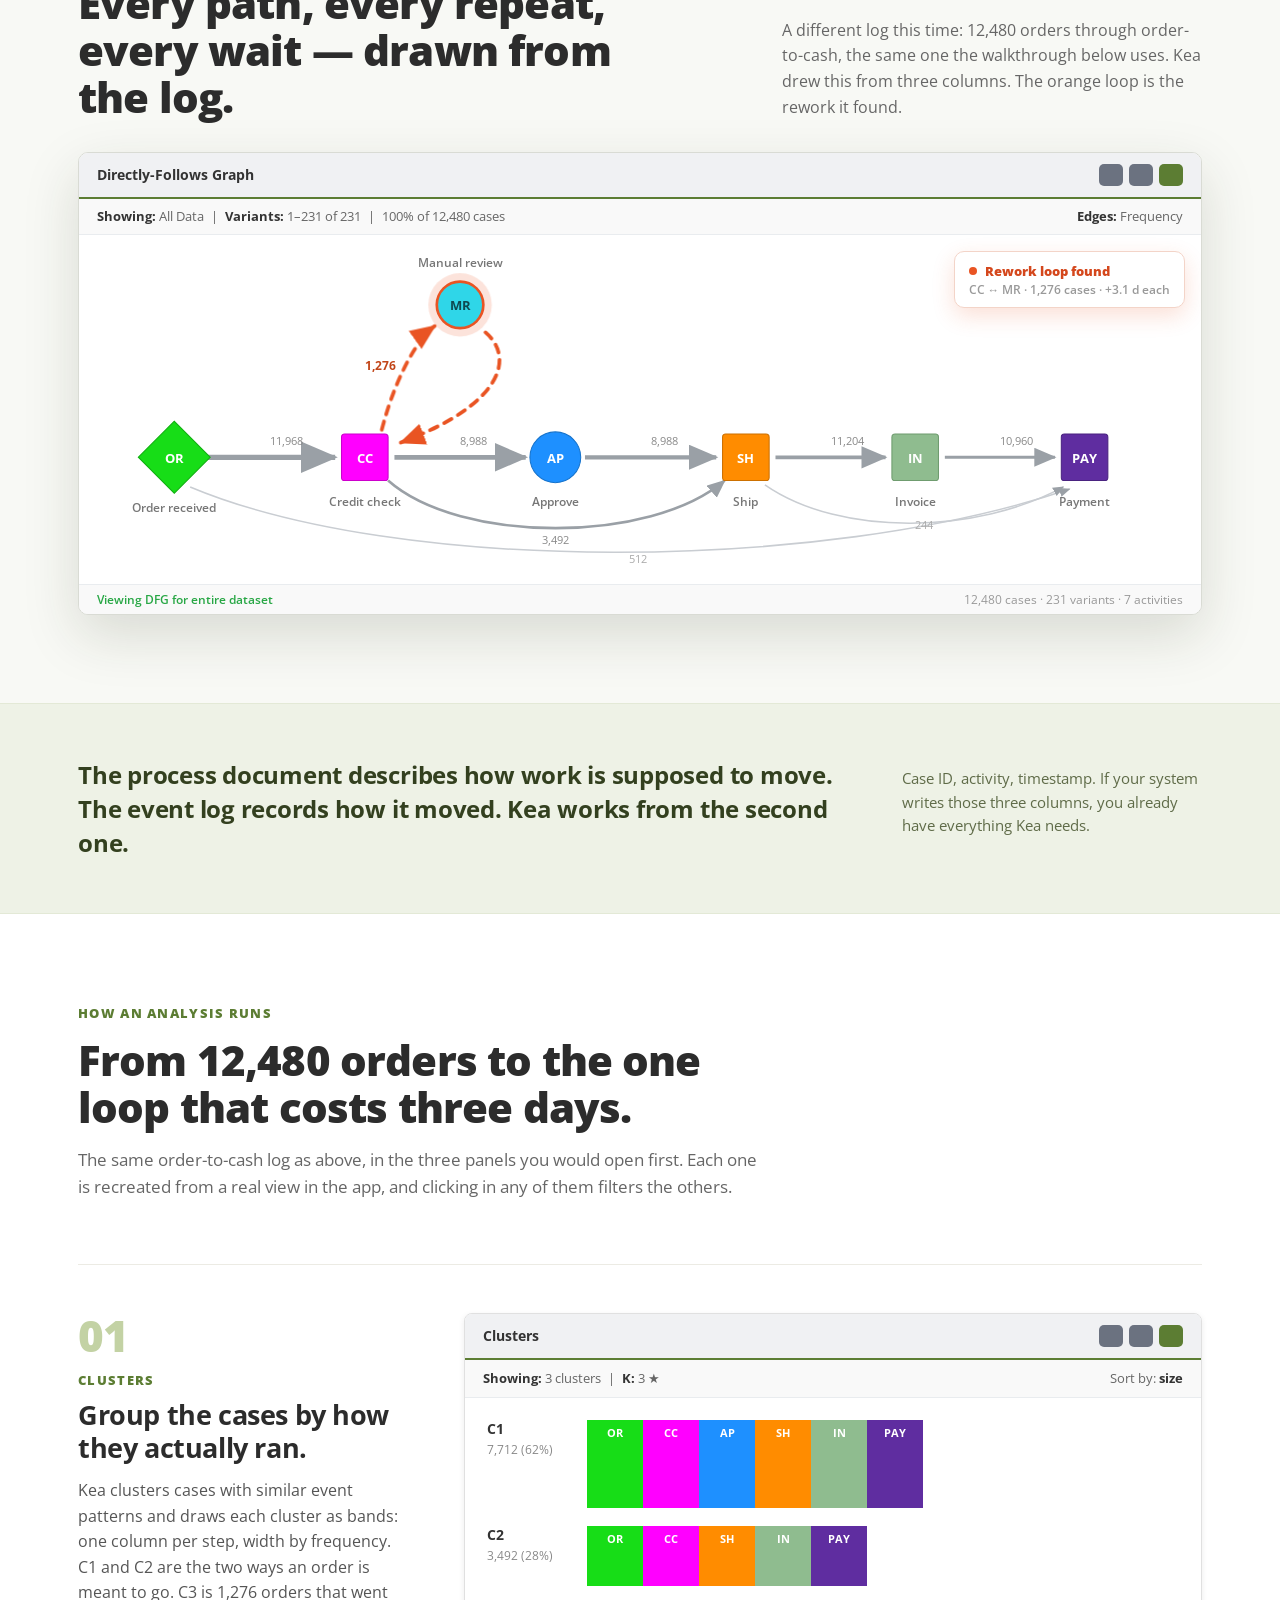
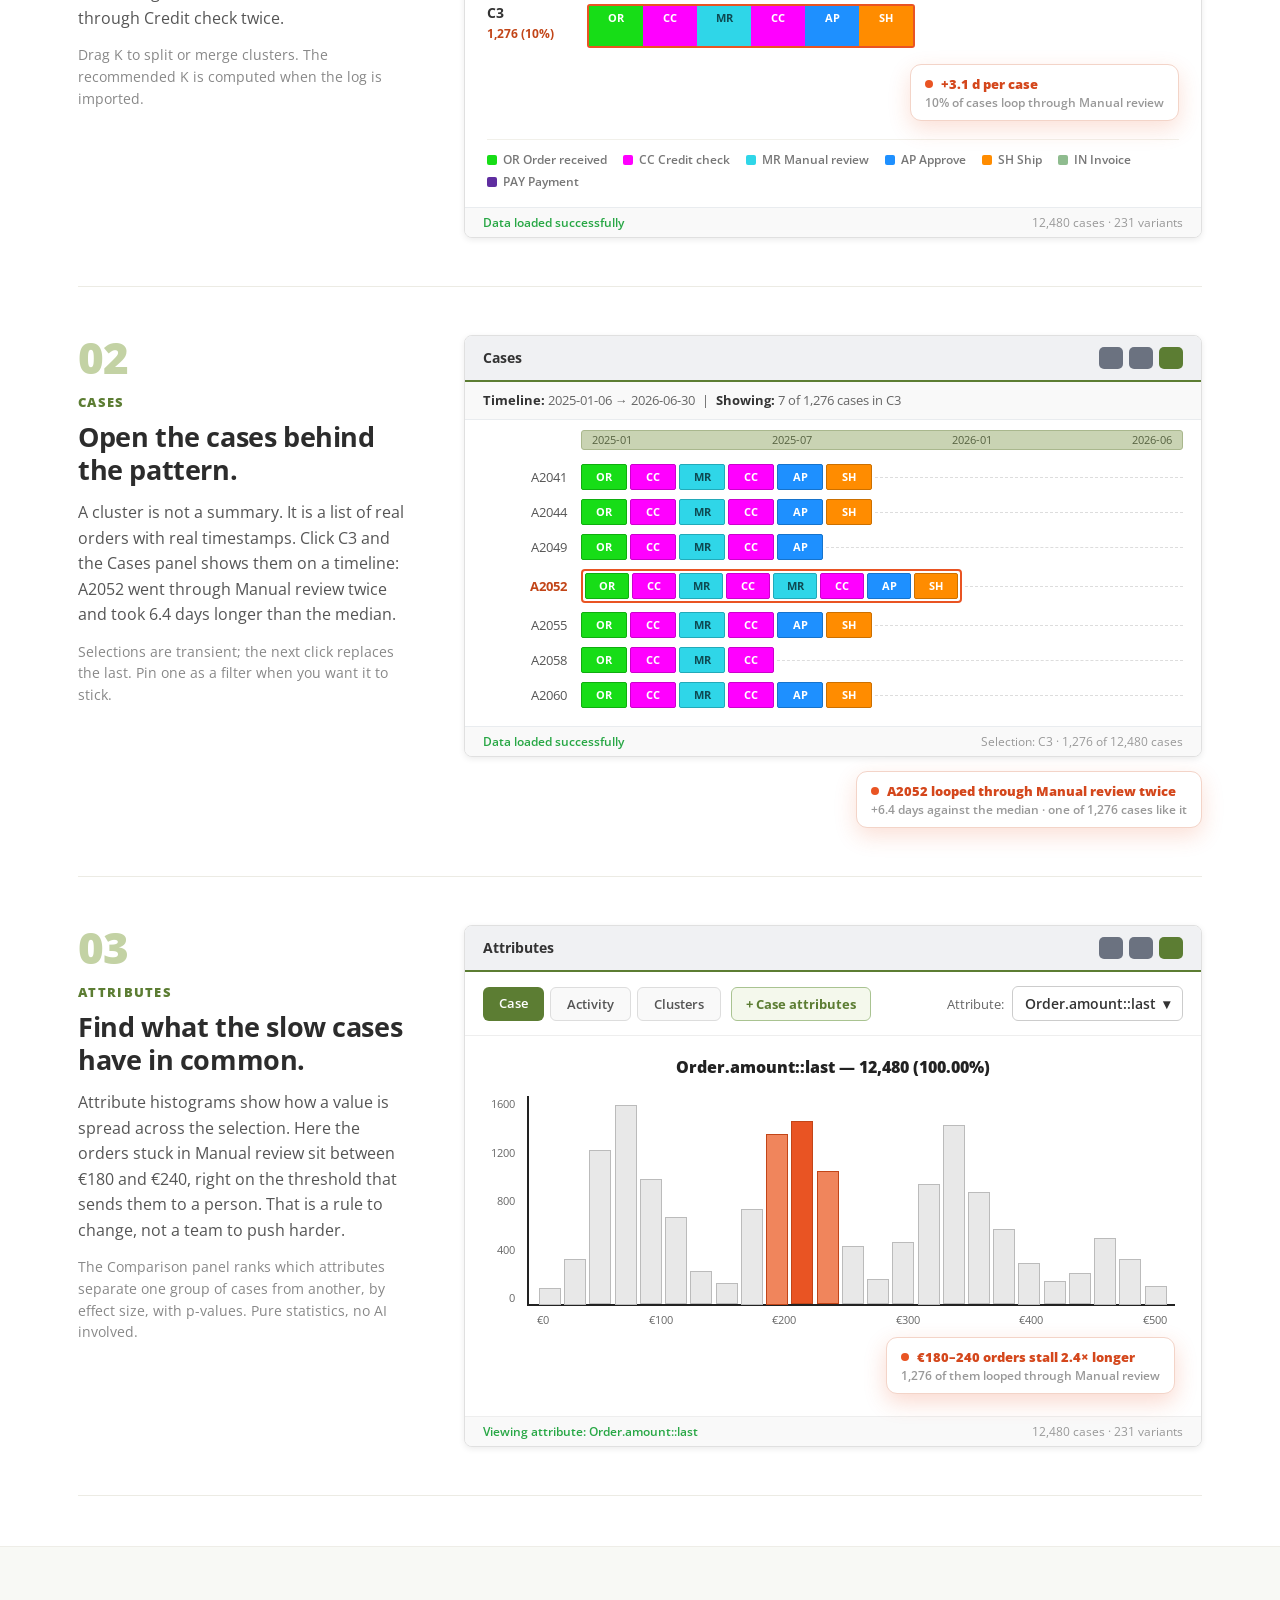
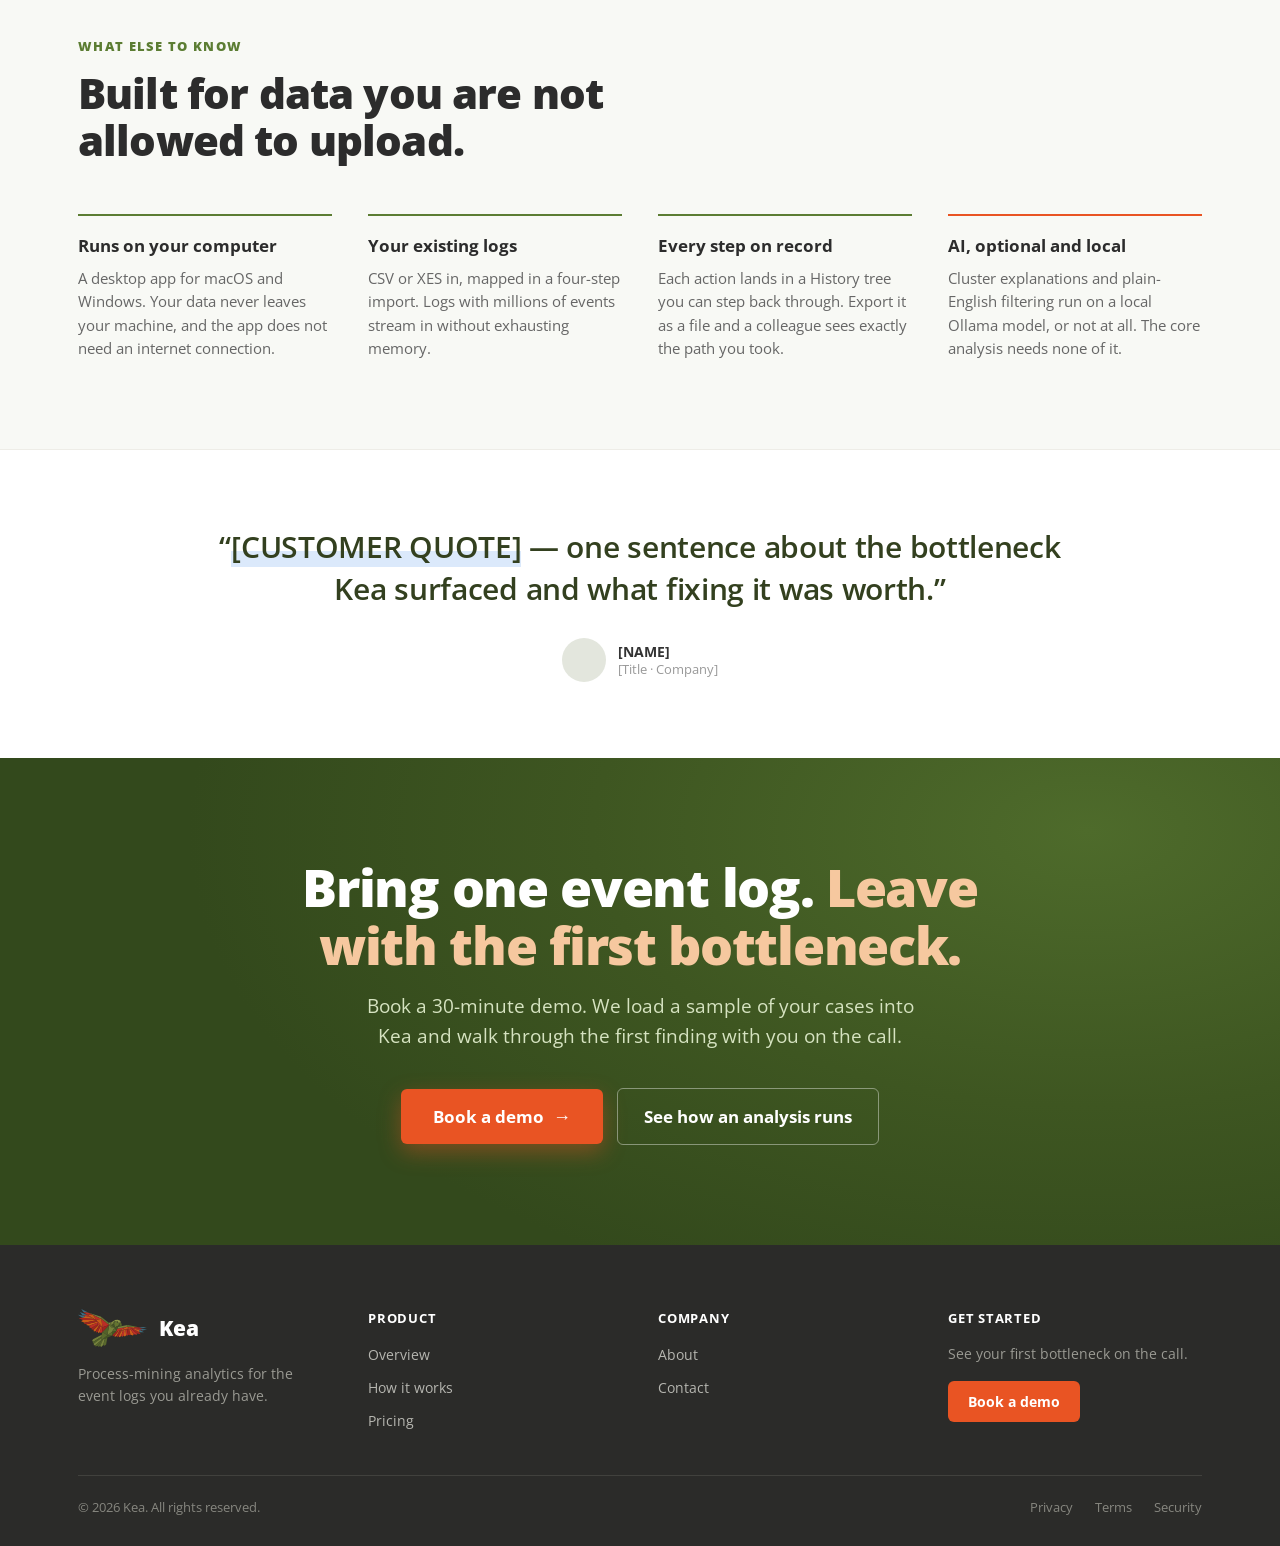
==== commit b2432e78: "New tagline: Kea shows you where; demo video v6" ====
--- a/index.html
+++ b/index.html
@@ -145,7 +145,7 @@
     <div id="product" style="scroll-margin-top:80px;max-width:1180px;margin:0 auto;padding:clamp(48px,7vw,84px) 28px clamp(54px,7vw,88px);">
       <div style="max-width:860px;">
         <span style="display:inline-flex;align-items:center;gap:9px;background:var(--kea-pill-bg);color:var(--kea-pill-fg);font-size:13px;font-weight:700;letter-spacing:.02em;padding:7px 14px;border-radius:999px;margin-bottom:24px;"><span style="width:7px;height:7px;border-radius:50%;background:#e95423;display:inline-block;"></span>PROCESS-MINING ANALYTICS</span>
-        <h1 style="margin:0 0 22px;font-size:clamp(34px,5.2vw,60px);line-height:1.06;letter-spacing:-0.025em;font-weight:800;color:#2c2c2c;">Your data knows where it’s losing money. <span style="color:#5c7d33;">Kea finds it.</span></h1>
+        <h1 style="margin:0 0 22px;font-size:clamp(34px,5.2vw,60px);line-height:1.06;letter-spacing:-0.025em;font-weight:800;color:#2c2c2c;">Your data knows you’re losing money. <span style="color:#5c7d33;">Kea shows you where.</span></h1>
         <p style="margin:0 0 34px;font-size:clamp(16px,1.5vw,19px);line-height:1.6;color:#555;max-width:600px;">Kea reads the event log your systems already keep and draws the process as it actually ran: every path, every repeat, every wait. Load a CSV, get the map, click anything to see the cases behind it.</p>
         <div style="display:flex;flex-wrap:wrap;gap:14px;align-items:center;">
           <a class="btn-cta btn-cta-lift" href="#demo" style="display:inline-flex;align-items:center;gap:9px;background:var(--kea-cta-bg);color:#fff;font-size:16px;font-weight:700;padding:15px 28px;border-radius:var(--kea-radius);box-shadow:0 4px 14px var(--kea-cta-shadow);">Book a demo <span style="font-size:18px;line-height:1;">→</span></a>
@@ -158,13 +158,13 @@
         </div>
       </div>
 
-      <!-- Hero app window: the 63.5 s product demo (video/kea-demo-v3.*). Click to play: poster + native controls, nothing preloaded beyond metadata. -->
+      <!-- Hero app window: the 63.5 s product demo (video/kea-demo-v6.*). Click to play: poster + native controls, nothing preloaded beyond metadata. -->
       <div id="watch" style="scroll-margin-top:96px;margin-top:clamp(40px,5vw,64px);">
         <p style="margin:0 0 12px;font-size:13px;font-weight:800;letter-spacing:.1em;color:#5c7d33;">SEE IT IN A MINUTE <span style="font-weight:600;letter-spacing:0;color:#888;">&nbsp;·&nbsp; 150,370 traffic fines, 13 years, one finding</span></p>
         <div style="border:1px solid #d9dbd4;border-radius:10px;box-shadow:0 20px 55px rgba(40,50,20,.15);overflow:hidden;background:#0c0f08;">
-          <video controls preload="metadata" playsinline poster="video/kea-demo-v3-poster.jpg" style="display:block;width:100%;height:auto;aspect-ratio:16/9;">
-            <source src="video/kea-demo-v3.mp4" type="video/mp4">
-            <source src="video/kea-demo-v3.webm" type="video/webm">
+          <video controls preload="metadata" playsinline poster="video/kea-demo-v6-poster.jpg" style="display:block;width:100%;height:auto;aspect-ratio:16/9;">
+            <source src="video/kea-demo-v6.mp4" type="video/mp4">
+            <source src="video/kea-demo-v6.webm" type="video/webm">
           </video>
         </div>
       </div>
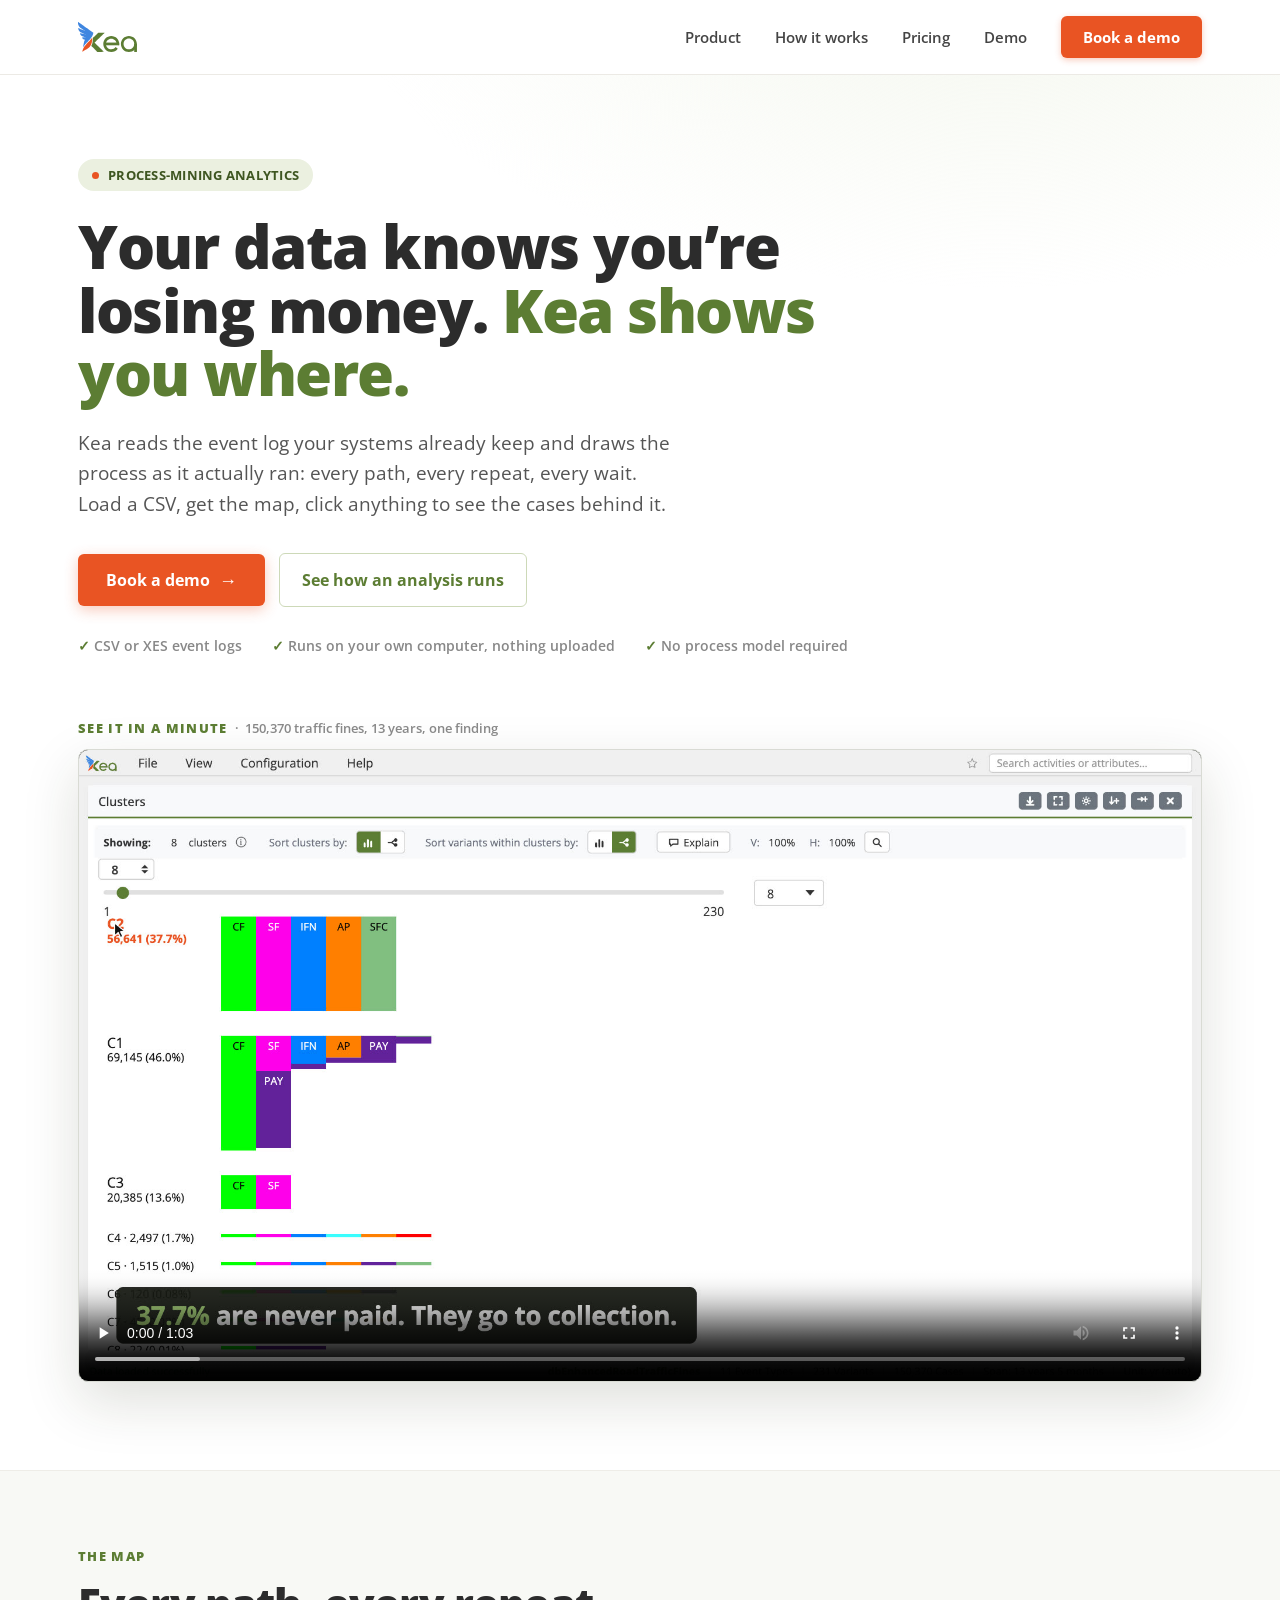
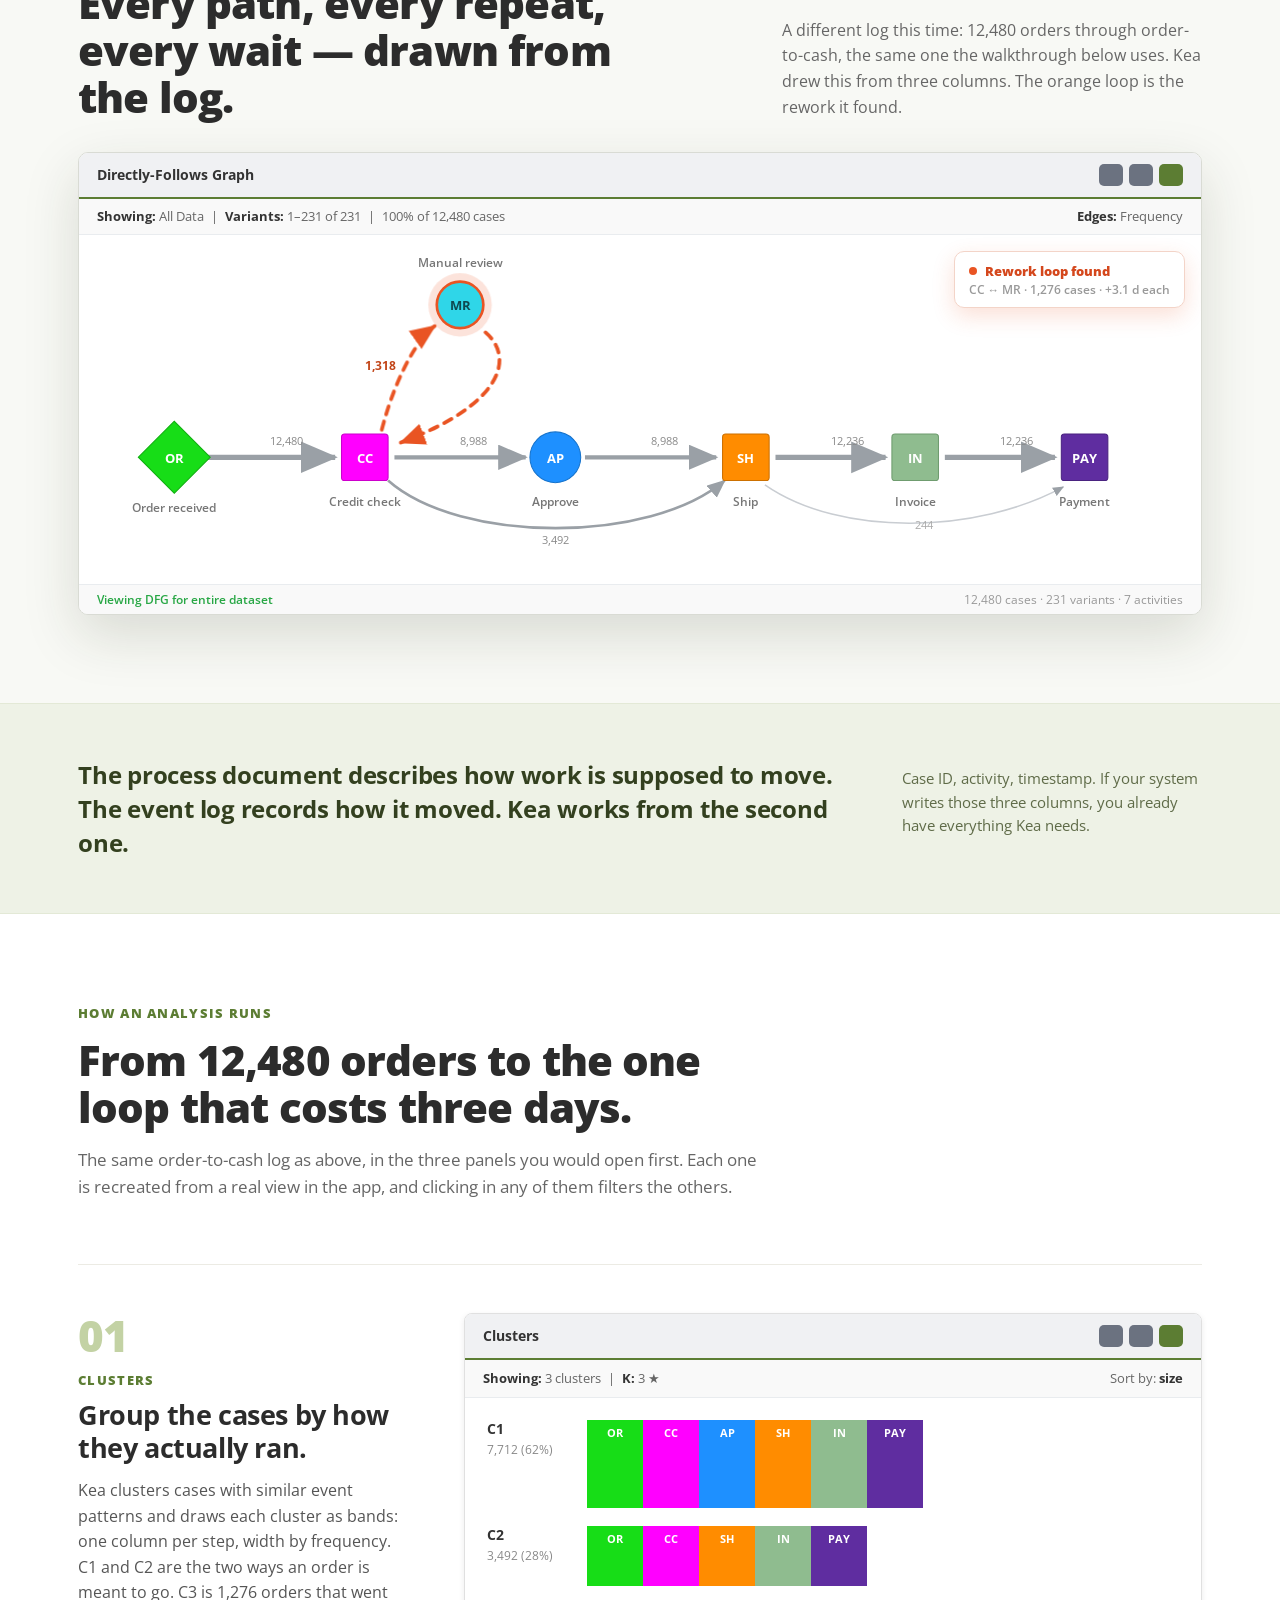
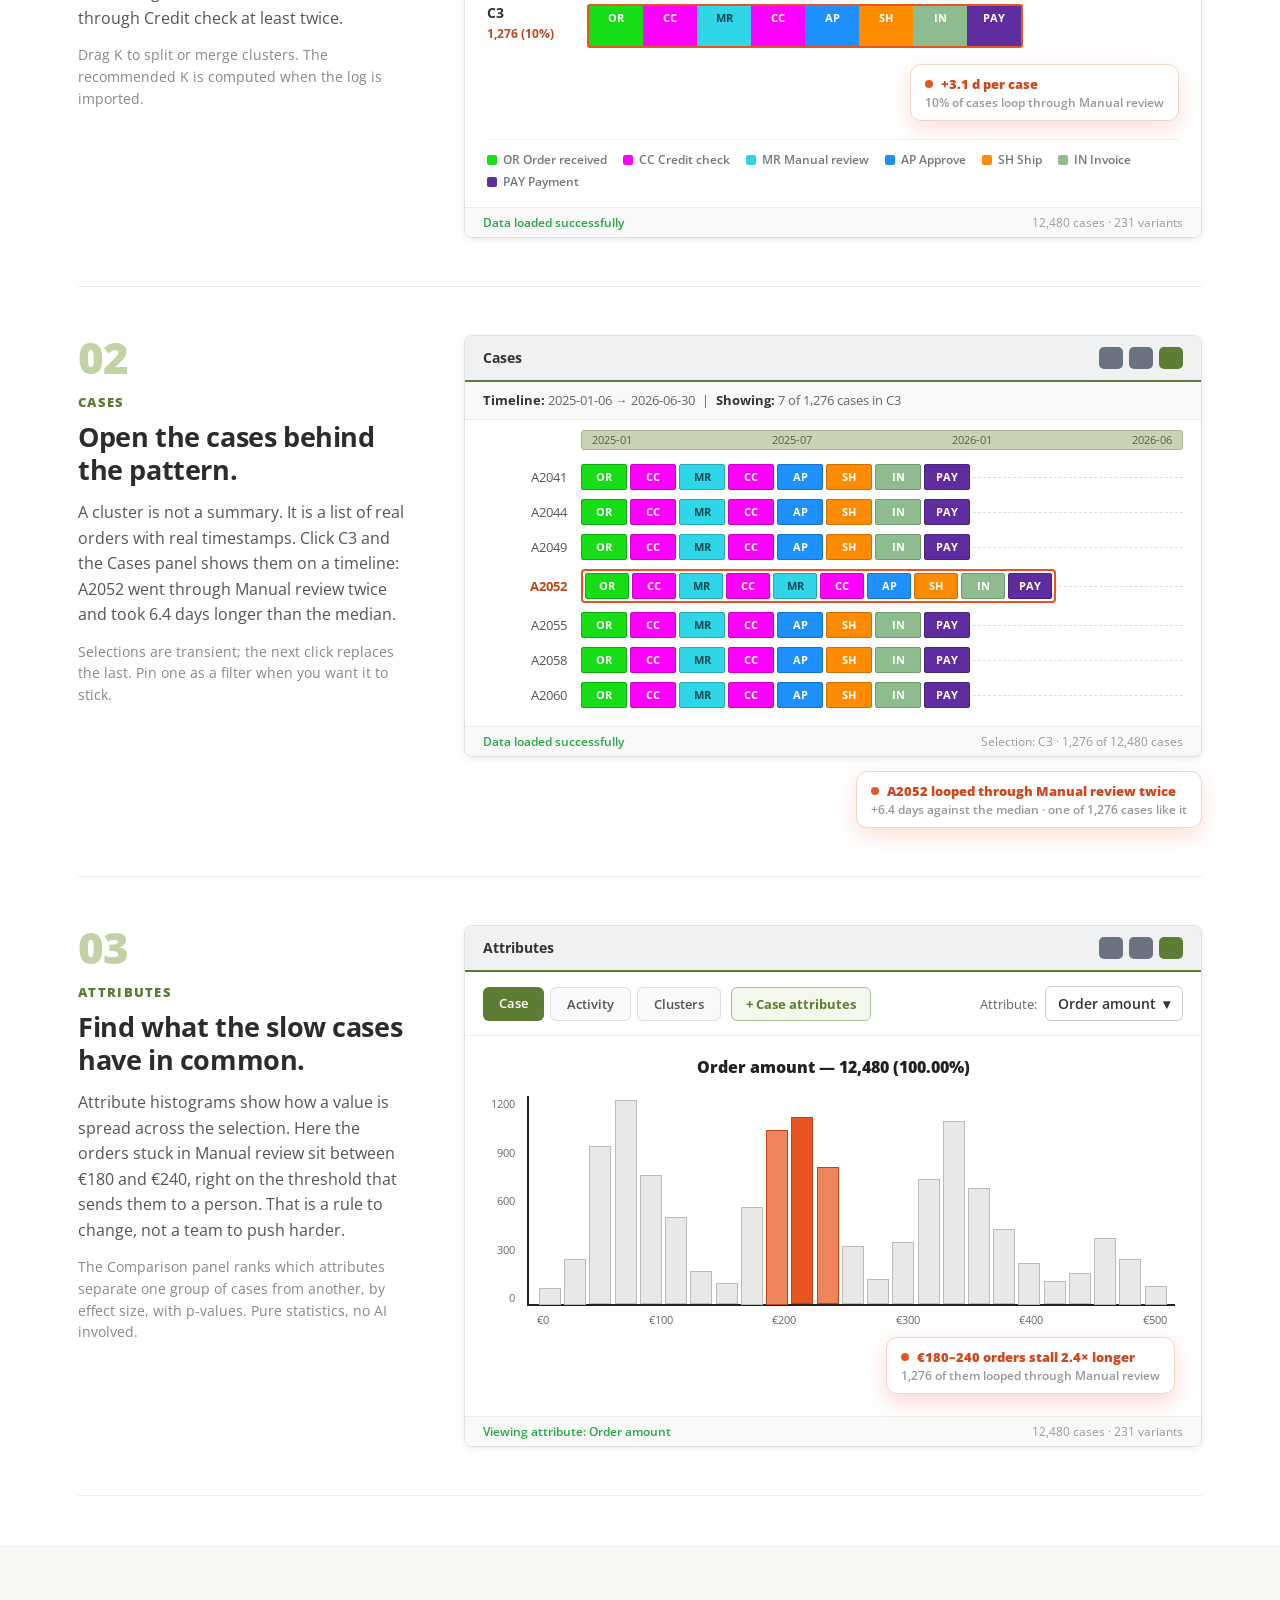
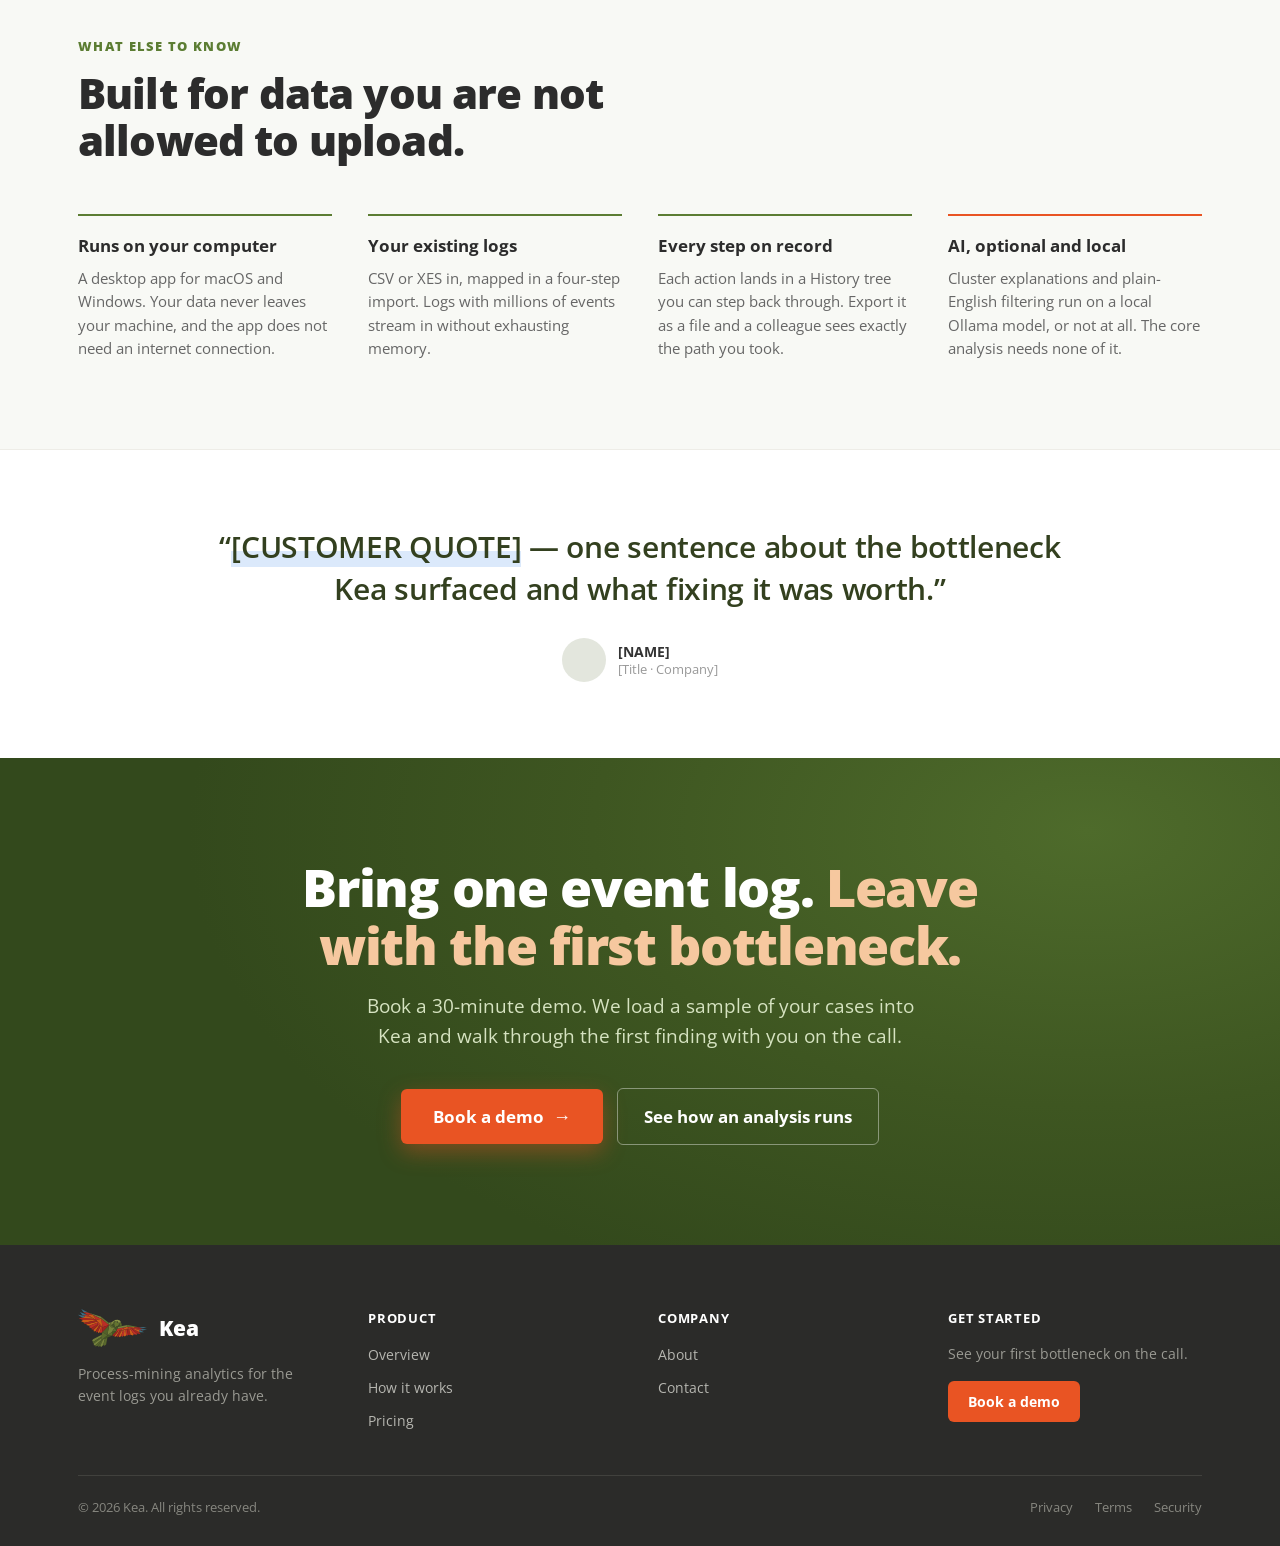
==== commit f762835f: "Reconcile panel numbers (DFG, clusters, cases, histogram); rename attribute to Order amount" ====
--- a/index.html
+++ b/index.html
@@ -202,24 +202,22 @@
               <marker id="do" markerWidth="8" markerHeight="8" refX="6.5" refY="3" orient="auto"><path d="M0,0 L7,3 L0,6 Z" fill="#e95423"></path></marker>
             </defs>
             <path d="M118,210 L242,210" fill="none" stroke="#9aa0a6" stroke-width="5" marker-end="url(#dg)" stroke-dasharray="400" stroke-dashoffset="400" style="animation:keadraw .6s .1s ease-out both;"></path>
-            <path d="M298,210 L422,210" fill="none" stroke="#9aa0a6" stroke-width="4.5" marker-end="url(#dg)" stroke-dasharray="400" stroke-dashoffset="400" style="animation:keadraw .6s .35s ease-out both;"></path>
+            <path d="M298,210 L422,210" fill="none" stroke="#9aa0a6" stroke-width="4" marker-end="url(#dg)" stroke-dasharray="400" stroke-dashoffset="400" style="animation:keadraw .6s .35s ease-out both;"></path>
             <path d="M478,210 L602,210" fill="none" stroke="#9aa0a6" stroke-width="4" marker-end="url(#dg)" stroke-dasharray="400" stroke-dashoffset="400" style="animation:keadraw .6s .6s ease-out both;"></path>
-            <path d="M658,210 L762,210" fill="none" stroke="#9aa0a6" stroke-width="3.5" marker-end="url(#dg)" stroke-dasharray="400" stroke-dashoffset="400" style="animation:keadraw .6s .85s ease-out both;"></path>
-            <path d="M818,210 L922,210" fill="none" stroke="#9aa0a6" stroke-width="3" marker-end="url(#dg)" stroke-dasharray="400" stroke-dashoffset="400" style="animation:keadraw .6s 1.1s ease-out both;"></path>
-            <path d="M105,238 C300,320 700,320 936,240" fill="none" stroke="#c9cdd2" stroke-width="1.5" marker-end="url(#dg)" stroke-dasharray="1200" stroke-dashoffset="1200" style="animation:keadraw 1.2s 1.3s ease-out both;"></path>
+            <path d="M658,210 L762,210" fill="none" stroke="#9aa0a6" stroke-width="5" marker-end="url(#dg)" stroke-dasharray="400" stroke-dashoffset="400" style="animation:keadraw .6s .85s ease-out both;"></path>
+            <path d="M818,210 L922,210" fill="none" stroke="#9aa0a6" stroke-width="5" marker-end="url(#dg)" stroke-dasharray="400" stroke-dashoffset="400" style="animation:keadraw .6s 1.1s ease-out both;"></path>
             <path d="M648,236 C720,286 850,282 930,238" fill="none" stroke="#c9cdd2" stroke-width="1.5" marker-end="url(#dg)" stroke-dasharray="600" stroke-dashoffset="600" style="animation:keadraw .9s 1.5s ease-out both;"></path>
             <path class="kea-loop" d="M286,184 C300,130 322,96 336,86" fill="none" stroke="#e95423" stroke-width="3.5" stroke-linecap="round" marker-end="url(#do)" stroke-dasharray="8 7" style="animation:keafade .5s 1.7s both, keaflow 1.2s linear infinite;"></path>
             <path class="kea-loop" d="M384,92 C412,116 400,160 304,196" fill="none" stroke="#e95423" stroke-width="3.5" stroke-linecap="round" marker-end="url(#do)" stroke-dasharray="8 7" style="animation:keafade .5s 1.8s both, keaflow 1.4s linear infinite;"></path>
             <path d="M292,232 C360,292 540,292 610,232" fill="none" stroke="#9aa0a6" stroke-width="2.5" marker-end="url(#dg)" stroke-dasharray="600" stroke-dashoffset="600" style="animation:keadraw .9s 1.2s ease-out both;"></path>
-            <text x="180" y="198" font-family="Open Sans, sans-serif" font-size="10.5" fill="#888">11,968</text>
+            <text x="180" y="198" font-family="Open Sans, sans-serif" font-size="10.5" fill="#888">12,480</text>
             <text x="360" y="198" font-family="Open Sans, sans-serif" font-size="10.5" fill="#888">8,988</text>
             <text x="540" y="198" font-family="Open Sans, sans-serif" font-size="10.5" fill="#888">8,988</text>
-            <text x="710" y="198" font-family="Open Sans, sans-serif" font-size="10.5" fill="#888">11,204</text>
-            <text x="870" y="198" font-family="Open Sans, sans-serif" font-size="10.5" fill="#888">10,960</text>
+            <text x="710" y="198" font-family="Open Sans, sans-serif" font-size="10.5" fill="#888">12,236</text>
+            <text x="870" y="198" font-family="Open Sans, sans-serif" font-size="10.5" fill="#888">12,236</text>
             <text x="450" y="292" text-anchor="middle" font-family="Open Sans, sans-serif" font-size="10.5" fill="#888">3,492</text>
-            <text x="520" y="310" font-family="Open Sans, sans-serif" font-size="10.5" fill="#aaa">512</text>
             <text x="790" y="278" font-family="Open Sans, sans-serif" font-size="10.5" fill="#aaa">244</text>
-            <text x="270" y="128" font-family="Open Sans, sans-serif" font-size="11" font-weight="700" fill="#c24518">1,276</text>
+            <text x="270" y="128" font-family="Open Sans, sans-serif" font-size="11" font-weight="700" fill="#c24518">1,318</text>
             <g style="transform-box:fill-box;transform-origin:center;animation:keapop .45s .05s cubic-bezier(.34,1.56,.64,1) both;">
               <rect x="66" y="186" width="48" height="48" fill="#17dd17" stroke="#0fae0f" transform="rotate(45 90 210)"></rect>
               <text x="90" y="215" text-anchor="middle" font-family="Open Sans, sans-serif" font-size="12" font-weight="700" fill="#fff">OR</text>
@@ -294,7 +292,7 @@
           <p style="margin:0 0 14px;font-size:44px;font-weight:800;line-height:1;color:#c3d2a4;letter-spacing:-0.03em;">01</p>
           <p style="margin:0 0 10px;font-size:13px;font-weight:800;letter-spacing:.1em;color:#5c7d33;">CLUSTERS</p>
           <h3 style="margin:0 0 14px;font-size:clamp(22px,2.2vw,27px);line-height:1.2;letter-spacing:-0.015em;font-weight:700;color:#2c2c2c;">Group the cases by how they actually ran.</h3>
-          <p style="margin:0 0 14px;font-size:15.5px;line-height:1.65;color:#555;">Kea clusters cases with similar event patterns and draws each cluster as bands: one column per step, width by frequency. C1 and C2 are the two ways an order is meant to go. C3 is 1,276 orders that went through Credit check twice.</p>
+          <p style="margin:0 0 14px;font-size:15.5px;line-height:1.65;color:#555;">Kea clusters cases with similar event patterns and draws each cluster as bands: one column per step, width by frequency. C1 and C2 are the two ways an order is meant to go. C3 is 1,276 orders that went through Credit check at least twice.</p>
           <p style="margin:0;font-size:13.5px;line-height:1.6;color:#888;">Drag K to split or merge clusters. The recommended K is computed when the log is imported.</p>
         </div>
         <div>
@@ -344,6 +342,8 @@
                     <span style="width:54px;height:40px;background:#ff00ff;transform-origin:left;animation:keaband .5s .36s ease-out both;text-align:center;padding-top:4px;font-size:11px;font-weight:700;color:#fff;">CC</span>
                     <span style="width:54px;height:40px;background:#1e90ff;transform-origin:left;animation:keaband .5s .43s ease-out both;text-align:center;padding-top:4px;font-size:11px;font-weight:700;color:#fff;">AP</span>
                     <span style="width:54px;height:40px;background:#ff8c00;transform-origin:left;animation:keaband .5s .5s ease-out both;text-align:center;padding-top:4px;font-size:11px;font-weight:700;color:#fff;">SH</span>
+                    <span style="width:54px;height:40px;background:#8fbc8f;transform-origin:left;animation:keaband .5s .57s ease-out both;text-align:center;padding-top:4px;font-size:11px;font-weight:700;color:#fff;">IN</span>
+                    <span style="width:54px;height:40px;background:#5f2da0;transform-origin:left;animation:keaband .5s .64s ease-out both;text-align:center;padding-top:4px;font-size:11px;font-weight:700;color:#fff;">PAY</span>
                   </span>
                 </div>
               </div>
@@ -408,6 +408,8 @@
                       <span style="width:46px;height:26px;background:#ff00ff;border:1px solid #cc00cc;border-radius:2px;text-align:center;line-height:24px;font-size:10.5px;font-weight:700;color:#fff;transform-origin:left;animation:keachip .25s .28s ease-out both;">CC</span>
                       <span style="width:46px;height:26px;background:#1e90ff;border:1px solid #1673cc;border-radius:2px;text-align:center;line-height:24px;font-size:10.5px;font-weight:700;color:#fff;transform-origin:left;animation:keachip .25s .34s ease-out both;">AP</span>
                       <span style="width:46px;height:26px;background:#ff8c00;border:1px solid #cc7000;border-radius:2px;text-align:center;line-height:24px;font-size:10.5px;font-weight:700;color:#fff;transform-origin:left;animation:keachip .25s .4s ease-out both;">SH</span>
+                      <span style="width:46px;height:26px;background:#8fbc8f;border:1px solid #6f9c6f;border-radius:2px;text-align:center;line-height:24px;font-size:10.5px;font-weight:700;color:#fff;transform-origin:left;animation:keachip .25s .46s ease-out both;">IN</span>
+                      <span style="width:46px;height:26px;background:#5f2da0;border:1px solid #4a2380;border-radius:2px;text-align:center;line-height:24px;font-size:10.5px;font-weight:700;color:#fff;transform-origin:left;animation:keachip .25s .52s ease-out both;">PAY</span>
                       <span style="flex:1;border-top:1px dashed #ddd;"></span>
                     </span>
                   </div>
@@ -420,6 +422,8 @@
                       <span style="width:46px;height:26px;background:#ff00ff;border:1px solid #cc00cc;border-radius:2px;text-align:center;line-height:24px;font-size:10.5px;font-weight:700;color:#fff;transform-origin:left;animation:keachip .25s .38s ease-out both;">CC</span>
                       <span style="width:46px;height:26px;background:#1e90ff;border:1px solid #1673cc;border-radius:2px;text-align:center;line-height:24px;font-size:10.5px;font-weight:700;color:#fff;transform-origin:left;animation:keachip .25s .44s ease-out both;">AP</span>
                       <span style="width:46px;height:26px;background:#ff8c00;border:1px solid #cc7000;border-radius:2px;text-align:center;line-height:24px;font-size:10.5px;font-weight:700;color:#fff;transform-origin:left;animation:keachip .25s .5s ease-out both;">SH</span>
+                      <span style="width:46px;height:26px;background:#8fbc8f;border:1px solid #6f9c6f;border-radius:2px;text-align:center;line-height:24px;font-size:10.5px;font-weight:700;color:#fff;transform-origin:left;animation:keachip .25s .56s ease-out both;">IN</span>
+                      <span style="width:46px;height:26px;background:#5f2da0;border:1px solid #4a2380;border-radius:2px;text-align:center;line-height:24px;font-size:10.5px;font-weight:700;color:#fff;transform-origin:left;animation:keachip .25s .62s ease-out both;">PAY</span>
                       <span style="flex:1;border-top:1px dashed #ddd;"></span>
                     </span>
                   </div>
@@ -431,6 +435,9 @@
                       <span style="width:46px;height:26px;background:#2fd6e8;border:1px solid #22aab9;border-radius:2px;text-align:center;line-height:24px;font-size:10.5px;font-weight:700;color:#0e4a52;transform-origin:left;animation:keachip .25s .42s ease-out both;">MR</span>
                       <span style="width:46px;height:26px;background:#ff00ff;border:1px solid #cc00cc;border-radius:2px;text-align:center;line-height:24px;font-size:10.5px;font-weight:700;color:#fff;transform-origin:left;animation:keachip .25s .48s ease-out both;">CC</span>
                       <span style="width:46px;height:26px;background:#1e90ff;border:1px solid #1673cc;border-radius:2px;text-align:center;line-height:24px;font-size:10.5px;font-weight:700;color:#fff;transform-origin:left;animation:keachip .25s .54s ease-out both;">AP</span>
+                      <span style="width:46px;height:26px;background:#ff8c00;border:1px solid #cc7000;border-radius:2px;text-align:center;line-height:24px;font-size:10.5px;font-weight:700;color:#fff;transform-origin:left;animation:keachip .25s .6s ease-out both;">SH</span>
+                      <span style="width:46px;height:26px;background:#8fbc8f;border:1px solid #6f9c6f;border-radius:2px;text-align:center;line-height:24px;font-size:10.5px;font-weight:700;color:#fff;transform-origin:left;animation:keachip .25s .66s ease-out both;">IN</span>
+                      <span style="width:46px;height:26px;background:#5f2da0;border:1px solid #4a2380;border-radius:2px;text-align:center;line-height:24px;font-size:10.5px;font-weight:700;color:#fff;transform-origin:left;animation:keachip .25s .72s ease-out both;">PAY</span>
                       <span style="flex:1;border-top:1px dashed #ddd;"></span>
                     </span>
                   </div>
@@ -446,6 +453,8 @@
                         <span style="width:44px;height:26px;background:#ff00ff;border:1px solid #cc00cc;border-radius:2px;text-align:center;line-height:24px;font-size:10.5px;font-weight:700;color:#fff;transform-origin:left;animation:keachip .25s .7s ease-out both;">CC</span>
                         <span style="width:44px;height:26px;background:#1e90ff;border:1px solid #1673cc;border-radius:2px;text-align:center;line-height:24px;font-size:10.5px;font-weight:700;color:#fff;transform-origin:left;animation:keachip .25s .76s ease-out both;">AP</span>
                         <span style="width:44px;height:26px;background:#ff8c00;border:1px solid #cc7000;border-radius:2px;text-align:center;line-height:24px;font-size:10.5px;font-weight:700;color:#fff;transform-origin:left;animation:keachip .25s .82s ease-out both;">SH</span>
+                        <span style="width:44px;height:26px;background:#8fbc8f;border:1px solid #6f9c6f;border-radius:2px;text-align:center;line-height:24px;font-size:10.5px;font-weight:700;color:#fff;transform-origin:left;animation:keachip .25s .88s ease-out both;">IN</span>
+                        <span style="width:44px;height:26px;background:#5f2da0;border:1px solid #4a2380;border-radius:2px;text-align:center;line-height:24px;font-size:10.5px;font-weight:700;color:#fff;transform-origin:left;animation:keachip .25s .94s ease-out both;">PAY</span>
                       </span>
                       <span style="flex:1;border-top:1px dashed #ddd;"></span>
                     </span>
@@ -459,6 +468,8 @@
                       <span style="width:46px;height:26px;background:#ff00ff;border:1px solid #cc00cc;border-radius:2px;text-align:center;line-height:24px;font-size:10.5px;font-weight:700;color:#fff;transform-origin:left;animation:keachip .25s .68s ease-out both;">CC</span>
                       <span style="width:46px;height:26px;background:#1e90ff;border:1px solid #1673cc;border-radius:2px;text-align:center;line-height:24px;font-size:10.5px;font-weight:700;color:#fff;transform-origin:left;animation:keachip .25s .74s ease-out both;">AP</span>
                       <span style="width:46px;height:26px;background:#ff8c00;border:1px solid #cc7000;border-radius:2px;text-align:center;line-height:24px;font-size:10.5px;font-weight:700;color:#fff;transform-origin:left;animation:keachip .25s .8s ease-out both;">SH</span>
+                      <span style="width:46px;height:26px;background:#8fbc8f;border:1px solid #6f9c6f;border-radius:2px;text-align:center;line-height:24px;font-size:10.5px;font-weight:700;color:#fff;transform-origin:left;animation:keachip .25s .86s ease-out both;">IN</span>
+                      <span style="width:46px;height:26px;background:#5f2da0;border:1px solid #4a2380;border-radius:2px;text-align:center;line-height:24px;font-size:10.5px;font-weight:700;color:#fff;transform-origin:left;animation:keachip .25s .92s ease-out both;">PAY</span>
                       <span style="flex:1;border-top:1px dashed #ddd;"></span>
                     </span>
                   </div>
@@ -469,6 +480,10 @@
                       <span style="width:46px;height:26px;background:#ff00ff;border:1px solid #cc00cc;border-radius:2px;text-align:center;line-height:24px;font-size:10.5px;font-weight:700;color:#fff;transform-origin:left;animation:keachip .25s .66s ease-out both;">CC</span>
                       <span style="width:46px;height:26px;background:#2fd6e8;border:1px solid #22aab9;border-radius:2px;text-align:center;line-height:24px;font-size:10.5px;font-weight:700;color:#0e4a52;transform-origin:left;animation:keachip .25s .72s ease-out both;">MR</span>
                       <span style="width:46px;height:26px;background:#ff00ff;border:1px solid #cc00cc;border-radius:2px;text-align:center;line-height:24px;font-size:10.5px;font-weight:700;color:#fff;transform-origin:left;animation:keachip .25s .78s ease-out both;">CC</span>
+                      <span style="width:46px;height:26px;background:#1e90ff;border:1px solid #1673cc;border-radius:2px;text-align:center;line-height:24px;font-size:10.5px;font-weight:700;color:#fff;transform-origin:left;animation:keachip .25s .84s ease-out both;">AP</span>
+                      <span style="width:46px;height:26px;background:#ff8c00;border:1px solid #cc7000;border-radius:2px;text-align:center;line-height:24px;font-size:10.5px;font-weight:700;color:#fff;transform-origin:left;animation:keachip .25s .9s ease-out both;">SH</span>
+                      <span style="width:46px;height:26px;background:#8fbc8f;border:1px solid #6f9c6f;border-radius:2px;text-align:center;line-height:24px;font-size:10.5px;font-weight:700;color:#fff;transform-origin:left;animation:keachip .25s .96s ease-out both;">IN</span>
+                      <span style="width:46px;height:26px;background:#5f2da0;border:1px solid #4a2380;border-radius:2px;text-align:center;line-height:24px;font-size:10.5px;font-weight:700;color:#fff;transform-origin:left;animation:keachip .25s 1.02s ease-out both;">PAY</span>
                       <span style="flex:1;border-top:1px dashed #ddd;"></span>
                     </span>
                   </div>
@@ -481,6 +496,8 @@
                       <span style="width:46px;height:26px;background:#ff00ff;border:1px solid #cc00cc;border-radius:2px;text-align:center;line-height:24px;font-size:10.5px;font-weight:700;color:#fff;transform-origin:left;animation:keachip .25s .88s ease-out both;">CC</span>
                       <span style="width:46px;height:26px;background:#1e90ff;border:1px solid #1673cc;border-radius:2px;text-align:center;line-height:24px;font-size:10.5px;font-weight:700;color:#fff;transform-origin:left;animation:keachip .25s .94s ease-out both;">AP</span>
                       <span style="width:46px;height:26px;background:#ff8c00;border:1px solid #cc7000;border-radius:2px;text-align:center;line-height:24px;font-size:10.5px;font-weight:700;color:#fff;transform-origin:left;animation:keachip .25s 1s ease-out both;">SH</span>
+                      <span style="width:46px;height:26px;background:#8fbc8f;border:1px solid #6f9c6f;border-radius:2px;text-align:center;line-height:24px;font-size:10.5px;font-weight:700;color:#fff;transform-origin:left;animation:keachip .25s 1.06s ease-out both;">IN</span>
+                      <span style="width:46px;height:26px;background:#5f2da0;border:1px solid #4a2380;border-radius:2px;text-align:center;line-height:24px;font-size:10.5px;font-weight:700;color:#fff;transform-origin:left;animation:keachip .25s 1.12s ease-out both;">PAY</span>
                       <span style="flex:1;border-top:1px dashed #ddd;"></span>
                     </span>
                   </div>
@@ -528,33 +545,33 @@
               </span>
               <span style="color:#5c7d33;font-size:13px;font-weight:700;padding:7px 14px;border-radius:6px;border:1.5px solid #a9c391;background:#f4f8ec;">+ Case attributes</span>
               <span style="margin-left:auto;display:flex;align-items:center;gap:8px;font-size:13px;color:#666;">Attribute:
-                <span style="border:1px solid #ccc;border-radius:6px;padding:7px 12px;font-size:14px;font-weight:600;color:#333;background:#fff;">Order.amount::last&ensp;▾</span>
+                <span style="border:1px solid #ccc;border-radius:6px;padding:7px 12px;font-size:14px;font-weight:600;color:#333;background:#fff;">Order amount&ensp;▾</span>
               </span>
             </div>
             <div style="padding:20px 26px 8px;">
-              <p style="margin:0 0 18px;text-align:center;font-size:16px;font-weight:800;color:#222;">Order.amount::last — 12,480 (100.00%)</p>
+              <p style="margin:0 0 18px;text-align:center;font-size:16px;font-weight:800;color:#222;">Order amount — 12,480 (100.00%)</p>
               <div style="display:flex;gap:12px;">
-                <div style="display:flex;flex-direction:column;justify-content:space-between;align-items:flex-end;font-size:11px;color:#666;padding-bottom:22px;"><span>1600</span><span>1200</span><span>800</span><span>400</span><span>0</span></div>
+                <div style="display:flex;flex-direction:column;justify-content:space-between;align-items:flex-end;font-size:11px;color:#666;padding-bottom:22px;"><span>1200</span><span>900</span><span>600</span><span>300</span><span>0</span></div>
                 <div style="flex:1;">
                   <div role="img" aria-label="Histogram of order amounts; the bars for the 180 to 240 euro range are highlighted in flash orange" style="display:flex;align-items:flex-end;gap:3px;height:210px;border-left:2px solid #222;border-bottom:2px solid #222;padding:0 8px 0 10px;">
                     <span style="flex:1;height:8%;background:#e8e8e8;border:1px solid #bbb;transform-origin:bottom;animation:kearise .5s .1s ease-out both;"></span>
                     <span style="flex:1;height:22%;background:#e8e8e8;border:1px solid #bbb;transform-origin:bottom;animation:kearise .5s .14s ease-out both;"></span>
-                    <span style="flex:1;height:74%;background:#e8e8e8;border:1px solid #bbb;transform-origin:bottom;animation:kearise .5s .18s ease-out both;"></span>
-                    <span style="flex:1;height:96%;background:#e8e8e8;border:1px solid #bbb;transform-origin:bottom;animation:kearise .5s .22s ease-out both;"></span>
-                    <span style="flex:1;height:60%;background:#e8e8e8;border:1px solid #bbb;transform-origin:bottom;animation:kearise .5s .26s ease-out both;"></span>
+                    <span style="flex:1;height:76%;background:#e8e8e8;border:1px solid #bbb;transform-origin:bottom;animation:kearise .5s .18s ease-out both;"></span>
+                    <span style="flex:1;height:98%;background:#e8e8e8;border:1px solid #bbb;transform-origin:bottom;animation:kearise .5s .22s ease-out both;"></span>
+                    <span style="flex:1;height:62%;background:#e8e8e8;border:1px solid #bbb;transform-origin:bottom;animation:kearise .5s .26s ease-out both;"></span>
                     <span style="flex:1;height:42%;background:#e8e8e8;border:1px solid #bbb;transform-origin:bottom;animation:kearise .5s .3s ease-out both;"></span>
                     <span style="flex:1;height:16%;background:#e8e8e8;border:1px solid #bbb;transform-origin:bottom;animation:kearise .5s .34s ease-out both;"></span>
                     <span style="flex:1;height:10%;background:#e8e8e8;border:1px solid #bbb;transform-origin:bottom;animation:kearise .5s .38s ease-out both;"></span>
-                    <span style="flex:1;height:46%;background:#e8e8e8;border:1px solid #bbb;transform-origin:bottom;animation:kearise .5s .42s ease-out both;"></span>
-                    <span class="kea-loop" style="flex:1;height:82%;background:#f0855c;border:1px solid #c24518;transform-origin:bottom;animation:kearise .5s .46s ease-out both, keaflash 2.2s 1s ease-in-out infinite;"></span>
-                    <span class="kea-loop" style="flex:1;height:88%;background:#e95423;border:1px solid #c24518;transform-origin:bottom;animation:kearise .5s .5s ease-out both, keaflash 2.2s 1s ease-in-out infinite;"></span>
-                    <span class="kea-loop" style="flex:1;height:64%;background:#f0855c;border:1px solid #c24518;transform-origin:bottom;animation:kearise .5s .54s ease-out both, keaflash 2.2s 1s ease-in-out infinite;"></span>
+                    <span style="flex:1;height:47%;background:#e8e8e8;border:1px solid #bbb;transform-origin:bottom;animation:kearise .5s .42s ease-out both;"></span>
+                    <span class="kea-loop" style="flex:1;height:84%;background:#f0855c;border:1px solid #c24518;transform-origin:bottom;animation:kearise .5s .46s ease-out both, keaflash 2.2s 1s ease-in-out infinite;"></span>
+                    <span class="kea-loop" style="flex:1;height:90%;background:#e95423;border:1px solid #c24518;transform-origin:bottom;animation:kearise .5s .5s ease-out both, keaflash 2.2s 1s ease-in-out infinite;"></span>
+                    <span class="kea-loop" style="flex:1;height:66%;background:#f0855c;border:1px solid #c24518;transform-origin:bottom;animation:kearise .5s .54s ease-out both, keaflash 2.2s 1s ease-in-out infinite;"></span>
                     <span style="flex:1;height:28%;background:#e8e8e8;border:1px solid #bbb;transform-origin:bottom;animation:kearise .5s .58s ease-out both;"></span>
                     <span style="flex:1;height:12%;background:#e8e8e8;border:1px solid #bbb;transform-origin:bottom;animation:kearise .5s .62s ease-out both;"></span>
                     <span style="flex:1;height:30%;background:#e8e8e8;border:1px solid #bbb;transform-origin:bottom;animation:kearise .5s .66s ease-out both;"></span>
-                    <span style="flex:1;height:58%;background:#e8e8e8;border:1px solid #bbb;transform-origin:bottom;animation:kearise .5s .7s ease-out both;"></span>
-                    <span style="flex:1;height:86%;background:#e8e8e8;border:1px solid #bbb;transform-origin:bottom;animation:kearise .5s .74s ease-out both;"></span>
-                    <span style="flex:1;height:54%;background:#e8e8e8;border:1px solid #bbb;transform-origin:bottom;animation:kearise .5s .78s ease-out both;"></span>
+                    <span style="flex:1;height:60%;background:#e8e8e8;border:1px solid #bbb;transform-origin:bottom;animation:kearise .5s .7s ease-out both;"></span>
+                    <span style="flex:1;height:88%;background:#e8e8e8;border:1px solid #bbb;transform-origin:bottom;animation:kearise .5s .74s ease-out both;"></span>
+                    <span style="flex:1;height:56%;background:#e8e8e8;border:1px solid #bbb;transform-origin:bottom;animation:kearise .5s .78s ease-out both;"></span>
                     <span style="flex:1;height:36%;background:#e8e8e8;border:1px solid #bbb;transform-origin:bottom;animation:kearise .5s .82s ease-out both;"></span>
                     <span style="flex:1;height:20%;background:#e8e8e8;border:1px solid #bbb;transform-origin:bottom;animation:kearise .5s .86s ease-out both;"></span>
                     <span style="flex:1;height:11%;background:#e8e8e8;border:1px solid #bbb;transform-origin:bottom;animation:kearise .5s .9s ease-out both;"></span>
@@ -574,7 +591,7 @@
               </div>
             </div>
             <div style="display:flex;justify-content:space-between;border-top:1px solid #eee;background:#f9f9f9;padding:7px 18px;font-size:11.5px;">
-              <span style="color:#28a745;font-weight:600;">Viewing attribute: Order.amount::last</span>
+              <span style="color:#28a745;font-weight:600;">Viewing attribute: Order amount</span>
               <span style="color:#999;">12,480 cases · 231 variants</span>
             </div>
           </div>
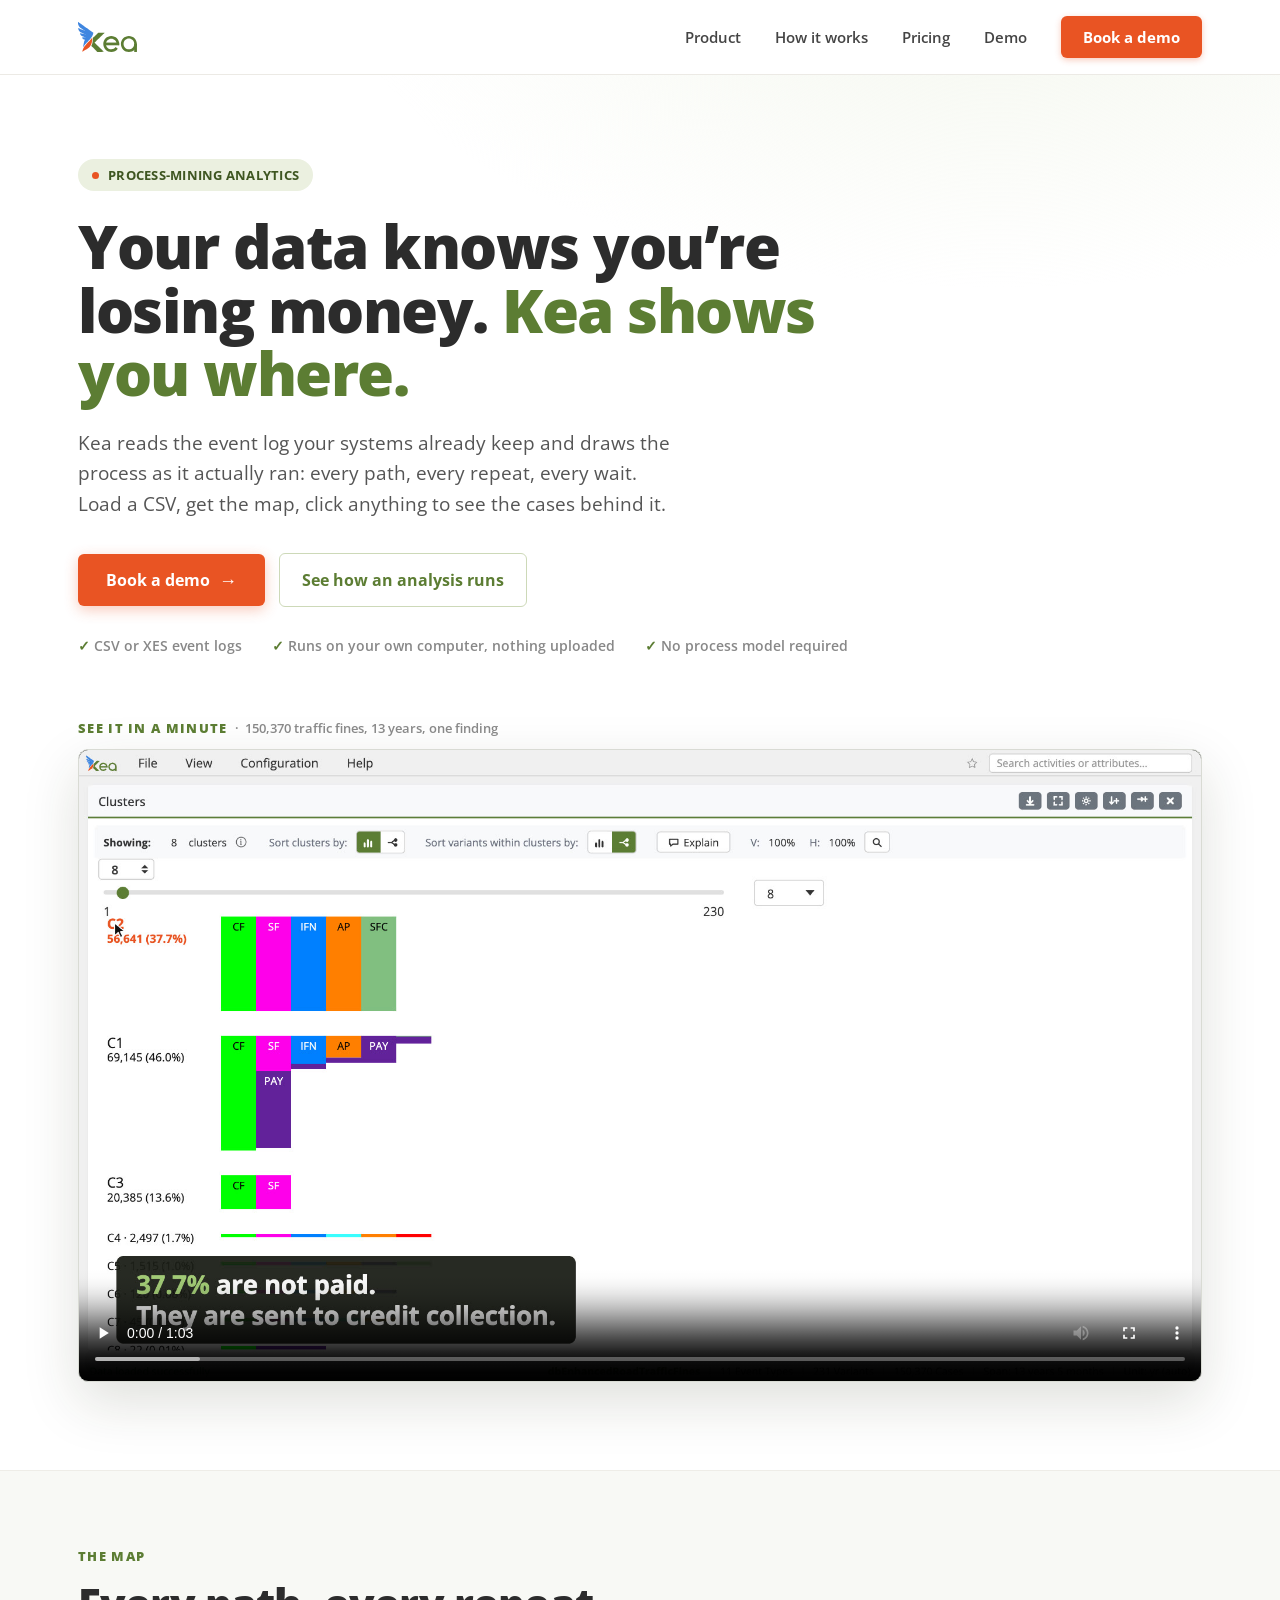
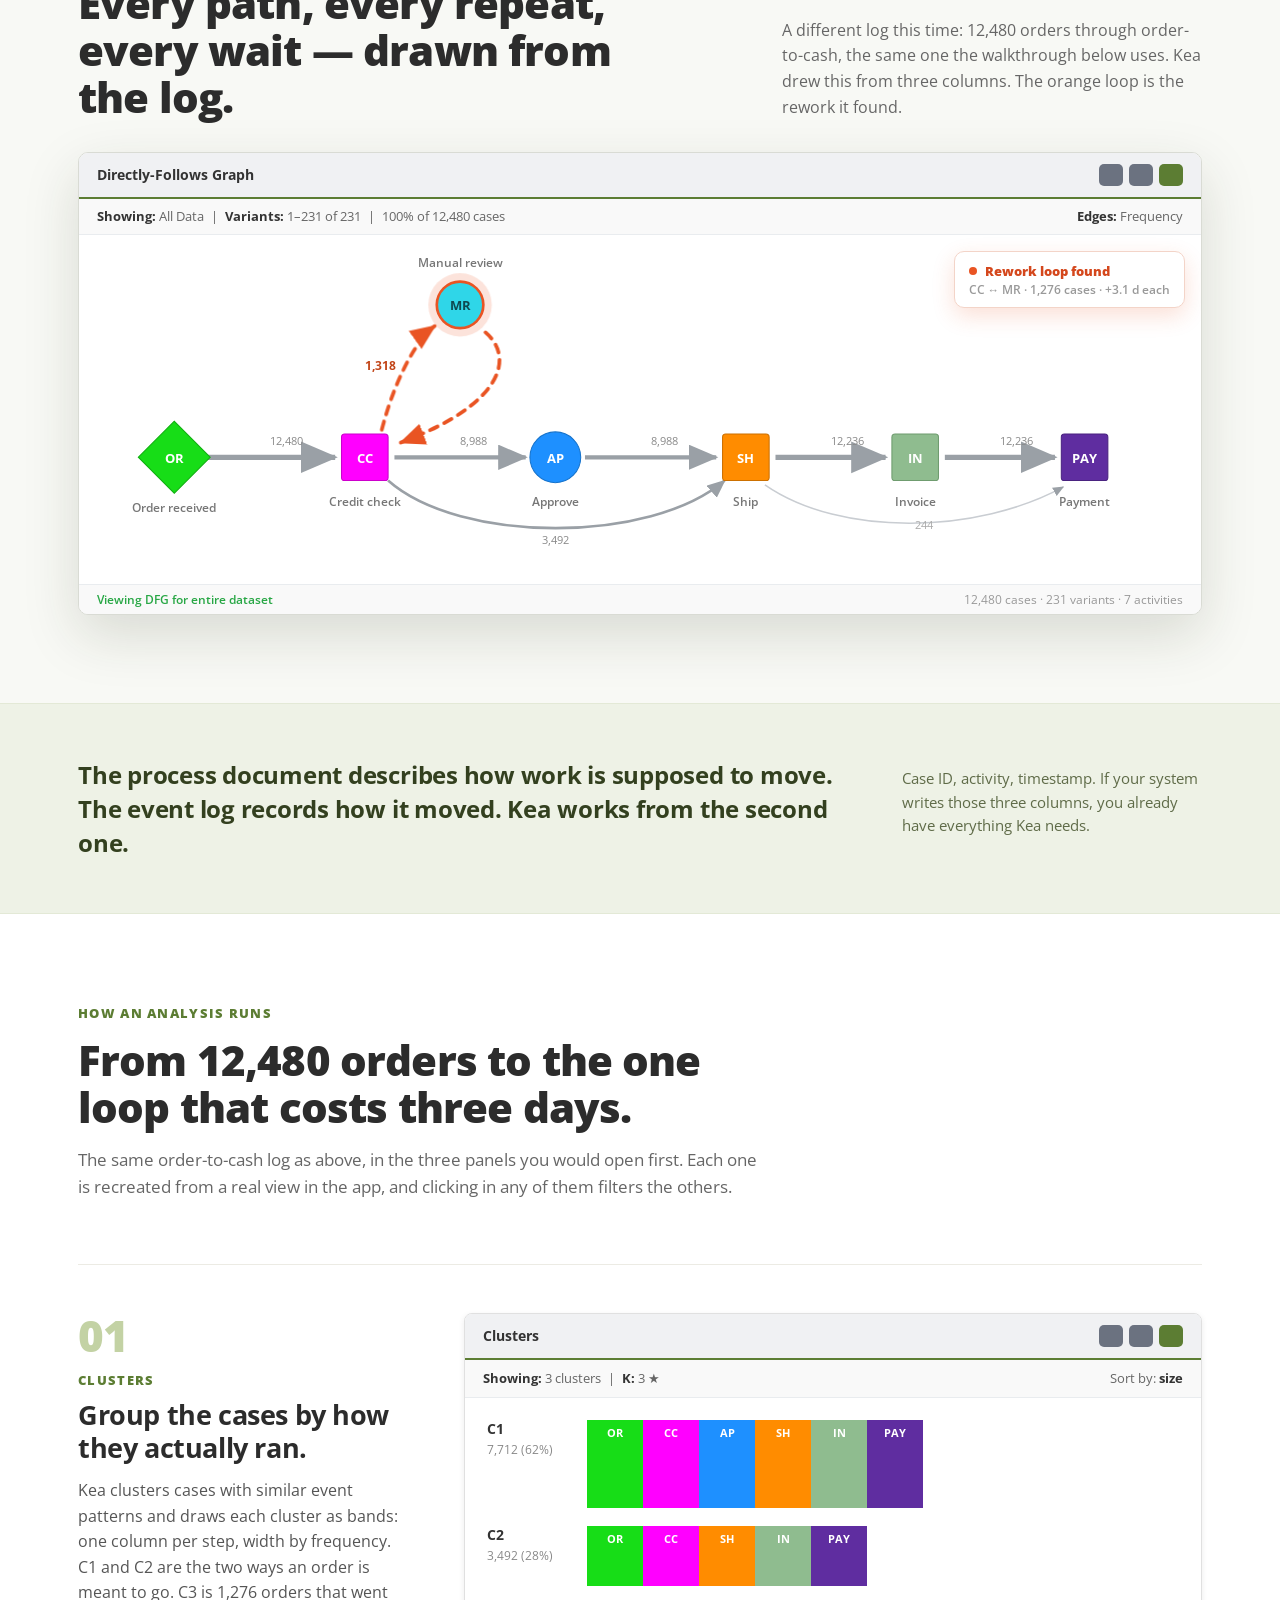
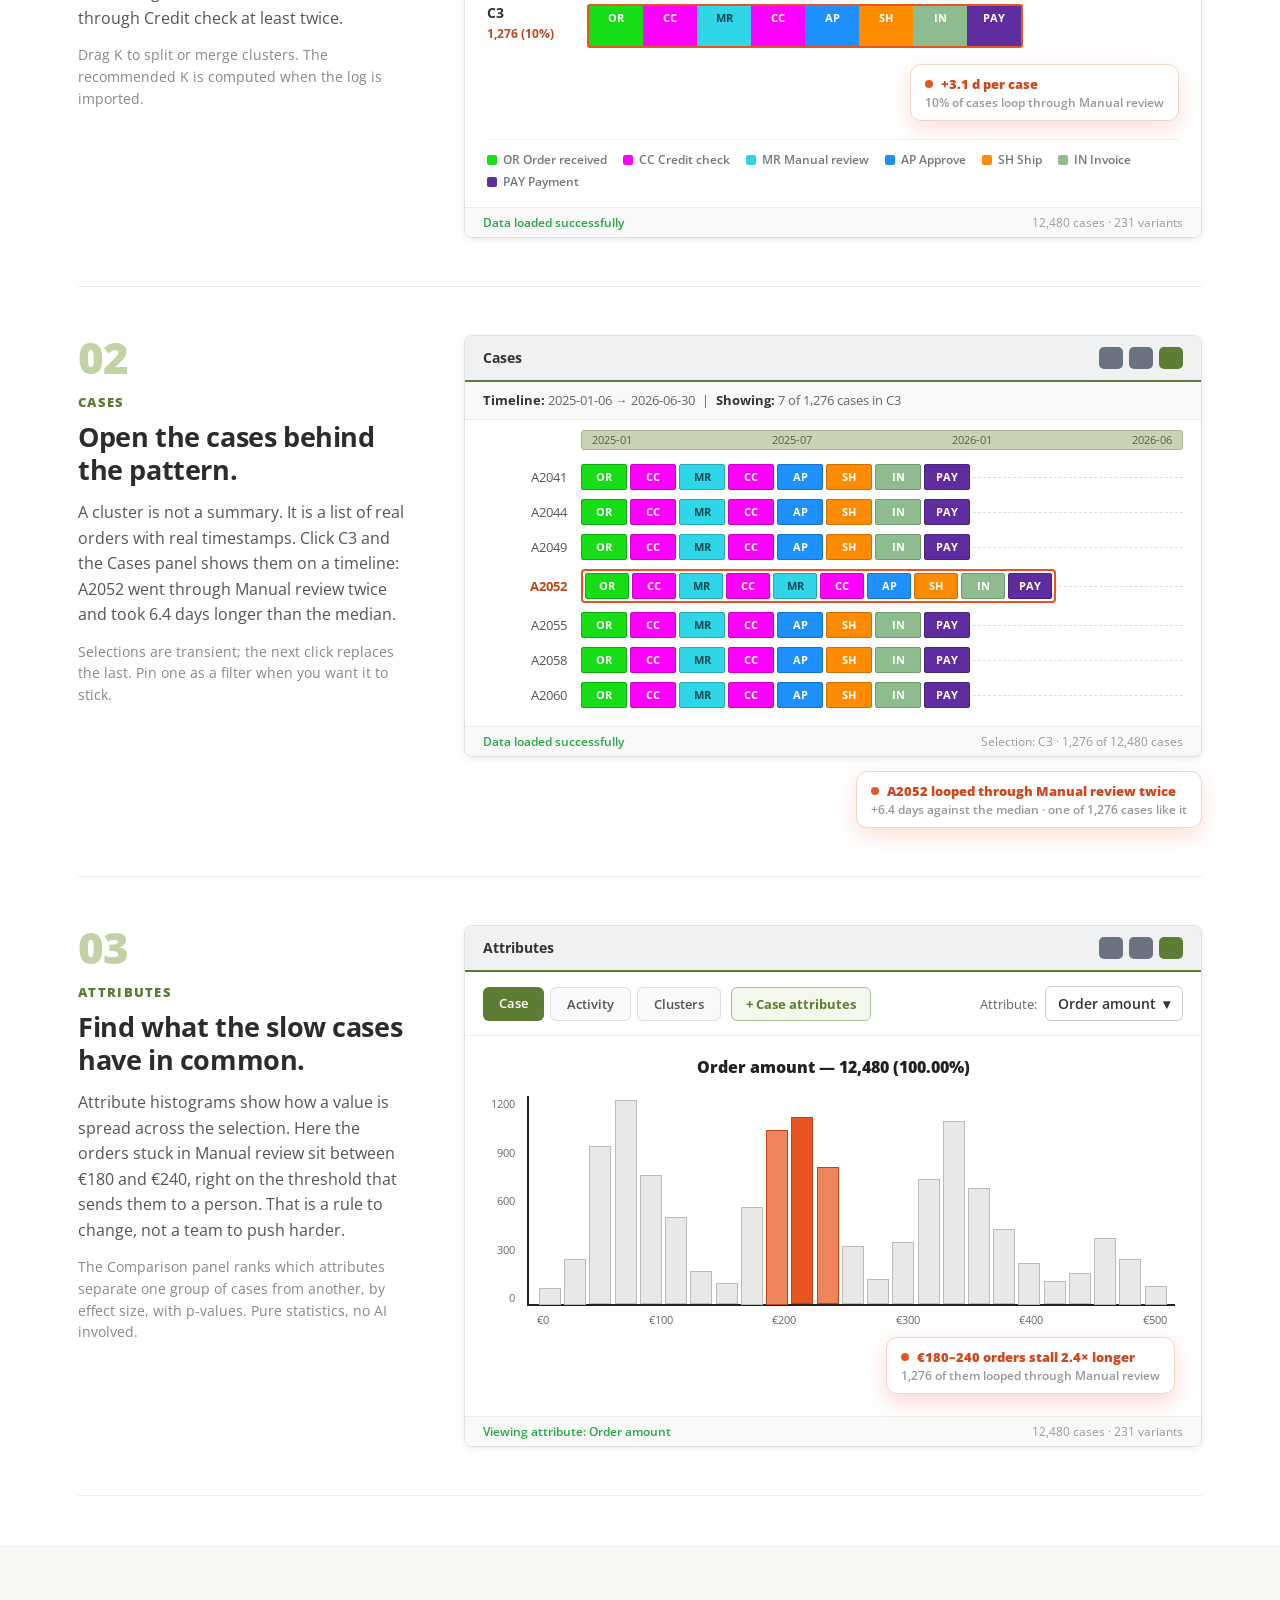
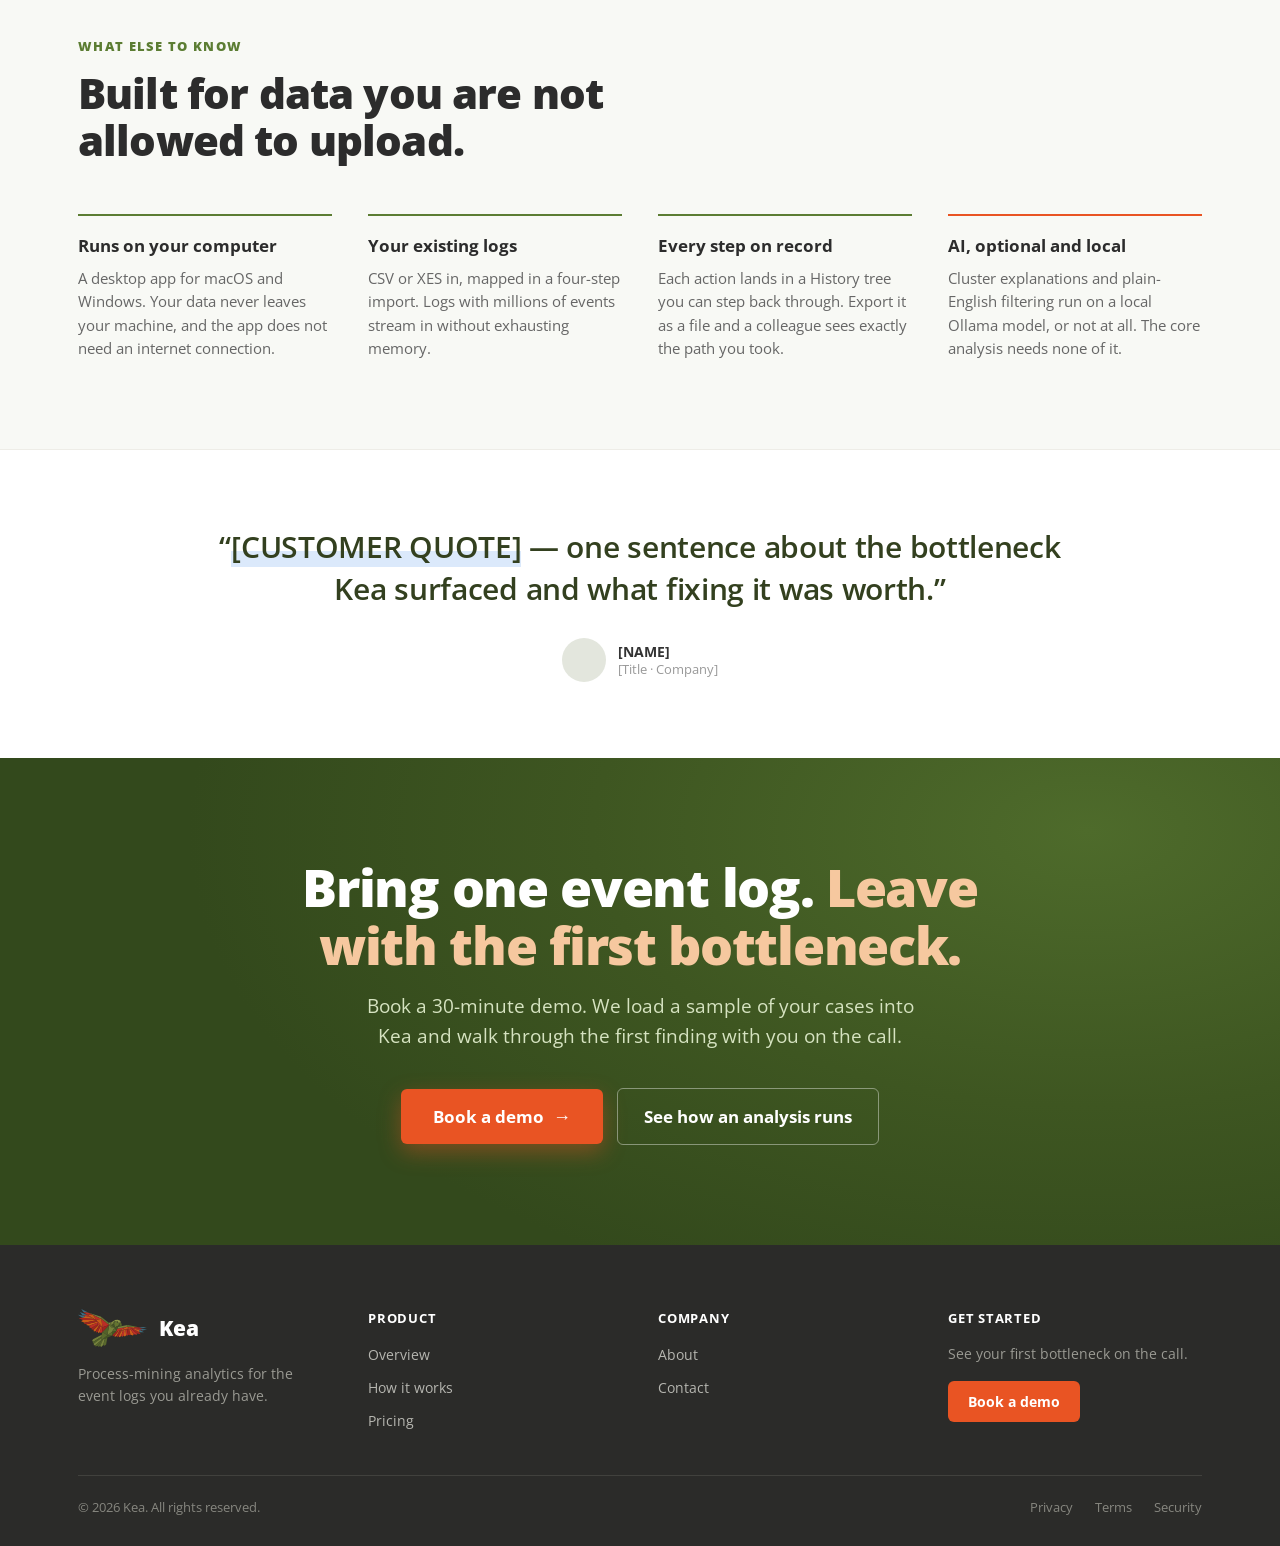
==== commit d29ed8a0: "Demo video v7: corrected the 37.7% caption (not paid / sent to credit collection)" ====
--- a/index.html
+++ b/index.html
@@ -158,13 +158,13 @@
         </div>
       </div>
 
-      <!-- Hero app window: the 63.5 s product demo (video/kea-demo-v6.*). Click to play: poster + native controls, nothing preloaded beyond metadata. -->
+      <!-- Hero app window: the 63.5 s product demo (video/kea-demo-v7.*). Click to play: poster + native controls, nothing preloaded beyond metadata. -->
       <div id="watch" style="scroll-margin-top:96px;margin-top:clamp(40px,5vw,64px);">
         <p style="margin:0 0 12px;font-size:13px;font-weight:800;letter-spacing:.1em;color:#5c7d33;">SEE IT IN A MINUTE <span style="font-weight:600;letter-spacing:0;color:#888;">&nbsp;·&nbsp; 150,370 traffic fines, 13 years, one finding</span></p>
         <div style="border:1px solid #d9dbd4;border-radius:10px;box-shadow:0 20px 55px rgba(40,50,20,.15);overflow:hidden;background:#0c0f08;">
-          <video controls preload="metadata" playsinline poster="video/kea-demo-v6-poster.jpg" style="display:block;width:100%;height:auto;aspect-ratio:16/9;">
-            <source src="video/kea-demo-v6.mp4" type="video/mp4">
-            <source src="video/kea-demo-v6.webm" type="video/webm">
+          <video controls preload="metadata" playsinline poster="video/kea-demo-v7-poster.jpg" style="display:block;width:100%;height:auto;aspect-ratio:16/9;">
+            <source src="video/kea-demo-v7.mp4" type="video/mp4">
+            <source src="video/kea-demo-v7.webm" type="video/webm">
           </video>
         </div>
       </div>
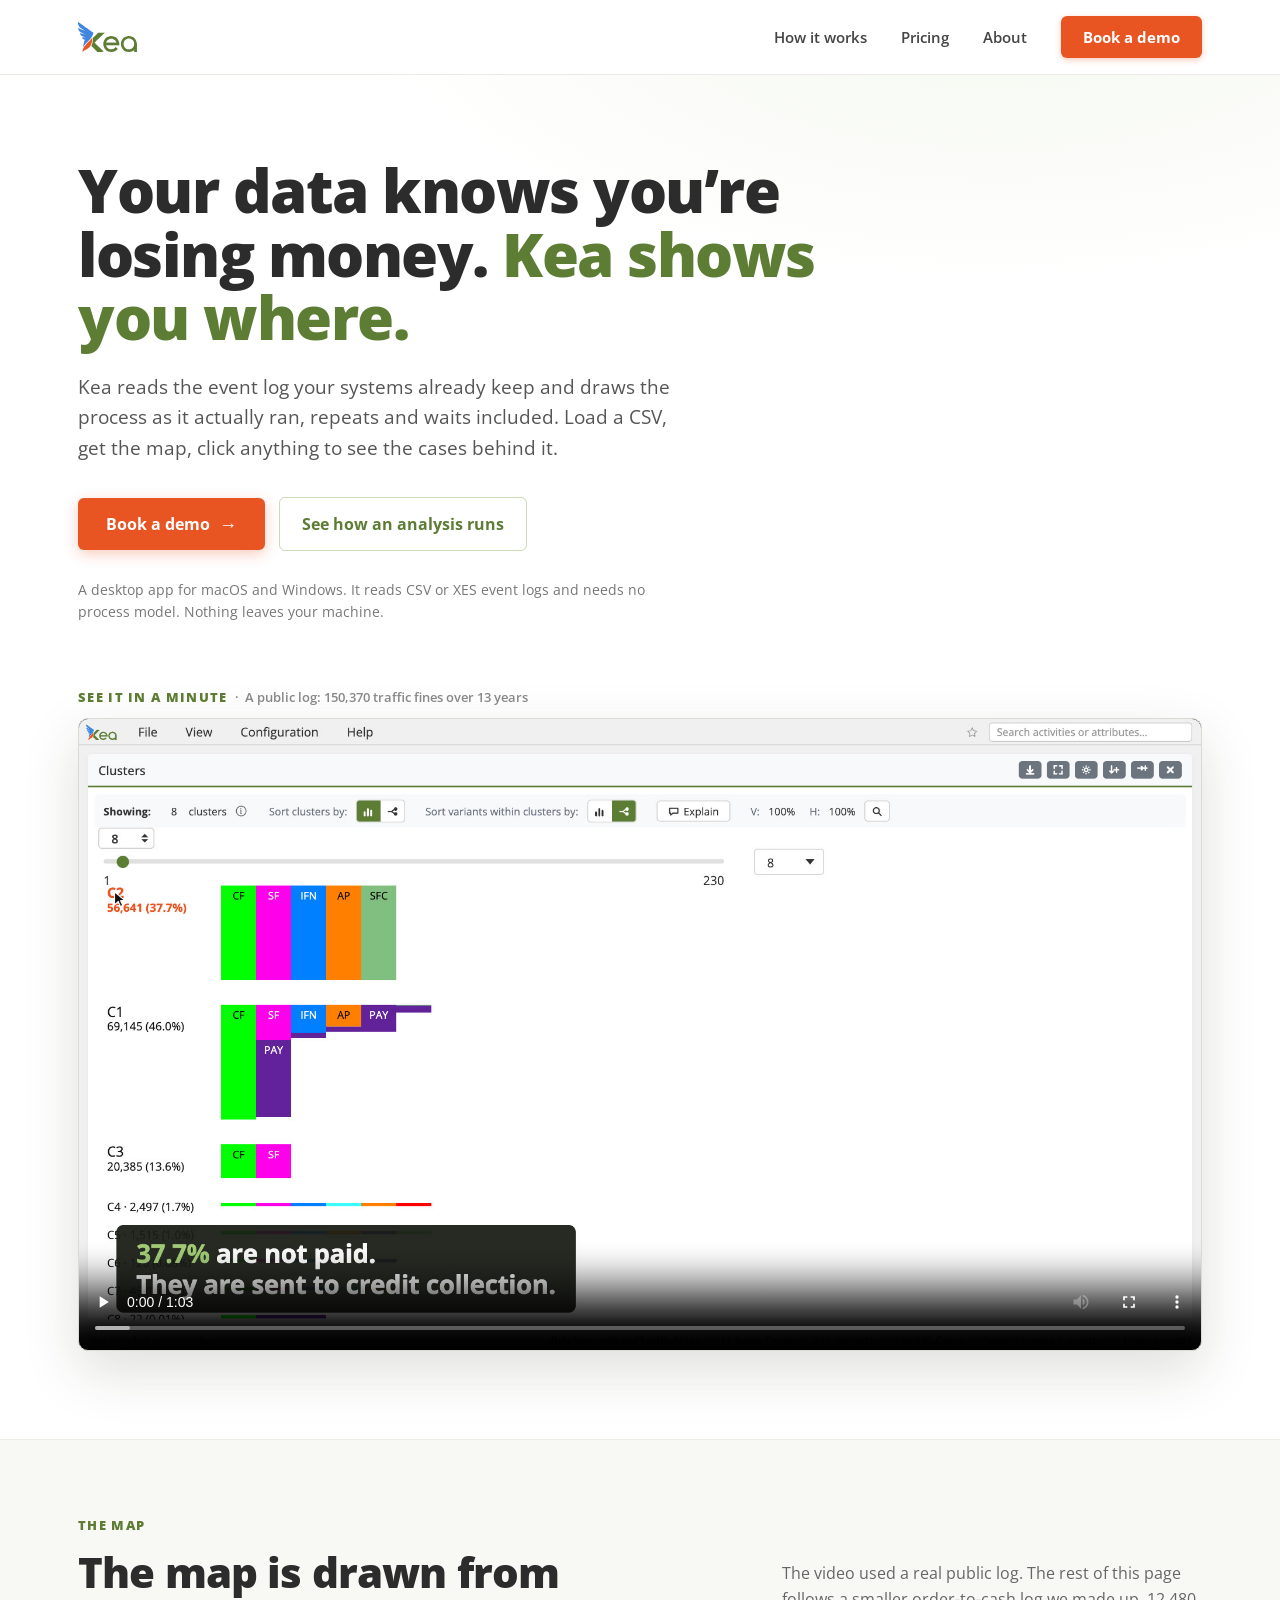
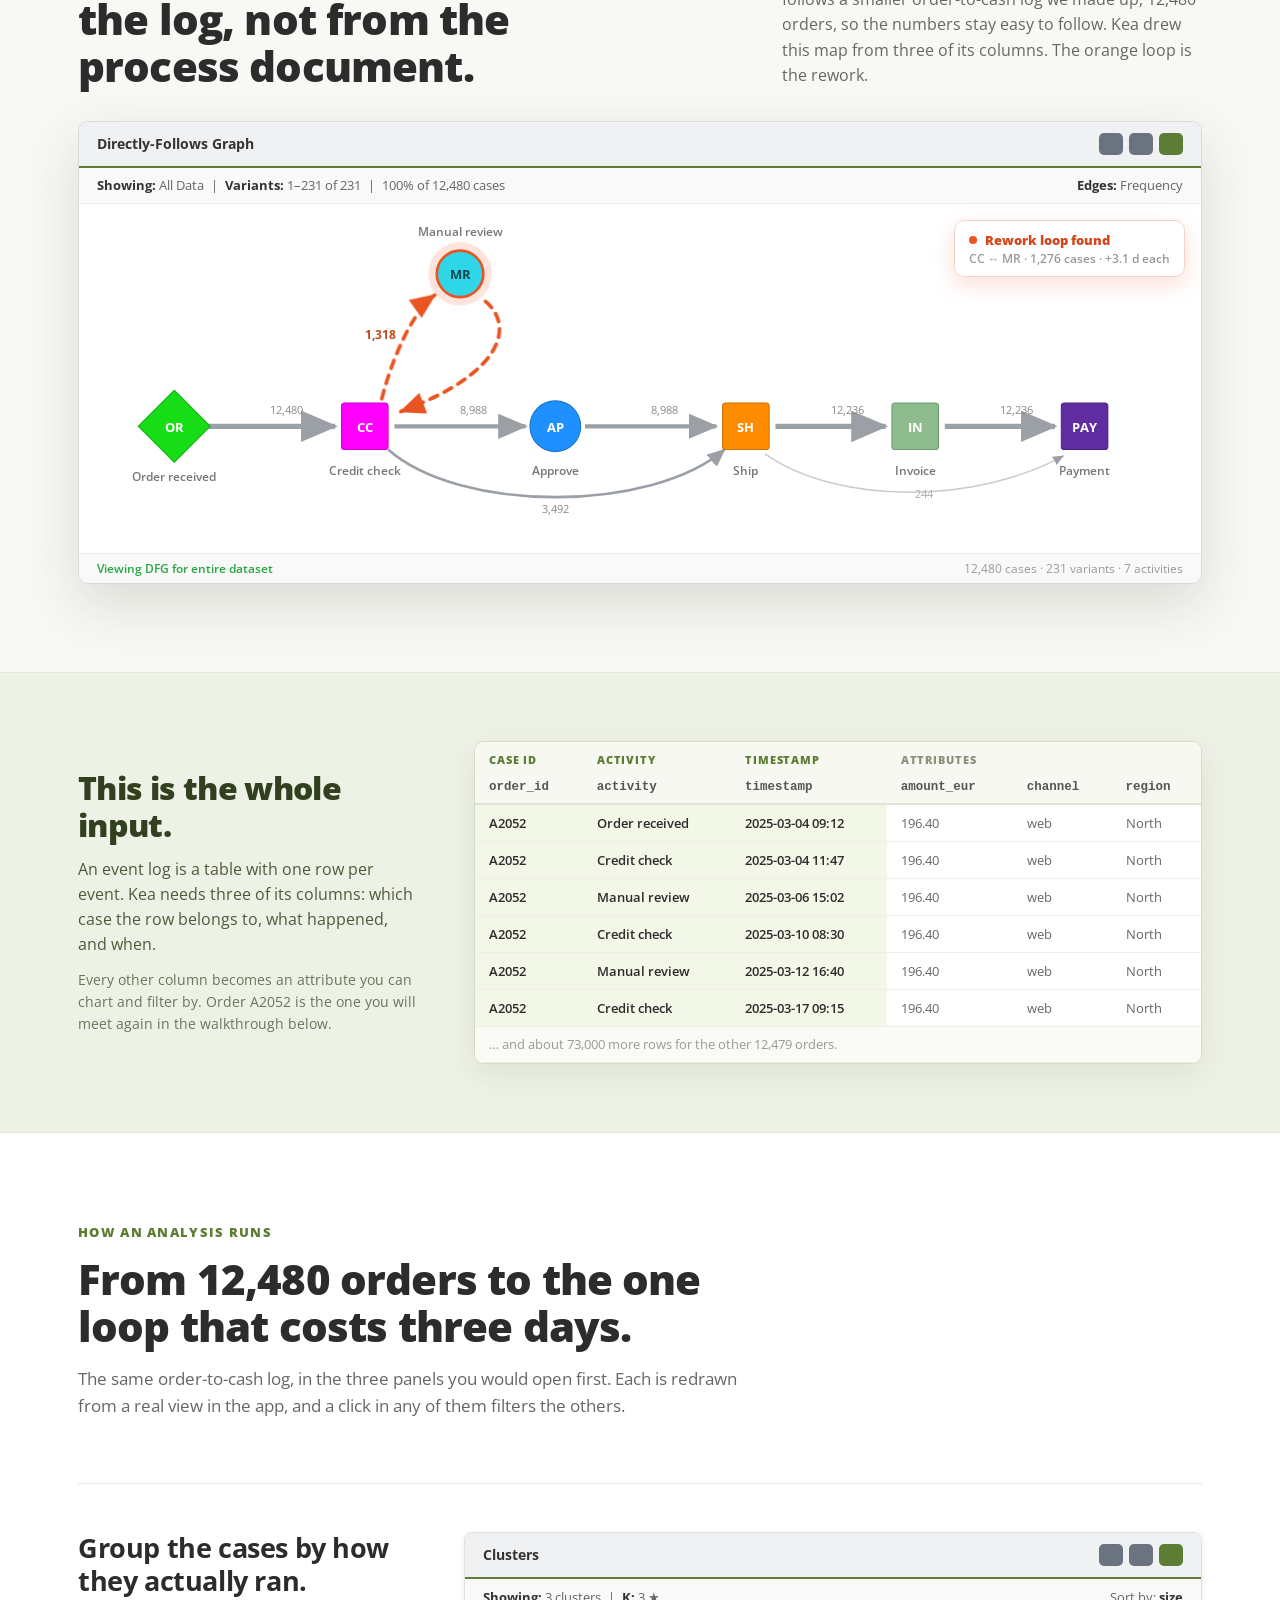
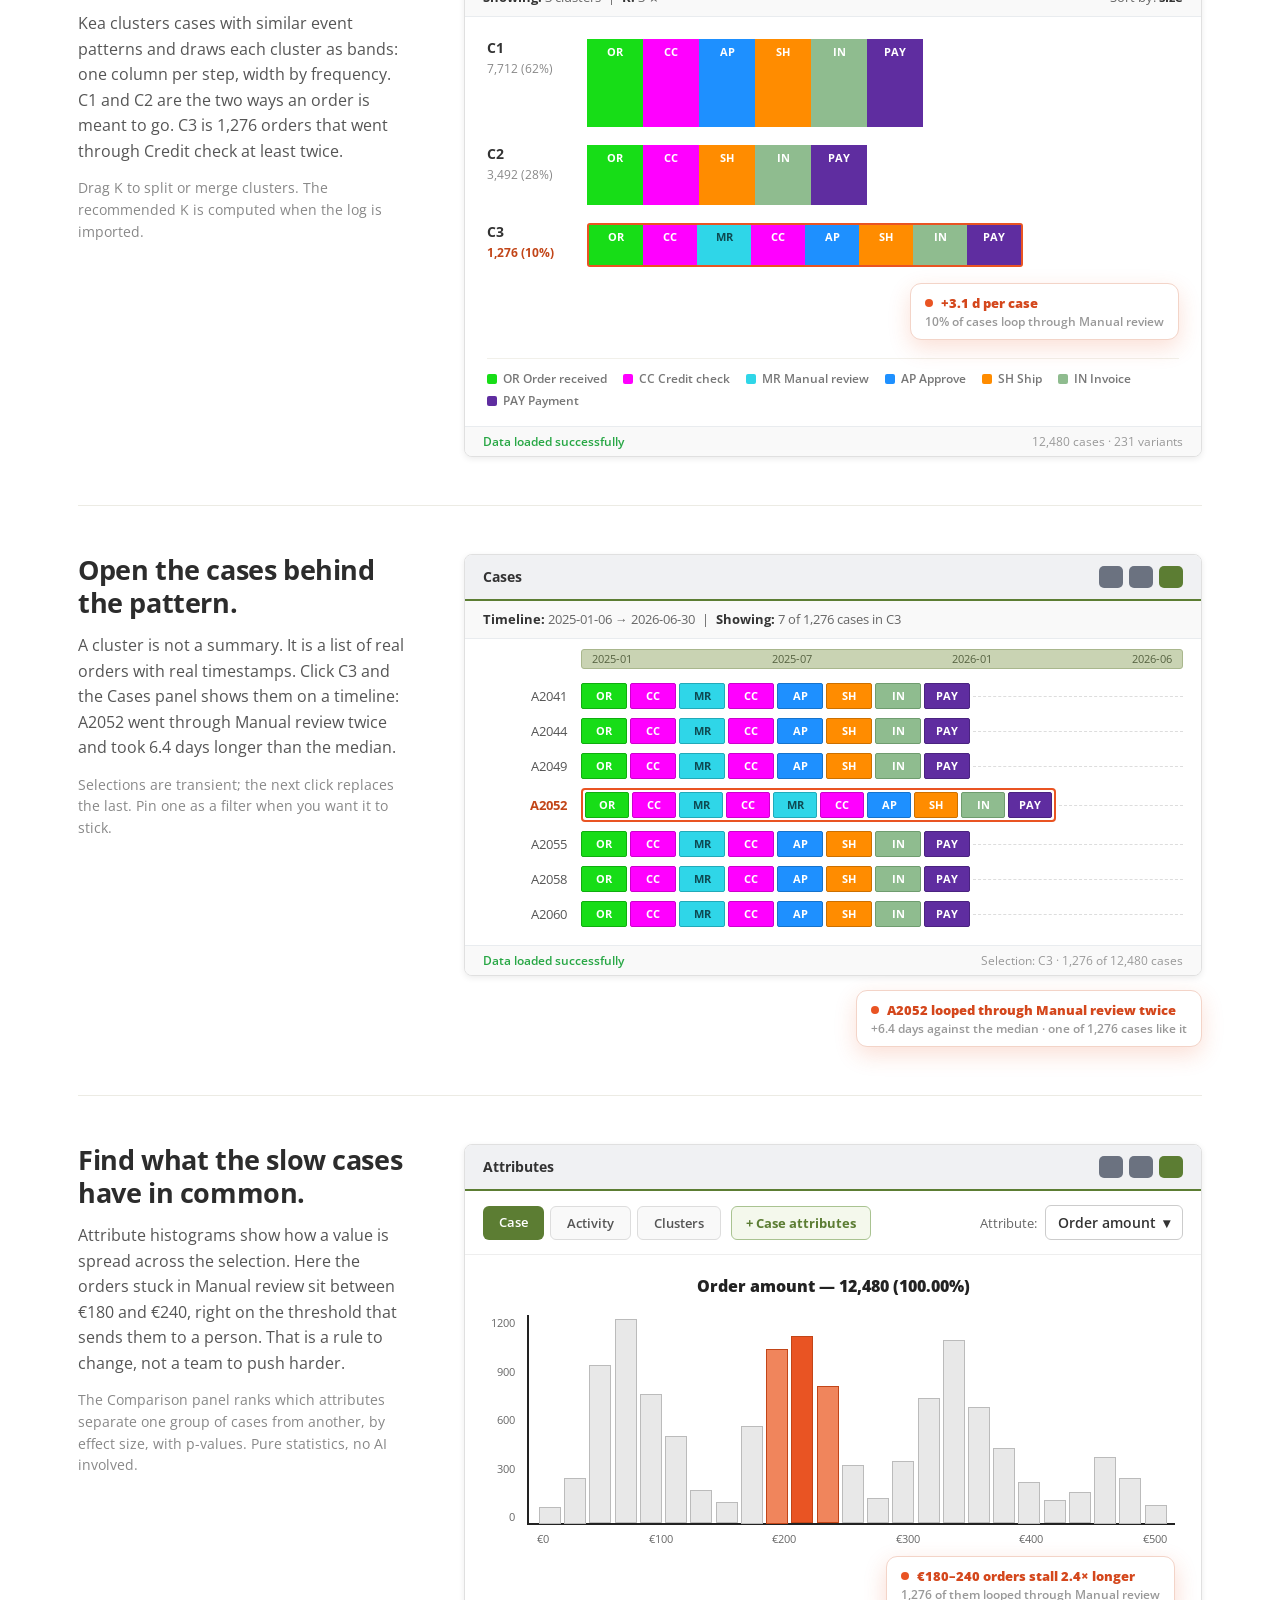
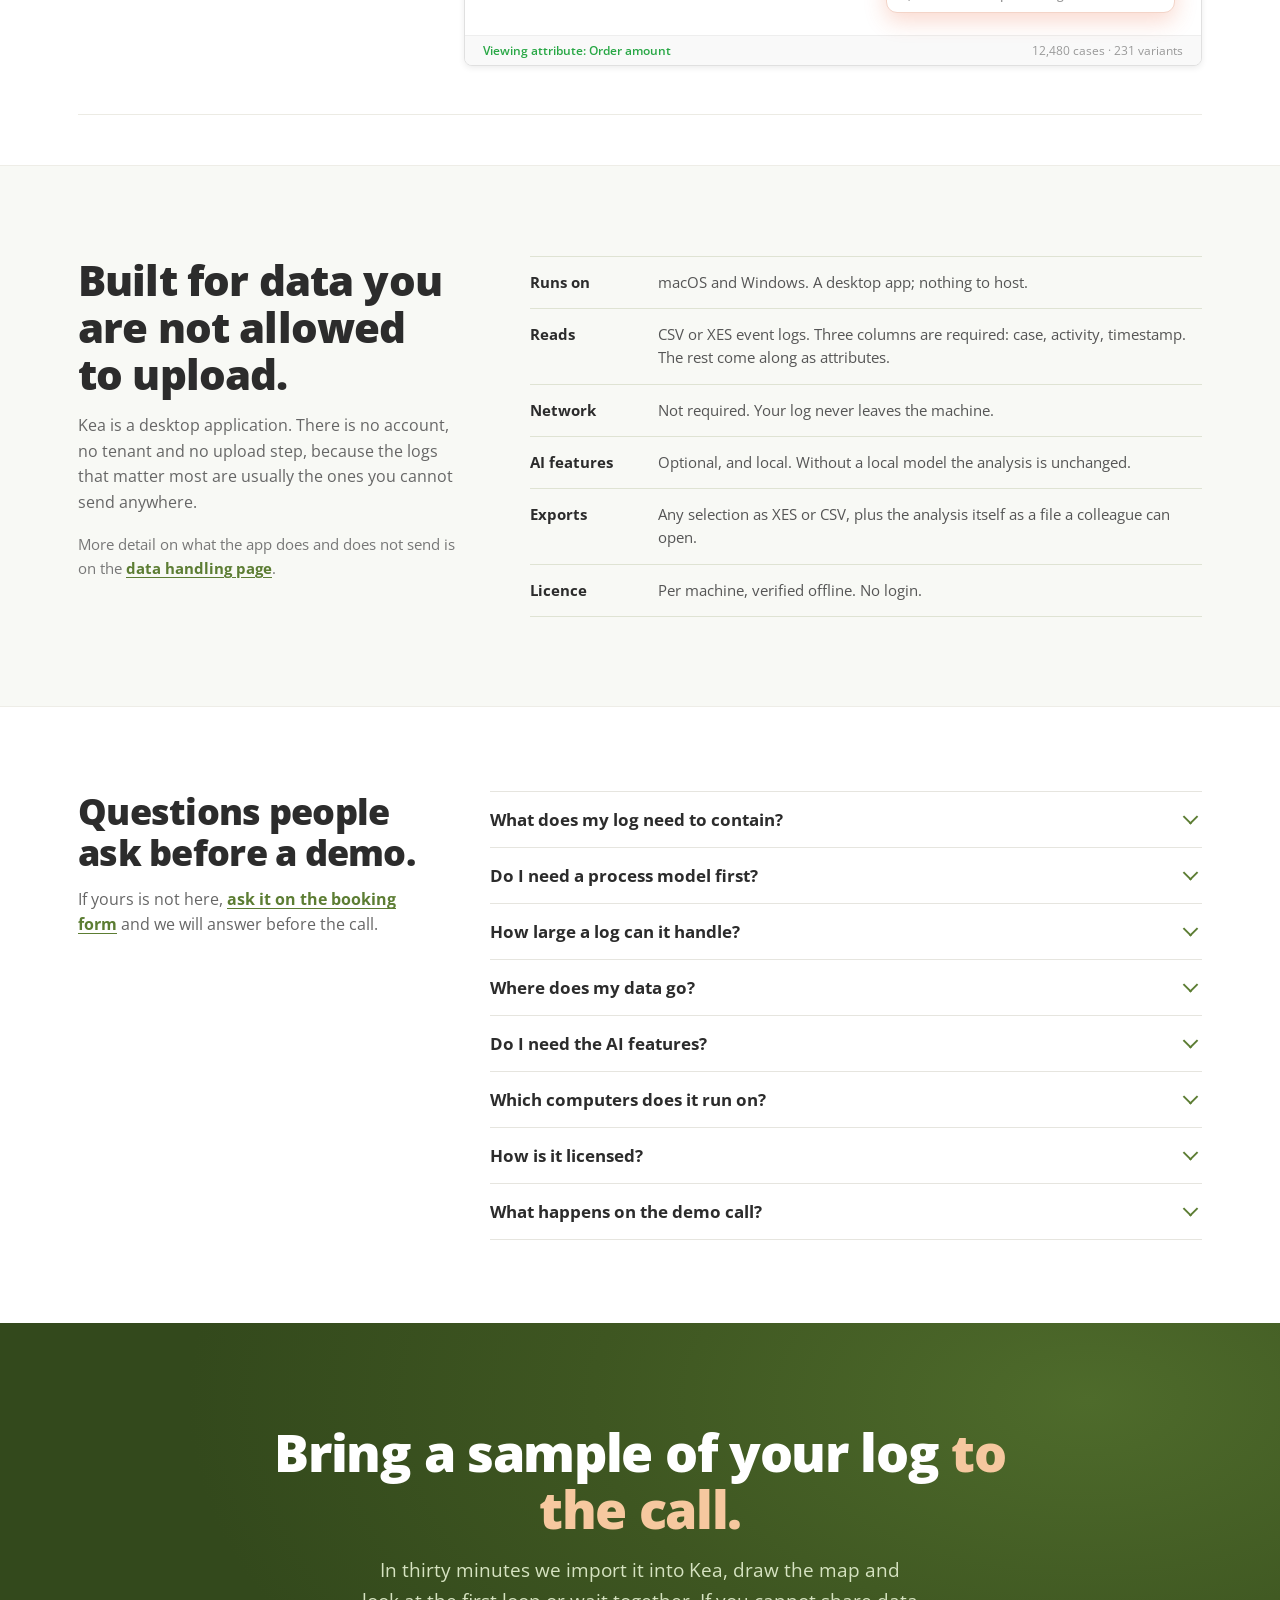
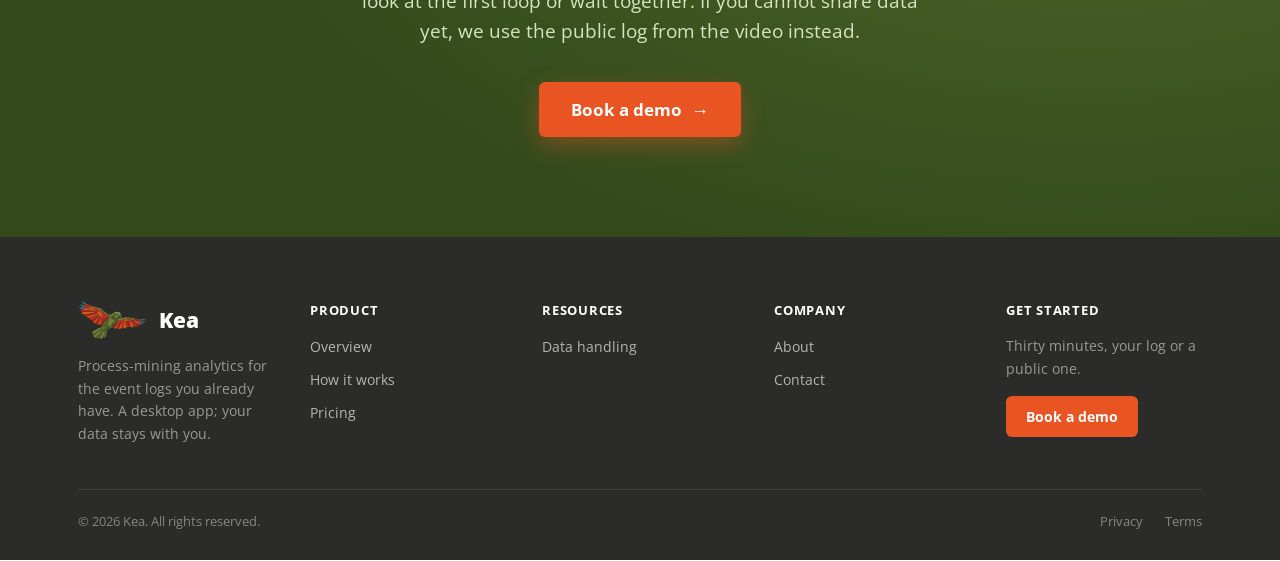
==== commit 9df96f32: "Publish site 2026-09-05" ====
--- a/index.html
+++ b/index.html
@@ -3,8 +3,8 @@
 <head>
   <meta charset="utf-8">
   <meta name="viewport" content="width=device-width, initial-scale=1">
-  <title>Kea — Process-mining analytics</title>
-  <meta name="description" content="Kea reads the event log your systems already keep and draws the process as it actually ran — every path, every repeat, every wait — so you can see where the money is going.">
+  <title>Kea: process mining for the event logs you already have</title>
+  <meta name="description" content="Kea is a desktop app that reads the event log your systems already keep and draws the process as it actually ran, so you can see where the money is going. Nothing leaves your machine.">
   <link rel="icon" type="image/png" href="assets/kea_k_logo.png">
 </head>
 <body>
@@ -13,100 +13,7 @@
   <link rel="preconnect" href="https://fonts.googleapis.com">
   <link rel="preconnect" href="https://fonts.gstatic.com" crossorigin>
   <link href="https://fonts.googleapis.com/css2?family=Open+Sans:ital,wght@0,400;0,500;0,600;0,700;0,800;1,400&display=swap" rel="stylesheet">
-  <style>
-    /* ---- theme knobs (same surface as option 1: accent=Balanced, corners=Rounded, motion=Lively) ---- */
-    :root {
-      --kea-cta-bg: #e95423;
-      --kea-cta-bg-hover: #d4471c;
-      --kea-cta-shadow: rgba(233,84,35,.3);
-      --kea-pill-bg: #ebf0e0;
-      --kea-pill-fg: #3e5621;
-      --kea-radius: 6px;
-      --kea-card-radius: 14px;
-      --kea-play: running;
-    }
-
-    * { box-sizing: border-box; }
-    html { scroll-behavior: smooth; }
-    body { margin: 0; font-family: "Open Sans", sans-serif; color: #333; background: #ffffff; -webkit-font-smoothing: antialiased; }
-    a { text-decoration: none; color: inherit; }
-    a:hover { color: inherit; }
-    img { max-width: 100%; }
-
-    /* ---- one-shot entrance animations (unaffected by --kea-play) ---- */
-    @keyframes keaband { from { transform: scaleX(0); } to { transform: scaleX(1); } }
-    @keyframes keadraw { to { stroke-dashoffset: 0; } }
-    @keyframes keapop { from { transform: scale(0); } }
-    @keyframes keafade { from { opacity: 0; } }
-    @keyframes kearow { from { opacity: 0; transform: translateY(8px); } }
-    @keyframes keachip { from { transform: scaleX(0); } }
-    @keyframes kearise { from { transform: scaleY(0); } }
-    /* ---- loops (carry animation-play-state: var(--kea-play)) ---- */
-    @keyframes keaflow { to { stroke-dashoffset: -30; } }
-    @keyframes keapulse { 0%,100% { opacity: .35; transform: scale(1); } 50% { opacity: 0; transform: scale(1.6); } }
-    @keyframes keaflash { 0%,100% { box-shadow: 0 0 0 0 rgba(233,84,35,.4); } 50% { box-shadow: 0 0 0 9px rgba(233,84,35,0); } }
-    @keyframes keafloat { 0%,100% { transform: translateY(0); } 50% { transform: translateY(-6px); } }
-    .kea-loop { animation-play-state: var(--kea-play); }
-
-    /* ---- hover states ---- */
-    .btn-cta { transition: background .2s, transform .2s; }
-    .btn-cta:hover { background: var(--kea-cta-bg-hover); color: #fff; }
-    .btn-cta-lift:hover { transform: translateY(-2px); }
-    .btn-cta-nudge:hover { transform: translateY(-1px); }
-    .btn-ghost { transition: background .2s, border-color .2s; }
-    .btn-ghost:hover { background: #ebf0e0; border-color: #5c7d33; color: #5c7d33; }
-    .btn-ghost-light { transition: background .2s, border-color .2s; }
-    .btn-ghost-light:hover { background: rgba(255,255,255,.1); border-color: #fff; color: #fff; }
-    .nav-link { color: #444; transition: color .2s; }
-    .nav-link:hover { color: #3f86e0; }
-    .footer-link { color: #b6b6b0; transition: color .2s; }
-    .footer-link:hover { color: #a4cd78; }
-    .footer-legal-link { color: #86867f; transition: color .2s; }
-    .footer-legal-link:hover { color: #cfcfca; }
-
-    /* ---- responsive nav (breakpoint 880px, CSS-only hamburger) ---- */
-    .nav-desktop { display: flex; align-items: center; gap: 34px; }
-    .nav-toggle { display: none; }
-    .nav-mobile { display: none; border-top: 1px solid #eceae5; background: #fff; padding: 14px 28px 22px; flex-direction: column; gap: 4px; }
-    #nav-check { display: none; }
-    #nav-check:checked ~ .nav-mobile { display: flex; }
-
-    /* ---- fixed-geometry drawings scroll rather than squash ---- */
-    .dfg-scroll { overflow-x: auto; }
-    .dfg-scroll > svg { min-width: 760px; }
-    .dfg-badge { position: absolute; right: 16px; top: 16px; }
-    .cases-scroll { overflow-x: auto; }
-    .cases-scroll > .cases-rows { min-width: 620px; }
-    .bands-scroll { overflow-x: auto; }
-    .bands-scroll > div { min-width: 440px; }
-
-    /* ---- story chapters: copy rail + panel ---- */
-    .chapter { display: grid; grid-template-columns: minmax(0, 330px) minmax(0, 1fr); gap: 56px; align-items: start; }
-    .chapter-copy { position: sticky; top: 98px; }
-    .facts { display: grid; grid-template-columns: repeat(4, minmax(0, 1fr)); gap: 36px; }
-
-    @media (max-width: 879px) {
-      .nav-desktop { display: none; }
-      .nav-toggle {
-        display: inline-flex; flex-direction: column; justify-content: center; align-items: center; gap: 5px;
-        width: 44px; height: 44px; background: transparent; border: 1px solid #e3e1db; border-radius: 8px; cursor: pointer;
-      }
-      .nav-toggle span { display: block; width: 20px; height: 2px; background: #3e5621; border-radius: 2px; }
-      .dfg-badge { position: static; margin: 0 16px 16px; }
-      .chapter { grid-template-columns: minmax(0, 1fr); gap: 26px; }
-      .chapter-copy { position: static; }
-      .facts { grid-template-columns: repeat(2, minmax(0, 1fr)); }
-    }
-    @media (max-width: 560px) {
-      .facts { grid-template-columns: minmax(0, 1fr); }
-    }
-
-    @media (prefers-reduced-motion: reduce) {
-      :root { --kea-play: paused; }
-      html { scroll-behavior: auto; }
-      *, *::before, *::after { animation-duration: .001ms !important; animation-iteration-count: 1 !important; transition-duration: .001ms !important; }
-    }
-  </style>
+  <link rel="stylesheet" href="css/site.css">
 
 
 <div style="background:#ffffff;color:#333;">
@@ -115,28 +22,24 @@
   <header style="position:sticky;top:0;z-index:50;background:rgba(255,255,255,.92);backdrop-filter:blur(8px);border-bottom:1px solid #eceae5;">
     <input type="checkbox" id="nav-check">
     <div style="max-width:1180px;margin:0 auto;padding:0 28px;height:74px;display:flex;align-items:center;justify-content:space-between;gap:20px;">
-      <a href="#top" style="display:flex;align-items:center;flex-shrink:0;">
+      <a href="index.html" style="display:flex;align-items:center;flex-shrink:0;">
         <img src="assets/kea_word_logo.svg" alt="Kea" style="height:30px;width:auto;display:block;">
       </a>
       <nav class="nav-desktop">
-        <a class="nav-link" href="#product" style="font-size:15px;font-weight:600;">Product</a>
-        <a class="nav-link" href="#how" style="font-size:15px;font-weight:600;">How it works</a>
-        <!-- PLACEHOLDER: Pricing has no page yet — points at #how -->
-        <a class="nav-link" href="#how" style="font-size:15px;font-weight:600;">Pricing</a>
-        <a class="nav-link" href="#watch" style="font-size:15px;font-weight:600;">Demo</a>
-        <a class="btn-cta btn-cta-nudge" href="#demo" style="display:inline-flex;align-items:center;background:var(--kea-cta-bg);color:#fff;font-size:15px;font-weight:700;padding:11px 22px;border-radius:var(--kea-radius);box-shadow:0 2px 6px var(--kea-cta-shadow);">Book a demo</a>
+        <a class="nav-link" href="index.html#how" style="font-size:15px;font-weight:600;">How it works</a>
+        <a class="nav-link" href="pricing.html" style="font-size:15px;font-weight:600;">Pricing</a>
+        <a class="nav-link" href="about.html" style="font-size:15px;font-weight:600;">About</a>
+        <a class="btn-cta btn-cta-nudge" href="demo.html" style="display:inline-flex;align-items:center;background:var(--kea-cta-bg);color:#fff;font-size:15px;font-weight:700;padding:11px 22px;border-radius:var(--kea-radius);box-shadow:0 2px 6px var(--kea-cta-shadow);">Book a demo</a>
       </nav>
       <label class="nav-toggle" for="nav-check" aria-label="Menu">
         <span></span><span></span><span></span>
       </label>
     </div>
     <div class="nav-mobile">
-      <a href="#product" style="font-size:16px;font-weight:600;color:#333;padding:12px 4px;border-bottom:1px solid #f3f1ec;">Product</a>
-      <a href="#how" style="font-size:16px;font-weight:600;color:#333;padding:12px 4px;border-bottom:1px solid #f3f1ec;">How it works</a>
-      <!-- PLACEHOLDER: Pricing has no page yet — points at #how -->
-      <a href="#how" style="font-size:16px;font-weight:600;color:#333;padding:12px 4px;border-bottom:1px solid #f3f1ec;">Pricing</a>
-      <a href="#watch" style="font-size:16px;font-weight:600;color:#333;padding:12px 4px;">Demo</a>
-      <a href="#demo" style="margin-top:10px;text-align:center;background:var(--kea-cta-bg);color:#fff;font-size:16px;font-weight:700;padding:14px 22px;border-radius:var(--kea-radius);">Book a demo</a>
+      <a href="index.html#how" style="font-size:16px;font-weight:600;color:#333;padding:12px 4px;border-bottom:1px solid #f3f1ec;">How it works</a>
+      <a href="pricing.html" style="font-size:16px;font-weight:600;color:#333;padding:12px 4px;border-bottom:1px solid #f3f1ec;">Pricing</a>
+      <a href="about.html" style="font-size:16px;font-weight:600;color:#333;padding:12px 4px;">About</a>
+      <a href="demo.html" style="margin-top:10px;text-align:center;background:var(--kea-cta-bg);color:#fff;font-size:16px;font-weight:700;padding:14px 22px;border-radius:var(--kea-radius);">Book a demo</a>
     </div>
   </header>
 
@@ -144,23 +47,18 @@
   <section id="top" style="scroll-margin-top:80px;background:radial-gradient(1100px 540px at 78% -8%, #f4f7ee 0%, rgba(244,247,238,0) 60%), #ffffff;">
     <div id="product" style="scroll-margin-top:80px;max-width:1180px;margin:0 auto;padding:clamp(48px,7vw,84px) 28px clamp(54px,7vw,88px);">
       <div style="max-width:860px;">
-        <span style="display:inline-flex;align-items:center;gap:9px;background:var(--kea-pill-bg);color:var(--kea-pill-fg);font-size:13px;font-weight:700;letter-spacing:.02em;padding:7px 14px;border-radius:999px;margin-bottom:24px;"><span style="width:7px;height:7px;border-radius:50%;background:#e95423;display:inline-block;"></span>PROCESS-MINING ANALYTICS</span>
         <h1 style="margin:0 0 22px;font-size:clamp(34px,5.2vw,60px);line-height:1.06;letter-spacing:-0.025em;font-weight:800;color:#2c2c2c;">Your data knows you’re losing money. <span style="color:#5c7d33;">Kea shows you where.</span></h1>
-        <p style="margin:0 0 34px;font-size:clamp(16px,1.5vw,19px);line-height:1.6;color:#555;max-width:600px;">Kea reads the event log your systems already keep and draws the process as it actually ran: every path, every repeat, every wait. Load a CSV, get the map, click anything to see the cases behind it.</p>
+        <p style="margin:0 0 34px;font-size:clamp(16px,1.5vw,19px);line-height:1.6;color:#555;max-width:600px;">Kea reads the event log your systems already keep and draws the process as it actually ran, repeats and waits included. Load a CSV, get the map, click anything to see the cases behind it.</p>
         <div style="display:flex;flex-wrap:wrap;gap:14px;align-items:center;">
-          <a class="btn-cta btn-cta-lift" href="#demo" style="display:inline-flex;align-items:center;gap:9px;background:var(--kea-cta-bg);color:#fff;font-size:16px;font-weight:700;padding:15px 28px;border-radius:var(--kea-radius);box-shadow:0 4px 14px var(--kea-cta-shadow);">Book a demo <span style="font-size:18px;line-height:1;">→</span></a>
+          <a class="btn-cta btn-cta-lift" href="demo.html" style="display:inline-flex;align-items:center;gap:9px;background:var(--kea-cta-bg);color:#fff;font-size:16px;font-weight:700;padding:15px 28px;border-radius:var(--kea-radius);box-shadow:0 4px 14px var(--kea-cta-shadow);">Book a demo <span style="font-size:18px;line-height:1;">→</span></a>
           <a class="btn-ghost" href="#how" style="display:inline-flex;align-items:center;gap:8px;color:#5c7d33;font-size:16px;font-weight:700;padding:15px 22px;border-radius:var(--kea-radius);border:1.5px solid #cdd9b8;">See how an analysis runs</a>
         </div>
-        <div style="margin-top:30px;display:flex;flex-wrap:wrap;gap:12px 30px;font-size:13.5px;color:#888;font-weight:600;">
-          <span><span style="color:#5c7d33;">✓</span> CSV or XES event logs</span>
-          <span><span style="color:#5c7d33;">✓</span> Runs on your own computer, nothing uploaded</span>
-          <span><span style="color:#5c7d33;">✓</span> No process model required</span>
-        </div>
+        <p style="margin:28px 0 0;font-size:14px;line-height:1.6;color:#777;max-width:600px;">A desktop app for macOS and Windows. It reads CSV or XES event logs and needs no process model. Nothing leaves your machine.</p>
       </div>
 
       <!-- Hero app window: the 63.5 s product demo (video/kea-demo-v7.*). Click to play: poster + native controls, nothing preloaded beyond metadata. -->
       <div id="watch" style="scroll-margin-top:96px;margin-top:clamp(40px,5vw,64px);">
-        <p style="margin:0 0 12px;font-size:13px;font-weight:800;letter-spacing:.1em;color:#5c7d33;">SEE IT IN A MINUTE <span style="font-weight:600;letter-spacing:0;color:#888;">&nbsp;·&nbsp; 150,370 traffic fines, 13 years, one finding</span></p>
+        <p style="margin:0 0 12px;font-size:13px;font-weight:800;letter-spacing:.1em;color:#5c7d33;">SEE IT IN A MINUTE <span style="font-weight:600;letter-spacing:0;color:#888;">&nbsp;·&nbsp; A public log: 150,370 traffic fines over 13 years</span></p>
         <div style="border:1px solid #d9dbd4;border-radius:10px;box-shadow:0 20px 55px rgba(40,50,20,.15);overflow:hidden;background:#0c0f08;">
           <video controls preload="metadata" playsinline poster="video/kea-demo-v7-poster.jpg" style="display:block;width:100%;height:auto;aspect-ratio:16/9;">
             <source src="video/kea-demo-v7.mp4" type="video/mp4">
@@ -177,9 +75,9 @@
       <div style="display:flex;flex-wrap:wrap;align-items:flex-end;justify-content:space-between;gap:16px 48px;margin-bottom:clamp(22px,3vw,32px);">
         <div style="max-width:560px;">
           <p style="margin:0 0 14px;font-size:13px;font-weight:800;letter-spacing:.1em;color:#5c7d33;">THE MAP</p>
-          <h2 style="margin:0;font-size:clamp(28px,3.6vw,42px);line-height:1.12;letter-spacing:-0.02em;font-weight:800;color:#2c2c2c;">Every path, every repeat, every wait — drawn from the log.</h2>
-        </div>
-        <p style="margin:0;flex:0 1 420px;font-size:16px;line-height:1.6;color:#666;">A different log this time: 12,480 orders through order-to-cash, the same one the walkthrough below uses. Kea drew this from three columns. The orange loop is the rework it found.</p>
+          <h2 style="margin:0;font-size:clamp(28px,3.6vw,42px);line-height:1.12;letter-spacing:-0.02em;font-weight:800;color:#2c2c2c;">The map is drawn from the log, not from the process document.</h2>
+        </div>
+        <p style="margin:0;flex:0 1 420px;font-size:16px;line-height:1.6;color:#666;">The video used a real public log. The rest of this page follows a smaller order-to-cash log we made up, 12,480 orders, so the numbers stay easy to follow. Kea drew this map from three of its columns. The orange loop is the rework.</p>
       </div>
       <div style="position:relative;border:1px solid #d9dbd4;border-radius:10px;box-shadow:0 20px 55px rgba(40,50,20,.15);overflow:hidden;background:#fff;">
         <div style="display:flex;align-items:center;justify-content:space-between;padding:11px 18px;border-bottom:2px solid #5c7d33;background:#f0f1f3;">
@@ -256,7 +154,7 @@
             <text x="360" y="30" text-anchor="middle" font-family="Open Sans, sans-serif" font-size="11" font-weight="600" fill="#777">Manual review</text>
           </svg>
           </div>
-          <div class="kea-loop dfg-badge" style="width:fit-content;background:#fff;border:1px solid #f3d4c8;border-radius:10px;box-shadow:0 8px 22px rgba(233,84,35,.18);padding:10px 14px;animation:keafloat 4s ease-in-out infinite;">
+          <div class="kea-loop dfg-badge" style="width:fit-content;background:#fff;border:1px solid #f3d4c8;border-radius:10px;box-shadow:0 8px 22px rgba(233,84,35,.18);padding:10px 14px;">
             <div style="display:flex;align-items:center;gap:8px;font-size:13px;font-weight:800;color:#d4471c;"><span style="width:8px;height:8px;border-radius:50%;background:#e95423;"></span>Rework loop found</div>
             <div style="margin-top:2px;font-size:11.5px;font-weight:600;color:#999;">CC ↔ MR · 1,276 cases · +3.1 d each</div>
           </div>
@@ -269,11 +167,33 @@
     </div>
   </section>
 
-  <!-- ============ ONE-LINE STRIP ============ -->
-  <section style="background:#eef2e6;border-top:1px solid #e3e9d6;border-bottom:1px solid #e3e9d6;">
-    <div style="max-width:1180px;margin:0 auto;padding:clamp(36px,4.5vw,54px) 28px;display:flex;flex-wrap:wrap;align-items:baseline;gap:18px 48px;">
-      <p style="margin:0;flex:1 1 520px;font-size:clamp(19px,2vw,24px);font-weight:700;line-height:1.4;color:#33401f;letter-spacing:-0.01em;">The process document describes how work is supposed to move. The event log records how it moved. Kea works from the second one.</p>
-      <p style="margin:0;flex:0 1 300px;font-size:14.5px;line-height:1.6;color:#5f6b48;">Case ID, activity, timestamp. If your system writes those three columns, you already have everything Kea needs.</p>
+  <!-- ============ THE INPUT: a slice of the (illustrative) order-to-cash log ============ -->
+  <section id="input" style="scroll-margin-top:80px;background:#eef2e6;border-top:1px solid #e3e9d6;border-bottom:1px solid #e3e9d6;">
+    <div style="max-width:1180px;margin:0 auto;padding:clamp(44px,5.5vw,68px) 28px;display:grid;grid-template-columns:minmax(0,340px) minmax(0,1fr);gap:36px 56px;align-items:center;" class="input-grid">
+      <div>
+        <h2 style="margin:0 0 14px;font-size:clamp(24px,2.6vw,32px);line-height:1.15;letter-spacing:-0.02em;font-weight:800;color:#33401f;">This is the whole input.</h2>
+        <p style="margin:0 0 12px;font-size:15.5px;line-height:1.6;color:#4f5a3a;">An event log is a table with one row per event. Kea needs three of its columns: which case the row belongs to, what happened, and when.</p>
+        <p style="margin:0;font-size:14px;line-height:1.6;color:#6a755a;">Every other column becomes an attribute you can chart and filter by. Order A2052 is the one you will meet again in the walkthrough below.</p>
+      </div>
+      <div class="log-scroll">
+        <table class="log-excerpt" aria-label="Six rows of an order-to-cash event log; the case ID, activity and timestamp columns are highlighted">
+          <thead>
+            <tr class="log-roles"><th class="req">Case ID</th><th class="req">Activity</th><th class="req">Timestamp</th><th colspan="3">Attributes</th></tr>
+            <tr><th class="req">order_id</th><th class="req">activity</th><th class="req">timestamp</th><th>amount_eur</th><th>channel</th><th>region</th></tr>
+          </thead>
+          <tbody>
+            <tr><td class="req">A2052</td><td class="req">Order received</td><td class="req">2025-03-04 09:12</td><td>196.40</td><td>web</td><td>North</td></tr>
+            <tr><td class="req">A2052</td><td class="req">Credit check</td><td class="req">2025-03-04 11:47</td><td>196.40</td><td>web</td><td>North</td></tr>
+            <tr><td class="req">A2052</td><td class="req">Manual review</td><td class="req">2025-03-06 15:02</td><td>196.40</td><td>web</td><td>North</td></tr>
+            <tr><td class="req">A2052</td><td class="req">Credit check</td><td class="req">2025-03-10 08:30</td><td>196.40</td><td>web</td><td>North</td></tr>
+            <tr><td class="req">A2052</td><td class="req">Manual review</td><td class="req">2025-03-12 16:40</td><td>196.40</td><td>web</td><td>North</td></tr>
+            <tr><td class="req">A2052</td><td class="req">Credit check</td><td class="req">2025-03-17 09:15</td><td>196.40</td><td>web</td><td>North</td></tr>
+          </tbody>
+          <tfoot>
+            <tr><td colspan="6">… and about 73,000 more rows for the other 12,479 orders.</td></tr>
+          </tfoot>
+        </table>
+      </div>
     </div>
   </section>
 
@@ -283,14 +203,12 @@
       <div style="max-width:680px;margin-bottom:clamp(40px,5vw,64px);">
         <p style="margin:0 0 14px;font-size:13px;font-weight:800;letter-spacing:.1em;color:#5c7d33;">HOW AN ANALYSIS RUNS</p>
         <h2 style="margin:0 0 16px;font-size:clamp(28px,3.6vw,42px);line-height:1.12;letter-spacing:-0.02em;font-weight:800;color:#2c2c2c;">From 12,480 orders to the one loop that costs three days.</h2>
-        <p style="margin:0;font-size:17px;line-height:1.6;color:#666;">The same order-to-cash log as above, in the three panels you would open first. Each one is recreated from a real view in the app, and clicking in any of them filters the others.</p>
+        <p style="margin:0;font-size:17px;line-height:1.6;color:#666;">The same order-to-cash log, in the three panels you would open first. Each is redrawn from a real view in the app, and a click in any of them filters the others.</p>
       </div>
 
       <!-- ---- Chapter 01: Clusters ---- -->
       <div class="chapter" style="padding:clamp(28px,4vw,48px) 0;border-top:1px solid #ecebe4;">
         <div class="chapter-copy">
-          <p style="margin:0 0 14px;font-size:44px;font-weight:800;line-height:1;color:#c3d2a4;letter-spacing:-0.03em;">01</p>
-          <p style="margin:0 0 10px;font-size:13px;font-weight:800;letter-spacing:.1em;color:#5c7d33;">CLUSTERS</p>
           <h3 style="margin:0 0 14px;font-size:clamp(22px,2.2vw,27px);line-height:1.2;letter-spacing:-0.015em;font-weight:700;color:#2c2c2c;">Group the cases by how they actually ran.</h3>
           <p style="margin:0 0 14px;font-size:15.5px;line-height:1.65;color:#555;">Kea clusters cases with similar event patterns and draws each cluster as bands: one column per step, width by frequency. C1 and C2 are the two ways an order is meant to go. C3 is 1,276 orders that went through Credit check at least twice.</p>
           <p style="margin:0;font-size:13.5px;line-height:1.6;color:#888;">Drag K to split or merge clusters. The recommended K is computed when the log is imported.</p>
@@ -375,8 +293,6 @@
       <!-- ---- Chapter 02: Cases ---- -->
       <div class="chapter" style="padding:clamp(28px,4vw,48px) 0;border-top:1px solid #ecebe4;">
         <div class="chapter-copy">
-          <p style="margin:0 0 14px;font-size:44px;font-weight:800;line-height:1;color:#c3d2a4;letter-spacing:-0.03em;">02</p>
-          <p style="margin:0 0 10px;font-size:13px;font-weight:800;letter-spacing:.1em;color:#5c7d33;">CASES</p>
           <h3 style="margin:0 0 14px;font-size:clamp(22px,2.2vw,27px);line-height:1.2;letter-spacing:-0.015em;font-weight:700;color:#2c2c2c;">Open the cases behind the pattern.</h3>
           <p style="margin:0 0 14px;font-size:15.5px;line-height:1.65;color:#555;">A cluster is not a summary. It is a list of real orders with real timestamps. Click C3 and the Cases panel shows them on a timeline: A2052 went through Manual review twice and took 6.4 days longer than the median.</p>
           <p style="margin:0;font-size:13.5px;line-height:1.6;color:#888;">Selections are transient; the next click replaces the last. Pin one as a filter when you want it to stick.</p>
@@ -521,8 +437,6 @@
       <!-- ---- Chapter 03: Attributes ---- -->
       <div class="chapter" style="padding:clamp(28px,4vw,48px) 0;border-top:1px solid #ecebe4;border-bottom:1px solid #ecebe4;">
         <div class="chapter-copy">
-          <p style="margin:0 0 14px;font-size:44px;font-weight:800;line-height:1;color:#c3d2a4;letter-spacing:-0.03em;">03</p>
-          <p style="margin:0 0 10px;font-size:13px;font-weight:800;letter-spacing:.1em;color:#5c7d33;">ATTRIBUTES</p>
           <h3 style="margin:0 0 14px;font-size:clamp(22px,2.2vw,27px);line-height:1.2;letter-spacing:-0.015em;font-weight:700;color:#2c2c2c;">Find what the slow cases have in common.</h3>
           <p style="margin:0 0 14px;font-size:15.5px;line-height:1.65;color:#555;">Attribute histograms show how a value is spread across the selection. Here the orders stuck in Manual review sit between €180 and €240, right on the threshold that sends them to a person. That is a rule to change, not a team to push harder.</p>
           <p style="margin:0;font-size:13.5px;line-height:1.6;color:#888;">The Comparison panel ranks which attributes separate one group of cases from another, by effect size, with p-values. Pure statistics, no AI involved.</p>
@@ -600,100 +514,129 @@
     </div>
   </section>
 
-  <!-- ============ WHAT ELSE TO KNOW ============ -->
-  <section id="facts" style="scroll-margin-top:80px;background:#f8f9f5;border-top:1px solid #eeede7;">
+  <!-- ============ SPECS ============ -->
+  <section id="specs" style="scroll-margin-top:80px;background:#f8f9f5;border-top:1px solid #eeede7;">
     <div style="max-width:1180px;margin:0 auto;padding:clamp(56px,7vw,90px) 28px;">
-      <div style="max-width:620px;margin-bottom:clamp(34px,4vw,52px);">
-        <p style="margin:0 0 14px;font-size:13px;font-weight:800;letter-spacing:.1em;color:#5c7d33;">WHAT ELSE TO KNOW</p>
-        <h2 style="margin:0;font-size:clamp(28px,3.6vw,42px);line-height:1.12;letter-spacing:-0.02em;font-weight:800;color:#2c2c2c;">Built for data you are not allowed to upload.</h2>
-      </div>
-      <div class="facts">
-        <div style="border-top:2px solid #5c7d33;padding-top:18px;">
-          <h3 style="margin:0 0 10px;font-size:17px;font-weight:700;color:#2c2c2c;">Runs on your computer</h3>
-          <p style="margin:0;font-size:14.5px;line-height:1.6;color:#666;">A desktop app for macOS and Windows. Your data never leaves your machine, and the app does not need an internet connection.</p>
-        </div>
-        <div style="border-top:2px solid #5c7d33;padding-top:18px;">
-          <h3 style="margin:0 0 10px;font-size:17px;font-weight:700;color:#2c2c2c;">Your existing logs</h3>
-          <p style="margin:0;font-size:14.5px;line-height:1.6;color:#666;">CSV or XES in, mapped in a four-step import. Logs with millions of events stream in without exhausting memory.</p>
-        </div>
-        <div style="border-top:2px solid #5c7d33;padding-top:18px;">
-          <h3 style="margin:0 0 10px;font-size:17px;font-weight:700;color:#2c2c2c;">Every step on record</h3>
-          <p style="margin:0;font-size:14.5px;line-height:1.6;color:#666;">Each action lands in a History tree you can step back through. Export it as a file and a colleague sees exactly the path you took.</p>
-        </div>
-        <div style="border-top:2px solid #e95423;padding-top:18px;">
-          <h3 style="margin:0 0 10px;font-size:17px;font-weight:700;color:#2c2c2c;">AI, optional and local</h3>
-          <p style="margin:0;font-size:14.5px;line-height:1.6;color:#666;">Cluster explanations and plain-English filtering run on a local Ollama model, or not at all. The core analysis needs none of it.</p>
-        </div>
+      <div class="specs-grid">
+        <div>
+          <h2 style="margin:0 0 16px;font-size:clamp(28px,3.6vw,42px);line-height:1.12;letter-spacing:-0.02em;font-weight:800;color:#2c2c2c;">Built for data you are not allowed to upload.</h2>
+          <p style="margin:0;font-size:16px;line-height:1.6;color:#666;">Kea is a desktop application. There is no account, no tenant and no upload step, because the logs that matter most are usually the ones you cannot send anywhere.</p>
+          <p style="margin:18px 0 0;font-size:14.5px;line-height:1.6;color:#777;">More detail on what the app does and does not send is on the <a href="security.html" style="color:#5c7d33;font-weight:700;text-decoration:underline;text-underline-offset:3px;">data handling page</a>.</p>
+        </div>
+        <table class="specs" aria-label="Kea at a glance">
+          <tbody>
+            <tr><th>Runs on</th><td>macOS and Windows. A desktop app; nothing to host.</td></tr>
+            <tr><th>Reads</th><td>CSV or XES event logs. Three columns are required: case, activity, timestamp. The rest come along as attributes.</td></tr>
+            <tr><th>Network</th><td>Not required. Your log never leaves the machine.</td></tr>
+            <tr><th>AI features</th><td>Optional, and local. Without a local model the analysis is unchanged.</td></tr>
+            <tr><th>Exports</th><td>Any selection as XES or CSV, plus the analysis itself as a file a colleague can open.</td></tr>
+            <tr><th>Licence</th><td>Per machine, verified offline. No login.</td></tr>
+          </tbody>
+        </table>
       </div>
     </div>
   </section>
 
-  <!-- ============ QUOTE ============ -->
-  <!-- PLACEHOLDER: customer quote and name — replace before publishing -->
-  <section id="proof" style="scroll-margin-top:80px;background:#fff;border-top:1px solid #eeede7;">
-    <div style="max-width:900px;margin:0 auto;padding:clamp(48px,6vw,76px) 28px;text-align:center;">
-      <blockquote style="margin:0 0 28px;font-size:clamp(20px,2.6vw,30px);line-height:1.4;font-weight:600;letter-spacing:-0.01em;color:#33401f;">“<span style="background:linear-gradient(transparent 62%, #dbe9fb 62%);">[CUSTOMER QUOTE]</span> — one sentence about the bottleneck Kea surfaced and what fixing it was worth.”</blockquote>
-      <div style="display:flex;align-items:center;justify-content:center;gap:12px;">
-        <span style="width:44px;height:44px;border-radius:50%;background:#e3e6dd;display:block;"></span>
-        <div style="text-align:left;line-height:1.3;">
-          <div style="font-size:14px;font-weight:700;color:#333;">[NAME]</div>
-          <div style="font-size:13px;color:#999;">[Title · Company]</div>
+  <!-- ============ FAQ ============ -->
+  <section id="faq" style="scroll-margin-top:80px;background:#fff;border-top:1px solid #eeede7;">
+    <div style="max-width:1180px;margin:0 auto;padding:clamp(52px,6.5vw,84px) 28px;">
+      <div class="faq-grid">
+        <div>
+          <h2 style="margin:0 0 14px;font-size:clamp(26px,3.2vw,36px);line-height:1.15;letter-spacing:-0.02em;font-weight:800;color:#2c2c2c;">Questions people ask before a demo.</h2>
+          <p style="margin:0;font-size:15.5px;line-height:1.6;color:#666;">If yours is not here, <a href="demo.html" style="color:#5c7d33;font-weight:700;text-decoration:underline;text-underline-offset:3px;">ask it on the booking form</a> and we will answer before the call.</p>
+        </div>
+        <div class="faq">
+          <details>
+            <summary>What does my log need to contain?</summary>
+            <p>Three columns: a case identifier, an activity name and a timestamp. Anything else in the file comes along as an attribute. CSV and XES are both accepted.</p>
+          </details>
+          <details>
+            <summary>Do I need a process model first?</summary>
+            <p>No. The map is drawn from the log.</p>
+          </details>
+          <details>
+            <summary>How large a log can it handle?</summary>
+            <p>Logs with millions of events. The public log in the video has 150,370 cases.</p>
+          </details>
+          <details>
+            <summary>Where does my data go?</summary>
+            <p>Nowhere. It stays on the machine that runs Kea, which does not need a network connection. <a href="security.html">What the app does and does not send.</a></p>
+          </details>
+          <details>
+            <summary>Do I need the AI features?</summary>
+            <p>No. They are optional and run on a local model if you install one. The analysis does not depend on them.</p>
+          </details>
+          <details>
+            <summary>Which computers does it run on?</summary>
+            <p>macOS and Windows. It is a desktop app, so there is nothing to host.</p>
+          </details>
+          <details>
+            <summary>How is it licensed?</summary>
+            <p>Per machine, verified offline. <a href="pricing.html">How licensing works.</a></p>
+          </details>
+          <details>
+            <summary>What happens on the demo call?</summary>
+            <p>Thirty minutes. You bring a sample of a log, or we use the public traffic-fines log from the video. We import it, draw the map and look at the first loop or wait together.</p>
+          </details>
         </div>
       </div>
     </div>
   </section>
 
   <!-- ============ CLOSING CTA ============ -->
-  <section id="demo" style="scroll-margin-top:80px;background:radial-gradient(900px 500px at 85% 15%, #4e6b2b 0%, #3e5621 55%, #33491c 100%);">
+  <section id="book" style="scroll-margin-top:80px;background:radial-gradient(900px 500px at 85% 15%, #4e6b2b 0%, #3e5621 55%, #33491c 100%);">
     <div style="max-width:1180px;margin:0 auto;padding:clamp(56px,8vw,100px) 28px;text-align:center;">
-      <h2 style="margin:0 auto 18px;max-width:760px;font-size:clamp(30px,4.4vw,52px);line-height:1.1;letter-spacing:-0.025em;font-weight:800;color:#fff;">Bring one event log. <span style="color:#f6c89f;">Leave with the first bottleneck.</span></h2>
-      <p style="margin:0 auto 36px;max-width:560px;font-size:clamp(16px,1.6vw,19px);line-height:1.6;color:#d6e3c1;">Book a 30-minute demo. We load a sample of your cases into Kea and walk through the first finding with you on the call.</p>
+      <h2 style="margin:0 auto 18px;max-width:760px;font-size:clamp(30px,4.4vw,52px);line-height:1.1;letter-spacing:-0.025em;font-weight:800;color:#fff;">Bring a sample of your log <span style="color:#f6c89f;">to the call.</span></h2>
+      <p style="margin:0 auto 36px;max-width:560px;font-size:clamp(16px,1.6vw,19px);line-height:1.6;color:#d6e3c1;">In thirty minutes we import it into Kea, draw the map and look at the first loop or wait together. If you cannot share data yet, we use the public log from the video instead.</p>
       <div style="display:flex;flex-wrap:wrap;gap:14px;align-items:center;justify-content:center;">
-        <a class="btn-cta btn-cta-lift" href="#demo" style="display:inline-flex;align-items:center;gap:9px;background:var(--kea-cta-bg);color:#fff;font-size:17px;font-weight:700;padding:16px 32px;border-radius:var(--kea-radius);box-shadow:0 8px 22px rgba(233,84,35,.4);">Book a demo <span style="font-size:18px;line-height:1;">→</span></a>
-        <a class="btn-ghost-light" href="#how" style="display:inline-flex;align-items:center;color:#fff;font-size:17px;font-weight:700;padding:16px 26px;border-radius:var(--kea-radius);border:1.5px solid rgba(255,255,255,.4);">See how an analysis runs</a>
+        <a class="btn-cta btn-cta-lift" href="demo.html" style="display:inline-flex;align-items:center;gap:9px;background:var(--kea-cta-bg);color:#fff;font-size:17px;font-weight:700;padding:16px 32px;border-radius:var(--kea-radius);box-shadow:0 8px 22px rgba(233,84,35,.4);">Book a demo <span style="font-size:18px;line-height:1;">→</span></a>
       </div>
     </div>
   </section>
 
-  <!-- ============ FOOTER ============ -->
+  <!-- ============ FOOTER (identical on every page under site/; edit all copies together) ============ -->
   <footer style="background:#2b2b29;color:#cfcfca;">
     <div style="max-width:1180px;margin:0 auto;padding:clamp(44px,5vw,64px) 28px 30px;">
-      <div style="display:grid;grid-template-columns:repeat(auto-fit,minmax(200px,1fr));gap:36px;margin-bottom:44px;">
+      <div style="display:grid;grid-template-columns:repeat(auto-fit,minmax(180px,1fr));gap:36px;margin-bottom:44px;">
         <div style="max-width:300px;">
           <div style="display:flex;align-items:center;gap:12px;margin-bottom:16px;">
             <img src="assets/kea_parrot.svg" alt="" style="height:38px;width:auto;display:block;">
             <span style="font-size:21px;font-weight:800;color:#fff;letter-spacing:-0.01em;">Kea</span>
           </div>
-          <p style="margin:0;font-size:14px;line-height:1.6;color:#9a9a93;">Process-mining analytics for the event logs you already have.</p>
+          <p style="margin:0;font-size:14px;line-height:1.6;color:#9a9a93;">Process-mining analytics for the event logs you already have. A desktop app; your data stays with you.</p>
         </div>
         <div>
           <h4 style="margin:0 0 16px;font-size:13px;font-weight:700;letter-spacing:.06em;color:#fff;">PRODUCT</h4>
           <ul style="margin:0;padding:0;list-style:none;display:flex;flex-direction:column;gap:11px;">
-            <li><a class="footer-link" href="#product" style="font-size:14px;">Overview</a></li>
-            <li><a class="footer-link" href="#how" style="font-size:14px;">How it works</a></li>
-            <!-- PLACEHOLDER: Pricing has no page yet — points at #how -->
-            <li><a class="footer-link" href="#how" style="font-size:14px;">Pricing</a></li>
+            <li><a class="footer-link" href="index.html" style="font-size:14px;">Overview</a></li>
+            <li><a class="footer-link" href="index.html#how" style="font-size:14px;">How it works</a></li>
+            <li><a class="footer-link" href="pricing.html" style="font-size:14px;">Pricing</a></li>
+          </ul>
+        </div>
+        <div>
+          <h4 style="margin:0 0 16px;font-size:13px;font-weight:700;letter-spacing:.06em;color:#fff;">RESOURCES</h4>
+          <ul style="margin:0;padding:0;list-style:none;display:flex;flex-direction:column;gap:11px;">
+            <li><a class="footer-link" href="security.html" style="font-size:14px;">Data handling</a></li>
           </ul>
         </div>
         <div>
           <h4 style="margin:0 0 16px;font-size:13px;font-weight:700;letter-spacing:.06em;color:#fff;">COMPANY</h4>
           <ul style="margin:0;padding:0;list-style:none;display:flex;flex-direction:column;gap:11px;">
-            <li><a class="footer-link" href="#" style="font-size:14px;">About</a></li>
-            <li><a class="footer-link" href="#" style="font-size:14px;">Contact</a></li>
+            <li><a class="footer-link" href="about.html" style="font-size:14px;">About</a></li>
+            <li><a class="footer-link" href="demo.html" style="font-size:14px;">Contact</a></li>
           </ul>
         </div>
         <div>
           <h4 style="margin:0 0 16px;font-size:13px;font-weight:700;letter-spacing:.06em;color:#fff;">GET STARTED</h4>
-          <p style="margin:0 0 16px;font-size:14px;line-height:1.6;color:#9a9a93;">See your first bottleneck on the call.</p>
-          <a class="btn-cta" href="#demo" style="display:inline-flex;align-items:center;background:var(--kea-cta-bg);color:#fff;font-size:14px;font-weight:700;padding:11px 20px;border-radius:var(--kea-radius);">Book a demo</a>
+          <p style="margin:0 0 16px;font-size:14px;line-height:1.6;color:#9a9a93;">Thirty minutes, your log or a public one.</p>
+          <a class="btn-cta" href="demo.html" style="display:inline-flex;align-items:center;background:var(--kea-cta-bg);color:#fff;font-size:14px;font-weight:700;padding:11px 20px;border-radius:var(--kea-radius);">Book a demo</a>
         </div>
       </div>
       <div style="border-top:1px solid #41413d;padding-top:22px;display:flex;flex-wrap:wrap;gap:12px;align-items:center;justify-content:space-between;">
         <span style="font-size:13px;color:#86867f;">© 2026 Kea. All rights reserved.</span>
         <div style="display:flex;gap:22px;">
-          <a class="footer-legal-link" href="#" style="font-size:13px;">Privacy</a>
-          <a class="footer-legal-link" href="#" style="font-size:13px;">Terms</a>
-          <a class="footer-legal-link" href="#" style="font-size:13px;">Security</a>
+          <a class="footer-legal-link" href="legal.html#privacy" style="font-size:13px;">Privacy</a>
+          <a class="footer-legal-link" href="legal.html#terms" style="font-size:13px;">Terms</a>
         </div>
       </div>
     </div>
--- a/css/site.css
+++ b/css/site.css
@@ -0,0 +1,176 @@
+/* Kea site stylesheet: shared by every page under site/. Theme knobs live in :root. */
+/* ---- theme knobs (same surface as option 1: accent=Balanced, corners=Rounded, motion=Lively) ---- */
+:root {
+  --kea-cta-bg: #e95423;
+  --kea-cta-bg-hover: #d4471c;
+  --kea-cta-shadow: rgba(233,84,35,.3);
+  --kea-pill-bg: #ebf0e0;
+  --kea-pill-fg: #3e5621;
+  --kea-radius: 6px;
+  --kea-card-radius: 14px;
+  --kea-play: running;
+}
+
+* { box-sizing: border-box; }
+html { scroll-behavior: smooth; }
+body { margin: 0; font-family: "Open Sans", sans-serif; color: #333; background: #ffffff; -webkit-font-smoothing: antialiased; }
+a { text-decoration: none; color: inherit; }
+a:hover { color: inherit; }
+img { max-width: 100%; }
+
+/* ---- one-shot entrance animations (unaffected by --kea-play) ---- */
+@keyframes keaband { from { transform: scaleX(0); } to { transform: scaleX(1); } }
+@keyframes keadraw { to { stroke-dashoffset: 0; } }
+@keyframes keapop { from { transform: scale(0); } }
+@keyframes keafade { from { opacity: 0; } }
+@keyframes kearow { from { opacity: 0; transform: translateY(8px); } }
+@keyframes keachip { from { transform: scaleX(0); } }
+@keyframes kearise { from { transform: scaleY(0); } }
+/* ---- loops (carry animation-play-state: var(--kea-play)) ---- */
+@keyframes keaflow { to { stroke-dashoffset: -30; } }
+@keyframes keapulse { 0%,100% { opacity: .35; transform: scale(1); } 50% { opacity: 0; transform: scale(1.6); } }
+@keyframes keaflash { 0%,100% { box-shadow: 0 0 0 0 rgba(233,84,35,.4); } 50% { box-shadow: 0 0 0 9px rgba(233,84,35,0); } }
+@keyframes keafloat { 0%,100% { transform: translateY(0); } 50% { transform: translateY(-6px); } }
+.kea-loop { animation-play-state: var(--kea-play); }
+
+/* ---- hover states ---- */
+.btn-cta { transition: background .2s, transform .2s; }
+.btn-cta:hover { background: var(--kea-cta-bg-hover); color: #fff; }
+.btn-cta-lift:hover { transform: translateY(-2px); }
+.btn-cta-nudge:hover { transform: translateY(-1px); }
+.btn-ghost { transition: background .2s, border-color .2s; }
+.btn-ghost:hover { background: #ebf0e0; border-color: #5c7d33; color: #5c7d33; }
+.btn-ghost-light { transition: background .2s, border-color .2s; }
+.btn-ghost-light:hover { background: rgba(255,255,255,.1); border-color: #fff; color: #fff; }
+.nav-link { color: #444; transition: color .2s; }
+.nav-link:hover { color: #3f86e0; }
+.footer-link { color: #b6b6b0; transition: color .2s; }
+.footer-link:hover { color: #a4cd78; }
+.footer-legal-link { color: #86867f; transition: color .2s; }
+.footer-legal-link:hover { color: #cfcfca; }
+
+/* ---- responsive nav (breakpoint 880px, CSS-only hamburger) ---- */
+.nav-desktop { display: flex; align-items: center; gap: 34px; }
+.nav-toggle { display: none; }
+.nav-mobile { display: none; border-top: 1px solid #eceae5; background: #fff; padding: 14px 28px 22px; flex-direction: column; gap: 4px; }
+#nav-check { display: none; }
+#nav-check:checked ~ .nav-mobile { display: flex; }
+
+/* ---- fixed-geometry drawings scroll rather than squash ---- */
+.dfg-scroll { overflow-x: auto; }
+.dfg-scroll > svg { min-width: 760px; }
+.dfg-badge { position: absolute; right: 16px; top: 16px; }
+.cases-scroll { overflow-x: auto; }
+.cases-scroll > .cases-rows { min-width: 620px; }
+.bands-scroll { overflow-x: auto; }
+.bands-scroll > div { min-width: 440px; }
+
+/* ---- story chapters: copy rail + panel ---- */
+.chapter { display: grid; grid-template-columns: minmax(0, 330px) minmax(0, 1fr); gap: 56px; align-items: start; }
+.chapter-copy { position: sticky; top: 98px; }
+.facts { display: grid; grid-template-columns: repeat(4, minmax(0, 1fr)); gap: 36px; }
+
+@media (max-width: 879px) {
+  .nav-desktop { display: none; }
+  .nav-toggle {
+    display: inline-flex; flex-direction: column; justify-content: center; align-items: center; gap: 5px;
+    width: 44px; height: 44px; background: transparent; border: 1px solid #e3e1db; border-radius: 8px; cursor: pointer;
+  }
+  .nav-toggle span { display: block; width: 20px; height: 2px; background: #3e5621; border-radius: 2px; }
+  .dfg-badge { position: static; margin: 0 16px 16px; }
+  .chapter { grid-template-columns: minmax(0, 1fr); gap: 26px; }
+  .chapter-copy { position: static; }
+  .facts { grid-template-columns: repeat(2, minmax(0, 1fr)); }
+}
+@media (max-width: 560px) {
+  .facts { grid-template-columns: minmax(0, 1fr); }
+}
+
+@media (prefers-reduced-motion: reduce) {
+  :root { --kea-play: paused; }
+  html { scroll-behavior: auto; }
+  *, *::before, *::after { animation-duration: .001ms !important; animation-iteration-count: 1 !important; transition-duration: .001ms !important; }
+}
+
+/* ---- the input: log excerpt (index #input) ---- */
+.log-scroll { overflow-x: auto; border: 1px solid #d5dcc4; border-radius: 10px; background: #fff; box-shadow: 0 10px 30px rgba(40,50,20,.08); }
+.log-excerpt { border-collapse: collapse; width: 100%; min-width: 640px; font-size: 13px; font-variant-numeric: tabular-nums; }
+.log-excerpt th, .log-excerpt td { padding: 9px 14px; text-align: left; white-space: nowrap; border-bottom: 1px solid #eef0e8; }
+.log-excerpt thead tr.log-roles th { font-size: 11px; font-weight: 800; letter-spacing: .08em; text-transform: uppercase; color: #8a927a; background: #f6f8f1; border-bottom: 0; padding-top: 10px; padding-bottom: 4px; }
+.log-excerpt thead tr.log-roles th.req { color: #5c7d33; }
+.log-excerpt thead tr:nth-child(2) th { font-family: ui-monospace, SFMono-Regular, Menlo, Consolas, monospace; font-weight: 600; font-size: 12.5px; color: #555; background: #f6f8f1; border-bottom: 2px solid #dfe5d0; }
+.log-excerpt tbody td { color: #666; }
+.log-excerpt .req { background: #f2f7e8; }
+.log-excerpt tbody td.req { color: #2c2c2c; font-weight: 600; }
+.log-excerpt tbody tr:last-child td { border-bottom: 0; }
+.log-excerpt tfoot td { font-size: 12.5px; color: #999; background: #fafbf7; border-top: 1px solid #eef0e8; }
+.input-grid { }
+
+/* ---- specs table (index #specs) ---- */
+.specs-grid { display: grid; grid-template-columns: minmax(0, 380px) minmax(0, 1fr); gap: 40px 72px; align-items: start; }
+.specs { border-collapse: collapse; width: 100%; font-size: 15px; line-height: 1.55; }
+.specs th, .specs td { padding: 14px 0; border-top: 1px solid #dfe3d3; text-align: left; vertical-align: top; }
+.specs tr:last-child th, .specs tr:last-child td { border-bottom: 1px solid #dfe3d3; }
+.specs th { width: 128px; padding-right: 20px; font-weight: 700; color: #2c2c2c; white-space: nowrap; }
+.specs td { color: #555; }
+
+/* ---- FAQ (CSS-only accordion) ---- */
+.faq-grid { display: grid; grid-template-columns: minmax(0, 340px) minmax(0, 1fr); gap: 32px 72px; align-items: start; }
+.faq details { border-top: 1px solid #e6e5df; }
+.faq details:last-child { border-bottom: 1px solid #e6e5df; }
+.faq summary { list-style: none; cursor: pointer; padding: 16px 36px 16px 0; font-size: 16.5px; font-weight: 700; color: #2c2c2c; position: relative; }
+.faq summary::-webkit-details-marker { display: none; }
+.faq summary::after { content: ""; position: absolute; right: 6px; top: 50%; width: 9px; height: 9px; border-right: 2px solid #5c7d33; border-bottom: 2px solid #5c7d33; transform: translateY(-70%) rotate(45deg); transition: transform .2s; }
+.faq details[open] summary::after { transform: translateY(-30%) rotate(-135deg); }
+.faq summary:hover { color: #5c7d33; }
+.faq details p { margin: 0 0 18px; font-size: 15px; line-height: 1.6; color: #555; max-width: 640px; }
+.faq details p a { color: #5c7d33; font-weight: 700; text-decoration: underline; text-underline-offset: 3px; }
+
+@media (max-width: 879px) {
+  .input-grid { grid-template-columns: minmax(0, 1fr) !important; }
+  .specs-grid, .faq-grid { grid-template-columns: minmax(0, 1fr); }
+  .specs th { width: 96px; }
+}
+
+/* ---- sub-page building blocks (workspace, demo, pricing, security, about, legal, thanks) ---- */
+.wrap { max-width: 1180px; margin: 0 auto; padding-left: 28px; padding-right: 28px; }
+.page-head { background: radial-gradient(1100px 540px at 78% -8%, #f4f7ee 0%, rgba(244,247,238,0) 60%), #ffffff; }
+.page-head .wrap { padding-top: clamp(44px, 6vw, 76px); padding-bottom: clamp(36px, 5vw, 60px); }
+.page-head h1 { margin: 0 0 18px; max-width: 800px; font-size: clamp(32px, 4.6vw, 54px); line-height: 1.06; letter-spacing: -0.025em; font-weight: 800; color: #2c2c2c; }
+.page-head .lede { margin: 0; max-width: 680px; font-size: clamp(16px, 1.5vw, 19px); line-height: 1.6; color: #555; }
+.h2 { margin: 0 0 14px; font-size: clamp(24px, 2.8vw, 34px); line-height: 1.15; letter-spacing: -0.02em; font-weight: 800; color: #2c2c2c; }
+.h3 { margin: 32px 0 14px; font-size: 19px; line-height: 1.3; font-weight: 700; color: #2c2c2c; }
+.p { margin: 0 0 12px; font-size: 16px; line-height: 1.6; color: #666; }
+.p-small { margin: 0; font-size: 13.5px; line-height: 1.6; color: #888; }
+.prose p { margin: 0 0 16px; font-size: 16px; line-height: 1.65; color: #555; max-width: 680px; }
+.prose p:last-child { margin-bottom: 0; }
+.prose strong { color: #2c2c2c; }
+.prose a, .steps a, .tab-copy a { color: #5c7d33; font-weight: 700; text-decoration: underline; text-underline-offset: 3px; }
+.prose code { font-family: ui-monospace, SFMono-Regular, Menlo, Consolas, monospace; font-size: 14px; background: #f3f4ef; padding: 1px 5px; border-radius: 4px; color: #333; }
+.two-col { display: grid; grid-template-columns: minmax(0, 340px) minmax(0, 1fr); gap: 24px 72px; align-items: start; }
+.two-col-form { grid-template-columns: minmax(0, 1fr) minmax(0, 480px); gap: 40px 72px; }
+
+/* numbered steps */
+.steps { margin: 0; padding: 0; list-style: none; counter-reset: step; display: flex; flex-direction: column; gap: 18px; }
+.steps li { position: relative; padding-left: 52px; font-size: 15.5px; line-height: 1.65; color: #555; }
+.steps li::before { counter-increment: step; content: counter(step); position: absolute; left: 0; top: 2px; width: 34px; height: 34px; border-radius: 50%; background: #ebf0e0; color: #3e5621; font-weight: 800; font-size: 14px; display: flex; align-items: center; justify-content: center; }
+.steps li strong { color: #2c2c2c; }
+.steps li em { font-style: italic; }
+.steps-plain { gap: 14px; }
+
+/* forms (Formspree, plain HTML) */
+.form { background: #fff; border: 1px solid #dfe3d3; border-radius: 12px; padding: clamp(20px, 3vw, 30px); box-shadow: 0 14px 40px rgba(40,50,20,.08); }
+.field { display: flex; flex-direction: column; gap: 6px; margin-bottom: 16px; }
+.field label { font-size: 13.5px; font-weight: 700; color: #2c2c2c; }
+.field input, .field select, .field textarea { font: inherit; font-size: 15px; color: #333; padding: 10px 12px; border: 1px solid #cfd4c3; border-radius: var(--kea-radius); background: #fff; width: 100%; }
+.field input:focus, .field select:focus, .field textarea:focus { outline: 2px solid #5c7d33; outline-offset: 1px; border-color: #5c7d33; }
+.field textarea { resize: vertical; }
+.form button { border: 0; cursor: pointer; font: inherit; display: inline-flex; align-items: center; background: var(--kea-cta-bg); color: #fff; font-size: 16px; font-weight: 700; padding: 14px 26px; border-radius: var(--kea-radius); box-shadow: 0 4px 14px var(--kea-cta-shadow); }
+.form-note { margin: 14px 0 0; font-size: 12.5px; line-height: 1.5; color: #999; }
+.form-note a { color: #5c7d33; text-decoration: underline; text-underline-offset: 3px; }
+.faq-compact summary { font-size: 15.5px; padding: 13px 36px 13px 0; }
+.faq-compact details p { font-size: 14.5px; }
+
+@media (max-width: 879px) {
+  .two-col, .two-col-form { grid-template-columns: minmax(0, 1fr); }
+}
